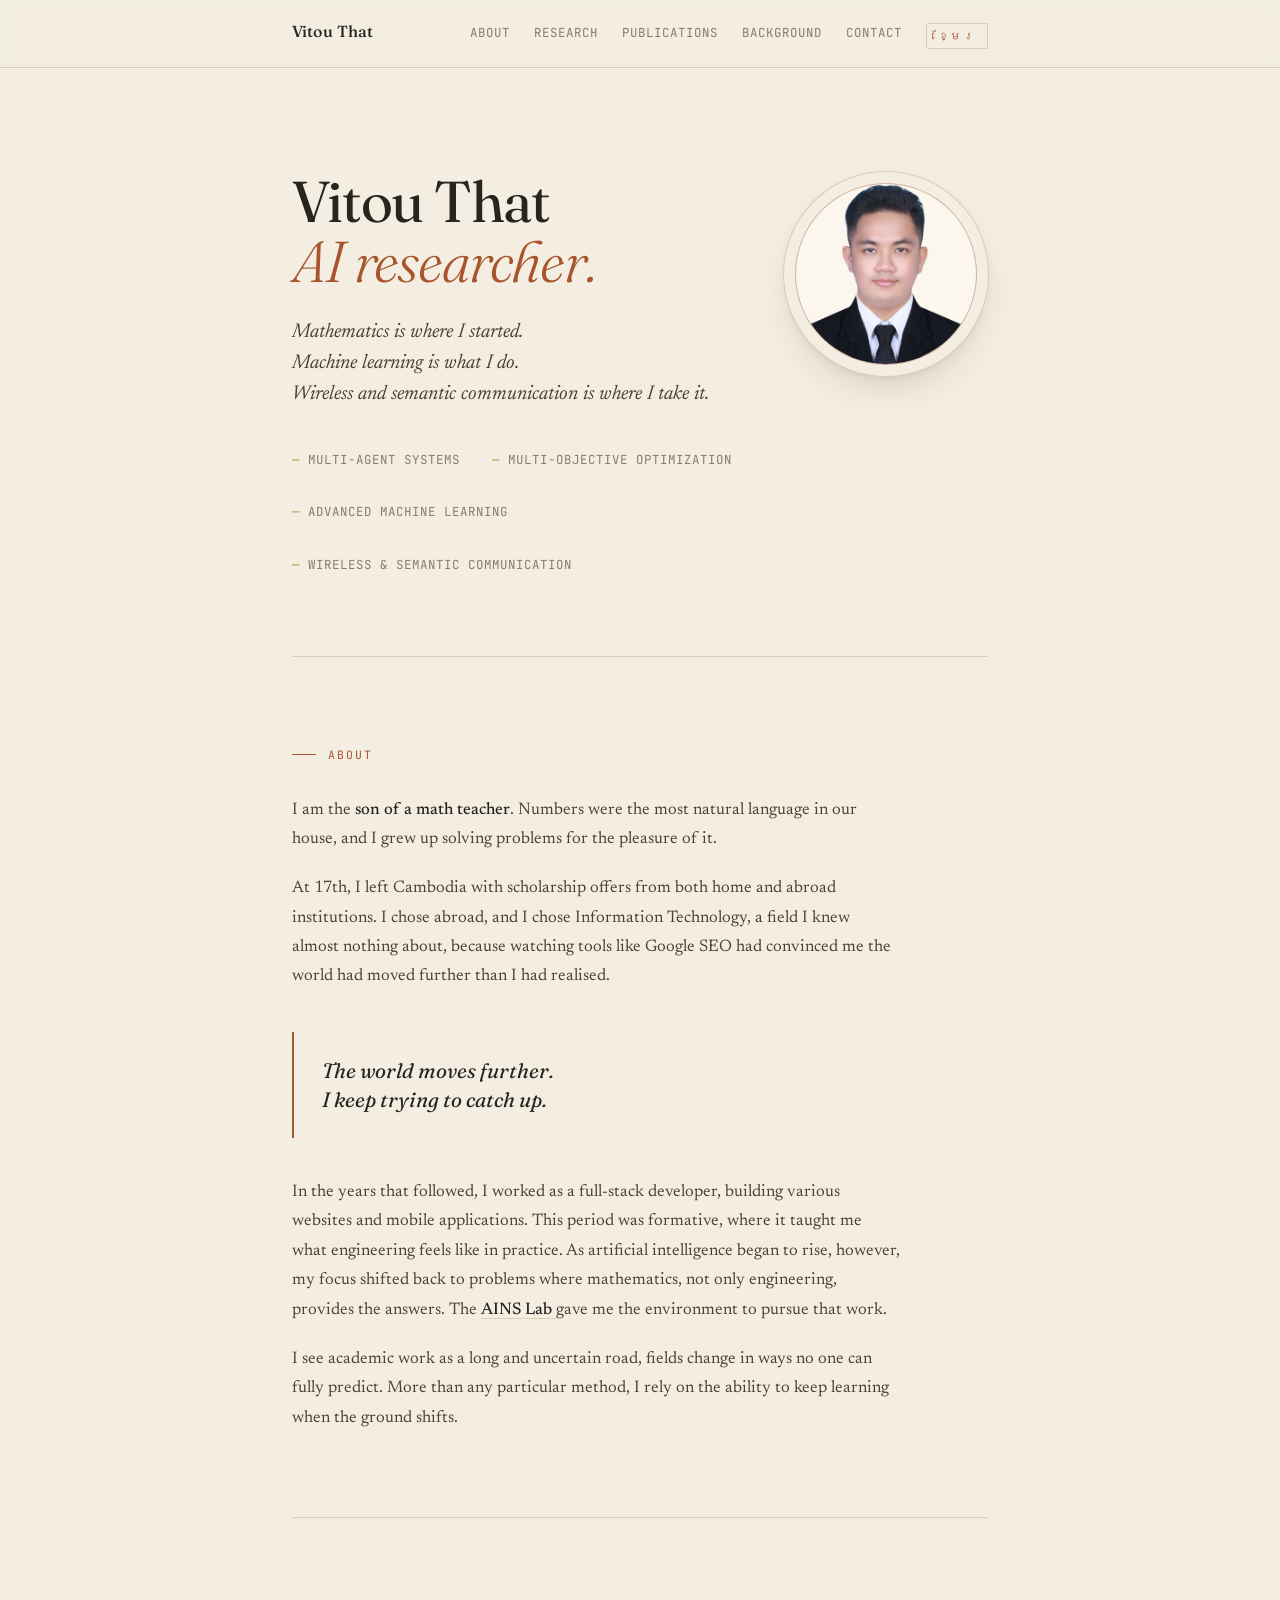
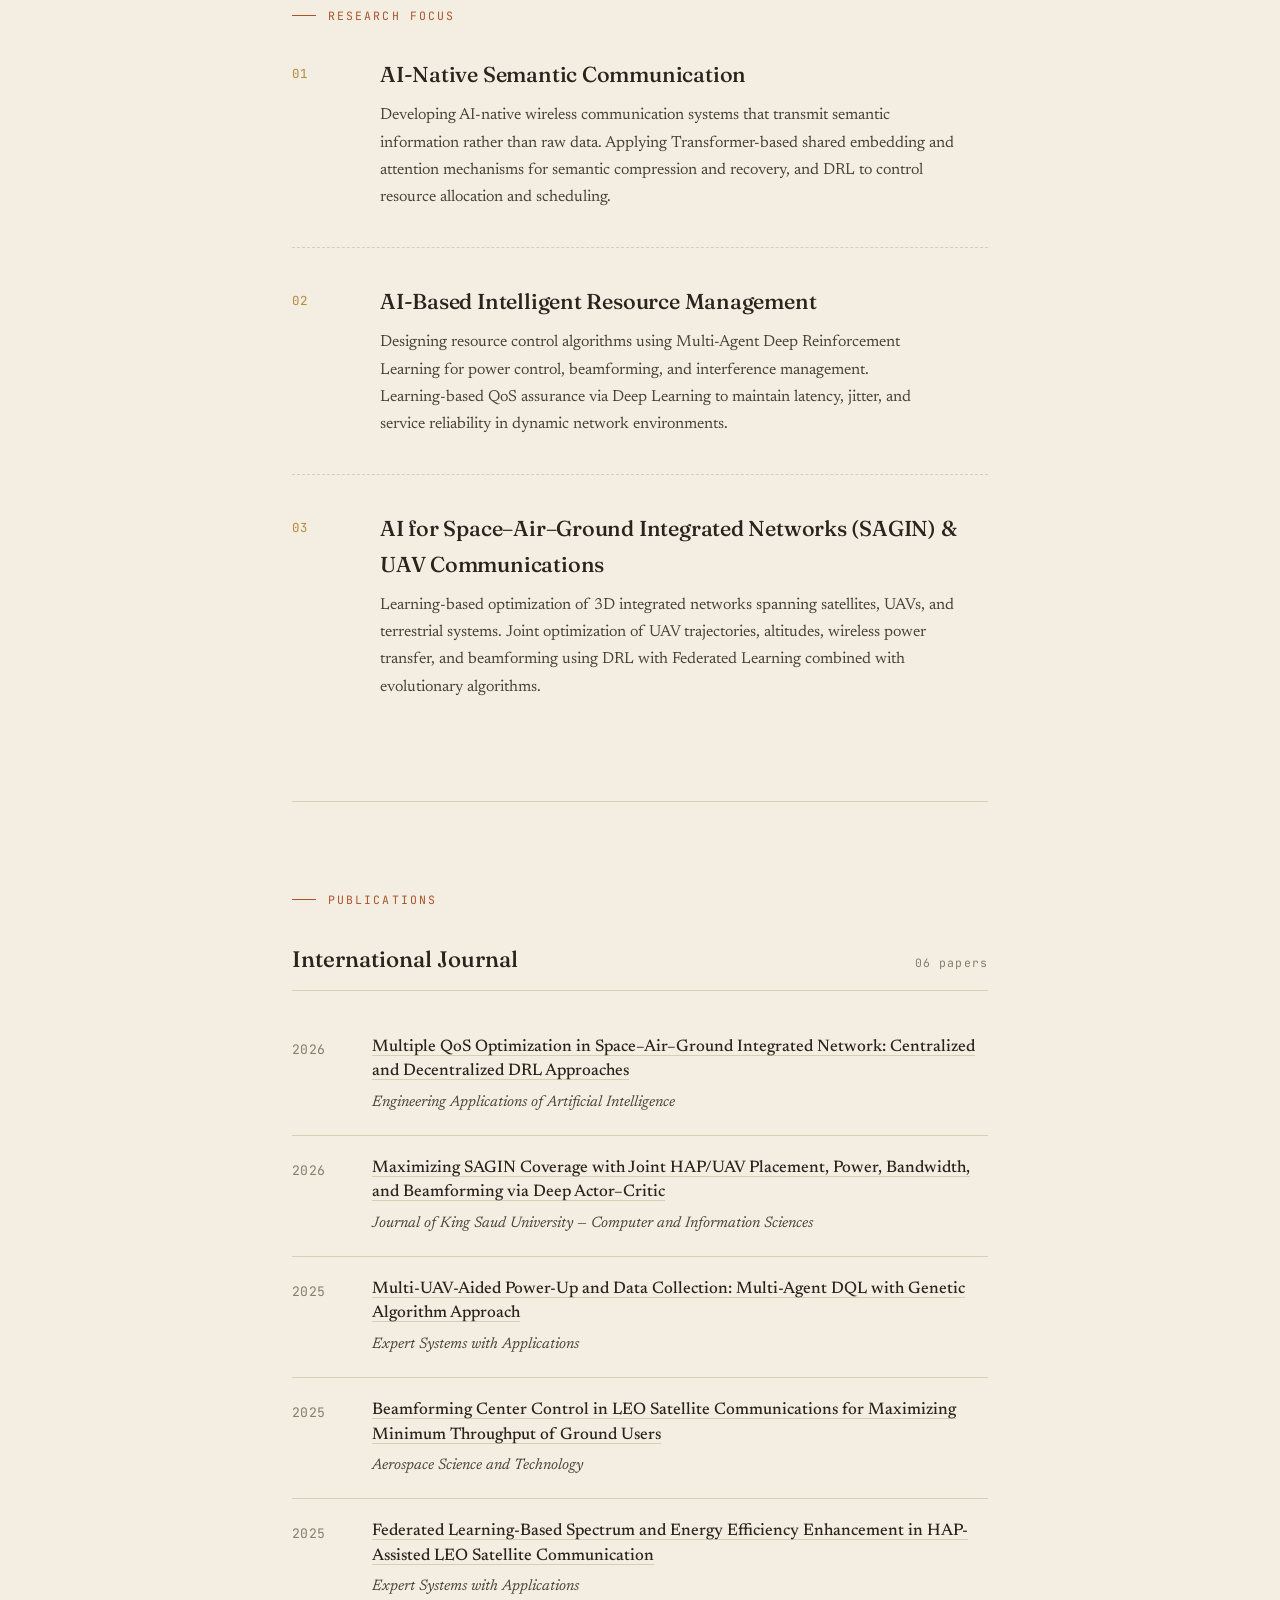
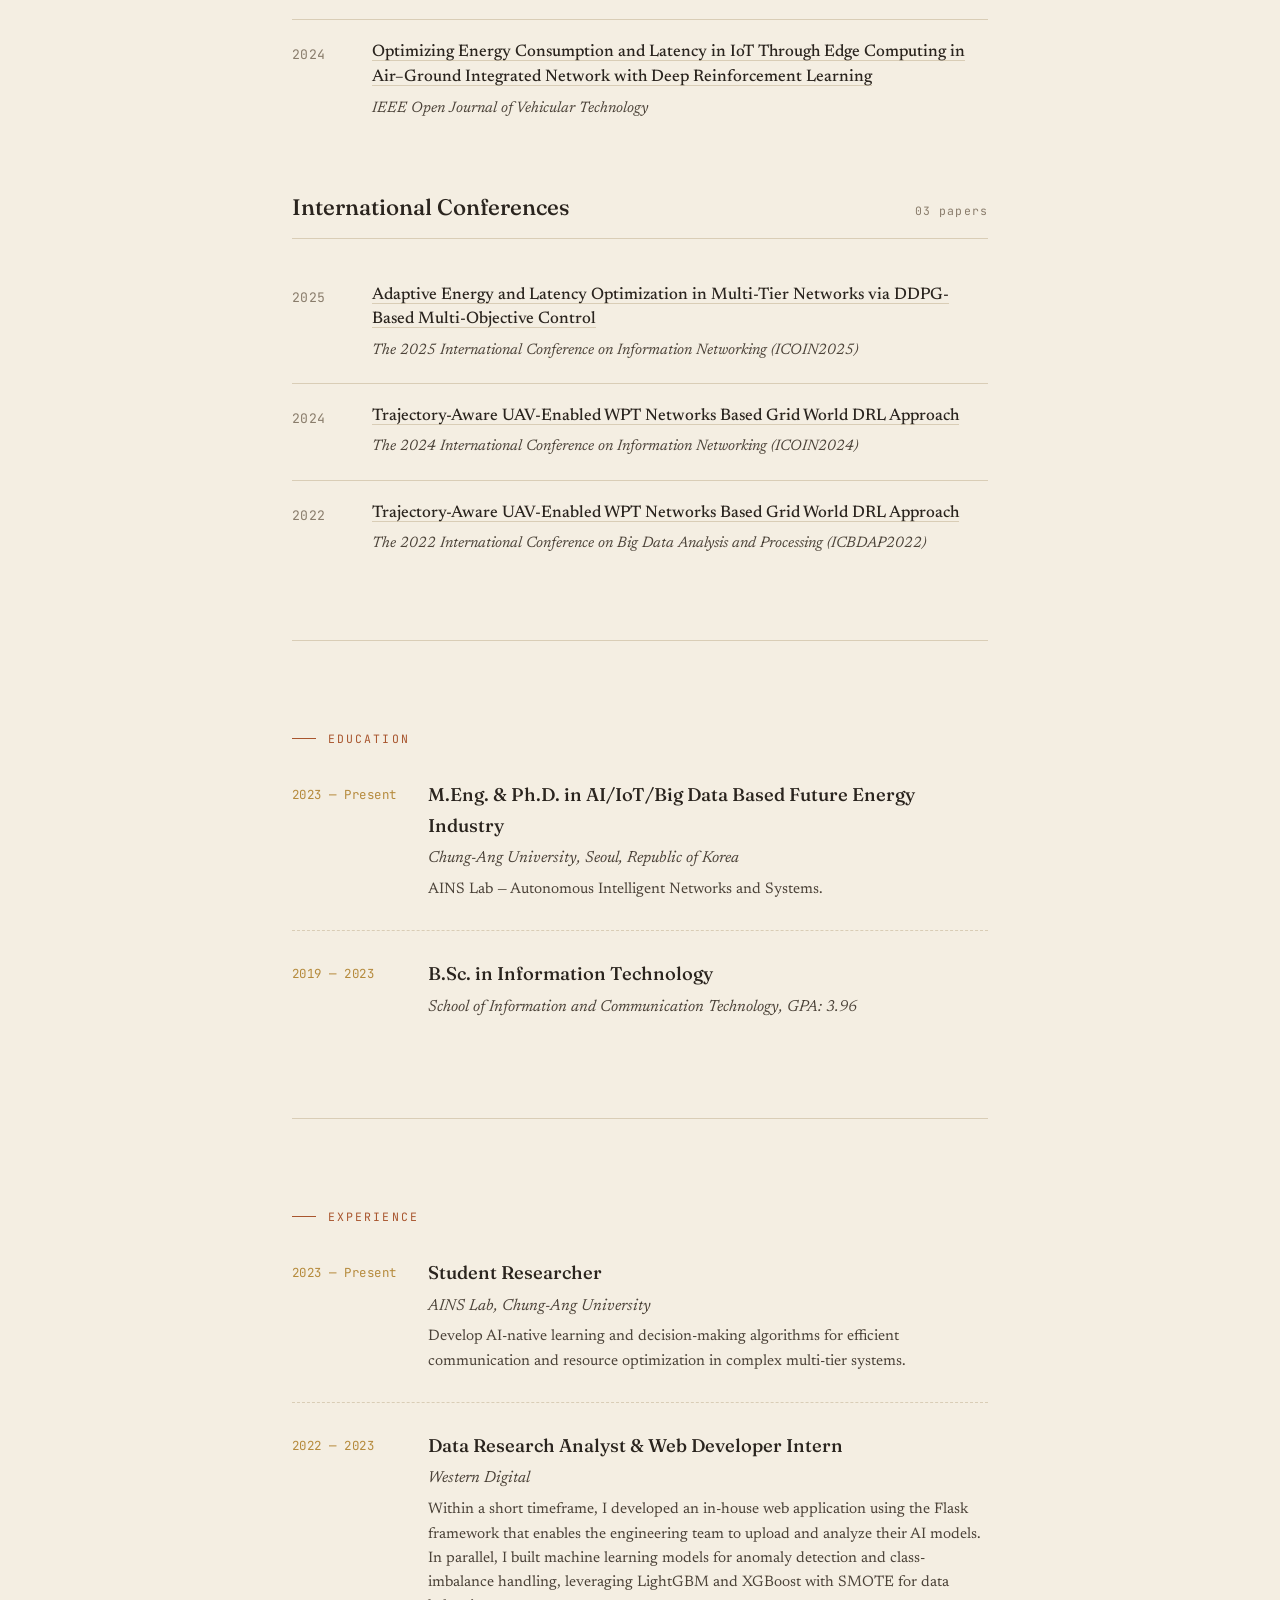
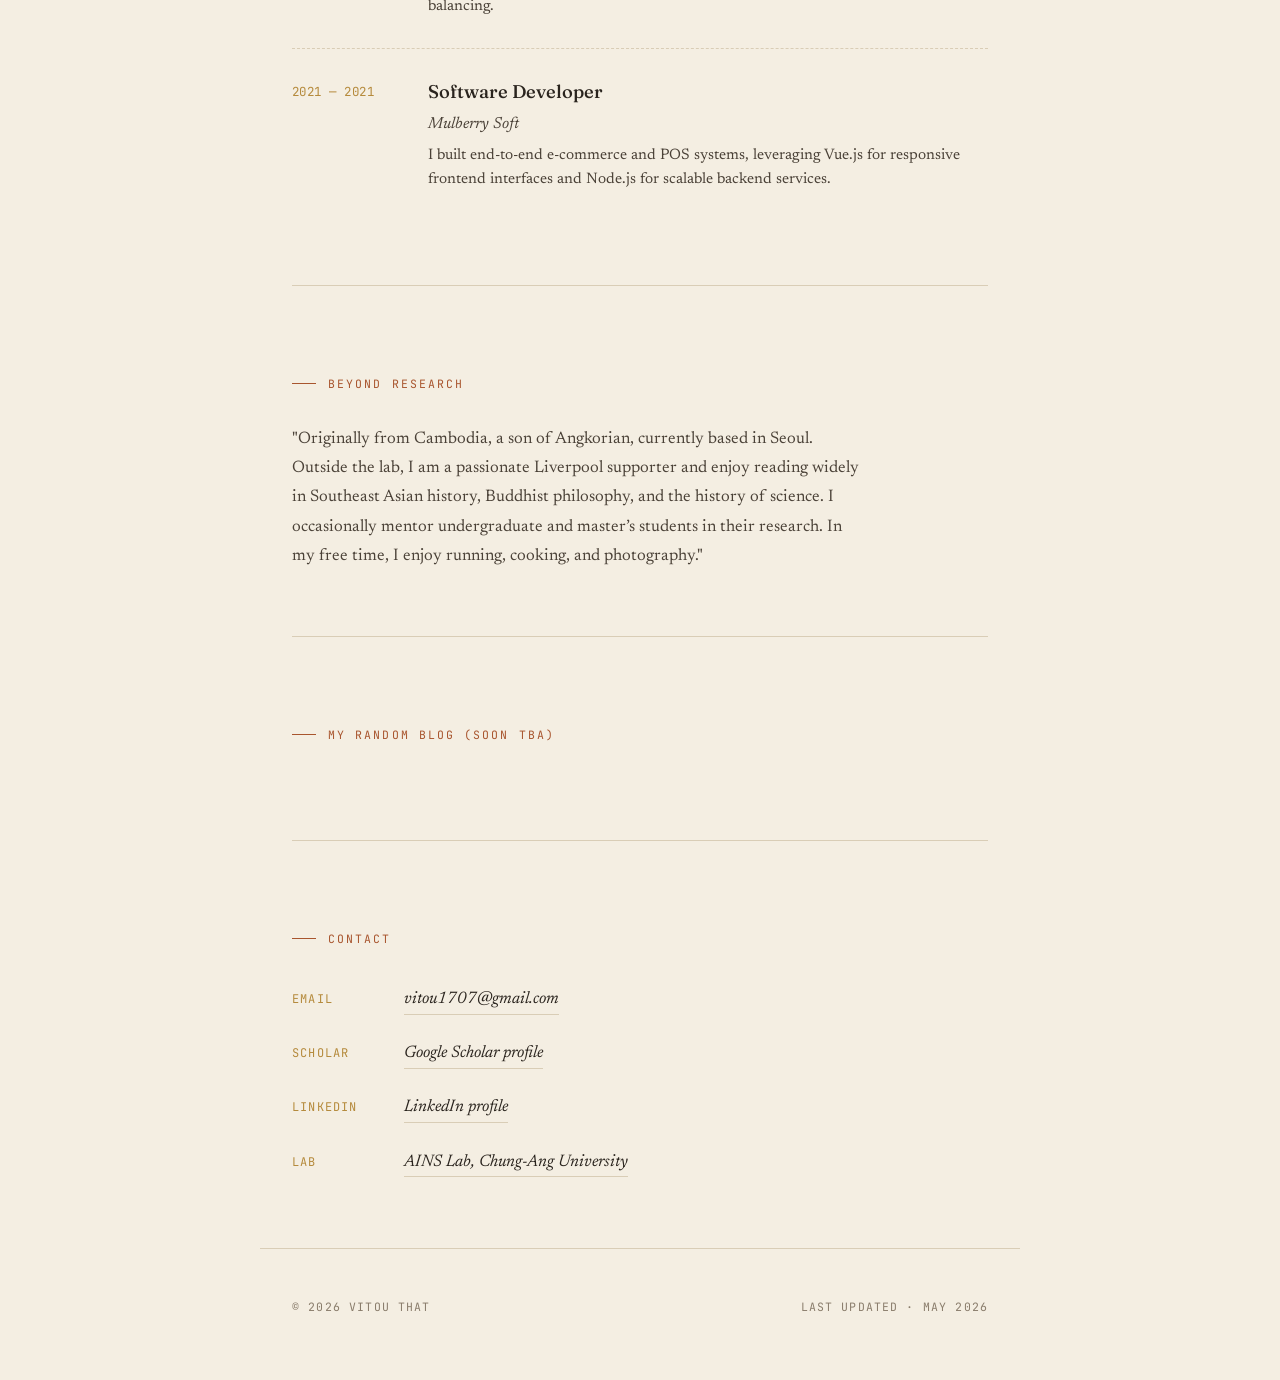
==== index.html @ 57ab39a2 "Update index.html" ====
<!DOCTYPE html>
<html lang="en">
<head>
  <meta charset="UTF-8">
  <meta name="description" content="Vitou That is an AI-focused applied machine learning researcher working on deep reinforcement learning, optimization, and intelligent systems. Researcher at AINS Lab.">
  <meta name="viewport" content="width=device-width, initial-scale=1.0">
  <title>Vitou That — AI Researcher</title>

  <!-- Fonts -->
  <link rel="preconnect" href="https://fonts.googleapis.com">
  <link rel="preconnect" href="https://fonts.gstatic.com" crossorigin>
  <link href="https://fonts.googleapis.com/css2?family=Fraunces:opsz,wght@9..144,300;9..144,400;9..144,500;9..144,600&family=Newsreader:ital,wght@0,300;0,400;0,500;1,400&family=JetBrains+Mono:wght@400;500&display=swap" rel="stylesheet">
  <link href="https://fonts.googleapis.com/css2?family=Fraunces:opsz,wght@9..144,300;9..144,400;9..144,500;9..144,600&family=Newsreader:ital,wght@0,300;0,400;0,500;1,400&family=Noto+Serif+Khmer:wght@400;500;600&family=JetBrains+Mono:wght@400;500&display=swap" rel="stylesheet">

  <!-- Stylesheet -->
  <link rel="stylesheet" href="styles.css">
</head>

<body data-lang="en">

  <!-- ============================================================
       NAV
       ============================================================ -->
  <nav>
  <div class="nav-inner">
    
    <div class="nav-name">
      <span lang="en">Vitou That</span>
      <span lang="kh">ថាត វិទូ</span>
    </div>

    <div class="nav-links">
      <a href="#about"><span lang="en">About</span><span lang="kh">អំពីខ្ញុំ</span></a>
      <a href="#research"><span lang="en">Research</span><span lang="kh">កិច្ចការស្រាវជ្រាវ</span></a>
      <a href="#publications"><span lang="en">Publications</span><span lang="kh">ស្នាដៃបោះពុម្ពផ្សាយ</span></a>
      <a href="#background"><span lang="en">Background</span><span lang="kh">ប្រវត្តិ</span></a>
      <a href="#contact"><span lang="en">Contact</span><span lang="kh">ទំនាក់ទំនង</span></a>
      <button id="lang-toggle" class="lang-toggle" type="button">EN</button>
    </div>
  </div>
</nav>

  <main>

    <!-- ============================================================
         HERO
         ============================================================ -->
    <section class="hero">
  <div class="hero-grid">
    <div class="hero-text">
      <h1><span lang="en">Vitou That<br><em>AI researcher.</em></span>
        <span lang="kh">ថាត វិទូ<br><em>អ្នកស្រាវជ្រាវ ផ្នែកបញ្ញាសិប្បនិម្មិត</em></span></h1>
      <p class="tagline">
        <span lang="en">Mathematics is where I started. <br>Machine learning is what I do.<br> Wireless and semantic communication is where I take it.</span>
        <span lang="kh">ចាប់ផ្តើមពីគណិតវិទ្យា
                      <br>រស់ជាមួយ បញ្ញាសិប្បនិម្មិត
<br> បន្តដំណើរជាមួយបច្ចេកវិទ្យាទំនាក់ទំនងឥតខ្សែ និងទំនាក់ទំនងតាមអត្ថន័យ</span>
      
      </p>
      <div class="hero-meta">
        <span>Multi-Agent Systems</span>
        <span>Multi-Objective Optimization</span>
        <span>Advanced Machine Learning</span>
        <span>Wireless & Semantic Communication</span>
      </div>
      <!-- <div class="hero-actions">
        <a href="cv.pdf" class="btn" target="_blank" rel="noopener">Download CV</a>
        <a href="#publications" class="btn btn-ghost">View Publications</a>
      </div> -->
    </div>
    <div class="hero-photo">
      <img src="photo.png" alt="Vitou That">
    </div>
  </div>
</section>

    <!-- ============================================================
         ABOUT
         ============================================================ -->
    <section id="about" class="about">
      <div class="section-label"><span lang="en">About</span><span lang="kh">អំពីខ្ញុំ</span></div>

      <p>
        <span lang="en">I am the <strong>son of a math teacher</strong>. 
        Numbers were the most natural language in our house, and I grew up solving problems for the pleasure of it.</span>
        <span lang="kh">ខ្ញុំគឺជា<strong>កូនរបស់គ្រូគណិតវិទ្យាមួយរូប</strong> នៅក្នុងផ្ទះរបស់ខ្ញុំ គណិតវិទ្យាគឺជាផ្នែកមួយនៃភាសាដែលខ្ញុំធំធាត់មកជាមួយ។</span>
      </p>

      <p>

        <span lang="en">At 17th, I left Cambodia with scholarship offers from both home and abroad institutions. 
        I chose abroad, and I chose Information Technology, a field I knew almost nothing about, 
        because watching tools like Google SEO had convinced me the world had moved further than I had realised.</span>
        <span lang="kh">នៅអាយុ ១៧ ឆ្នាំ ខ្ញុំចាកចេញពីប្រទេសកំណើតជាមួយនឹងអាហារូបករណ៍មួយចំនួនពីក្នុង និងក្រៅស្រុក។ គ្រានោះ ខ្ញុំសម្រេចទៅរៀននៅឯក្រៅស្រុក ហើយខ្ញុំរើសយកជំនាញ ព័ត៌មានវិទ្យា ត្បិតជាជំនាញមួយដែលខ្ញុំមិនយល់ទាល់តែសោះ ត្រឹមដឹងថាពិភពលោកហាក់មានការវិវឌ្ឍន៍ទៅលឿននៅពេលមានវត្តមាន បច្ចេកវិទ្យាស្វែងរក របស់ Google ហើយវាលឿនជាងអ្វីដែលខ្ញុំគិតដល់ទៅទៀត។
</span>
      </p>

      <div class="about-pullquote">
        <span lang="en">The world moves further.<br> I keep trying to catch up.</span>
        <span lang="kh">ត្បិតពិភពលោកដើរលឿន <br> 
តែយើងត្រូវប្រឹងសម្រប</span>
      </div>

      <p>
        <span lang="en">In the years that followed, I worked as a full‑stack developer, 
        building various websites and mobile applications. 
        This period was formative, where it taught me what engineering feels like in practice. 
        As artificial intelligence began to rise, however, my focus shifted back to problems where mathematics, 
        not only engineering, provides the answers.
      The <a href="https://ains.cau.ac.kr/" target="_blank" rel="noopener">
          <strong class="value">AINS Lab</strong>
        </a> gave me the environment to pursue that work.</span>
        <span lang="kh">ពីរឆ្នាំបន្ទាប់ ខ្ញុំបានក្លាយខ្លួនជាអ្នកអភិវឌ្ឍគេហទំព័រ និងកម្មវិធីទូរស័ព្ទដៃមួយរូប។ វាជាពេលមួយនៃការផ្លាស់ប្តូរក្នុងការមើលឃើញរបស់ខ្ញុំ ពីទ្រឹស្តីក្នុងវិស្វកម្ម មកជាការអនុវត្តជាក់ស្តែងក្នុងជីវិត។ មិនយូរប៉ុន្មាន មានការចុះផ្សាយជាច្រើនអំពីបញ្ញាសិប្បនិម្មិត ខ្ញុំបានចាប់អារម្មណ៍យ៉ាងខ្លាំង ព្រោះដូចជាការបន្សំចូលគ្នារវាង គណិតវិទ្យា និងវិស្វកម្ម ដែលជាអ្វីដែលខ្ញុំចូលចិត្ត។  <a href="https://ains.cau.ac.kr/" target="_blank" rel="noopener">
          <strong class="value">បន្ទប់ពិសោធន៍ AINS</strong>
        </a>  បានបំពេញក្តីស្រមៃខ្ញុំ ដែលបានផ្តល់ឱកាសអាហារូបករណ៍ដល់ខ្ញុំសម្រាប់កិច្ចការស្រាវជ្រាវ។
</span>
      </p>

      <p>
        <span lang="en">I see academic work as a long and uncertain road, fields change in ways no one can fully predict. More than any particular method, I rely on the ability to keep learning when the ground shifts. </span>
        <span lang="kh">ខ្ញុំយល់ថាការសិក្សាស្រាវជ្រាវ ជាដំណើរផ្លូវដ៏វែងឆ្ងាយ និងមិនប្រាកដមួយ ជួនពេលខ្លះមានរបត់ជាច្រើនដែលត្រូវផ្លាស់ប្តូរ ចំពោះខ្ញុំជាអ្នកសិក្សាស្រាវជ្រាវ ខ្ញុំពេញចិត្តរៀននូវថ្មីៗជានិច្ច។</span>
      </p>
    </section>

    <!-- ============================================================
         RESEARCH FOCUS
         ============================================================ -->
    <section id="research">
      <div class="section-label"><span lang="en">Research Focus</span><span lang="kh">កិច្ចការស្រាវជ្រាវ</span></div>

      <div class="themes">

        <div class="theme">
          <div class="theme-num">01</div>
          <div>
            <h3>AI-Native Semantic Communication</h3>
            <p>
              Developing AI-native wireless communication systems that transmit semantic information rather than raw data. 
              Applying Transformer-based shared embedding and attention mechanisms for semantic compression and recovery, 
              and DRL to control resource allocation and scheduling.
            </p>
          </div>
        </div>

        <div class="theme">
          <div class="theme-num">02</div>
          <div>
            <h3>AI‑Based Intelligent Resource Management</h3>
            <p>
              Designing resource control algorithms using Multi-Agent Deep Reinforcement Learning for 
              power control, beamforming, and interference management. 
              Learning‑based QoS assurance via Deep Learning to maintain latency, jitter, and service reliability in dynamic network environments.
            </p>
          </div>
        </div>

        <div class="theme">
          <div class="theme-num">03</div>
          <div>
            <h3>AI for Space–Air–Ground Integrated Networks (SAGIN) & UAV Communications</h3>
            <p>
              Learning‑based optimization of 3D integrated networks spanning satellites, 
              UAVs, and terrestrial systems. 
              Joint optimization of UAV trajectories, altitudes, wireless power transfer, and beamforming 
              using DRL with Federated Learning combined with evolutionary algorithms.
            </p>
          </div>
        </div>

      </div>
    </section>

    <!-- ============================================================
         PUBLICATIONS
         ============================================================ -->
    <section id="publications">
      <div class="section-label"><span lang="en">Publications</span><span lang="kh">ស្នាដៃបោះពុម្ពផ្សាយ</span></div>

      <!-- INTERNATIONAL JOURNALS -->
      <div class="pub-section">
        <div class="pub-section-title">
          <span lang="en">International Journal</span>
          <span lang="kh">ទស្សនាវដ្ដីអន្តរជាតិ</span>
          <span class="pub-count" lang="en">06 papers</span>
          <span class="pub-count" lang="kh">០៦ ឯកសារ</span>
        </div>

        <div class="pub">
          <div class="pub-year">2026</div>
          <div>
            <div class="pub-title">
              <a href="https://www.sciencedirect.com/science/article/pii/S0952197625035791" target="_blank" rel="noopener">
                <span class="value">Multiple QoS Optimization in Space–Air–Ground Integrated
                Network: Centralized and Decentralized DRL Approaches</span>
              </a>
            </div>
            <div class="pub-venue">
              Engineering Applications of Artificial Intelligence
            </div>
          </div>
        </div>

        <div class="pub">
          <div class="pub-year">2026</div>
          <div>
            <div class="pub-title">
              <a href="https://link.springer.com/article/10.1007/s44443-026-00493-0" target="_blank" rel="noopener">
                <span class="value">Maximizing SAGIN Coverage with Joint HAP/UAV Placement,
              Power, Bandwidth, and Beamforming via Deep Actor–Critic</span>
              </a>
            </div>
            <div class="pub-venue">
              Journal of King Saud University — Computer and
              Information Sciences
            </div>
          </div>
        </div>

        <div class="pub">
          <div class="pub-year">2025</div>
          <div>
            <div class="pub-title">
              <a href="https://www.sciencedirect.com/science/article/pii/S0957417425030179" target="_blank" rel="noopener">
                <span class="value">Multi-UAV-Aided Power-Up and Data Collection:
              Multi-Agent DQL with Genetic Algorithm Approach</span>
              </a>
            </div>
            <div class="pub-venue">
              Expert Systems with Applications
            </div>
          </div>
        </div>

        <div class="pub">
          <div class="pub-year">2025</div>
          <div>
            <div class="pub-title">
              <a href="https://www.sciencedirect.com/science/article/pii/S1270963825015664" target="_blank" rel="noopener">
                <span class="value"> Beamforming Center Control in LEO Satellite
              Communications for Maximizing Minimum Throughput of
              Ground Users</span>
              </a>
            </div>
            <div class="pub-venue">
              Aerospace Science and Technology
            </div>
          </div>
        </div>

        <div class="pub">
          <div class="pub-year">2025</div>
          <div>
            <div class="pub-title">
              <a href="https://www.sciencedirect.com/science/article/pii/S0957417425025333" target="_blank" rel="noopener">
                <span class="value"> Federated Learning-Based Spectrum and Energy Efficiency
              Enhancement in HAP-Assisted LEO Satellite Communication</span>
              </a>
            </div>
            <div class="pub-venue">
              Expert Systems with Applications
            </div>
          </div>
        </div>

        <div class="pub">
          <div class="pub-year">2024</div>
          <div>
            <div class="pub-title">
              <a href="https://ieeexplore.ieee.org/abstract/document/10768987" target="_blank" rel="noopener">
                <span class="value"> Optimizing Energy Consumption and Latency in IoT
              Through Edge Computing in Air–Ground Integrated Network
              with Deep Reinforcement Learning</span>
              </a>
            </div>
            <div class="pub-venue">
              IEEE Open Journal of Vehicular Technology
            </div>
          </div>
        </div>
      </div>

      <!-- INTERNATIONAL CONFERENCES -->
      <div class="pub-section">
        <div class="pub-section-title">
          <span lang="en">International Conferences</span>
          <span lang="kh">សន្និសីទស្រាវជ្រាវអន្តរជាតិ</span>
          <span class="pub-count" lang="en">03 papers</span>
          <span class="pub-count" lang="kh">០៣ ឯកសារ</span>
        </div>

        <div class="pub">
          <div class="pub-year">2025</div>
          <div>
            <div class="pub-title">
              <a href="https://ieeexplore.ieee.org/abstract/document/10993144" target="_blank" rel="noopener">
                <span class="value"> Adaptive Energy and Latency Optimization in Multi-Tier
              Networks via DDPG-Based Multi-Objective Control</span>
              </a>
            </div>
            <div class="pub-venue">
              The 2025 International Conference on Information Networking 
              (ICOIN2025)
            </div>
          </div>
        </div>

        <div class="pub">
          <div class="pub-year">2024</div>
          <div>
            <div class="pub-title">
              <a href="https://ieeexplore.ieee.org/abstract/document/10572114" target="_blank" rel="noopener">
                <span class="value"> 
              Trajectory-Aware UAV-Enabled WPT Networks Based Grid
              World DRL Approach</span>
              </a>
            </div>
            <div class="pub-venue">
              The 2024 International Conference on Information Networking
              (ICOIN2024)
            </div>
          </div>
        </div>

        <div class="pub">
          <div class="pub-year">2022</div>
          <div>
            <div class="pub-title">
              <a href="https://ieeexplore.ieee.org/abstract/document/9907272" target="_blank" rel="noopener">
                <span class="value"> 
              Trajectory-Aware UAV-Enabled WPT Networks Based Grid
              World DRL Approach</span>
              </a>
            </div>
            <div class="pub-venue">
              The 2022 International Conference on Big Data Analysis and
              Processing (ICBDAP2022)
            </div>
          </div>
        </div>
      </div>
    </section>

    <!-- ============================================================
         EDUCATION
         ============================================================ -->
    <section id="background">
      <div class="section-label"><span lang="en">Education</span><span lang="kh">ការសិក្សា</span></div>

      <div class="timeline">

        <div class="entry">
          <div class="entry-period"><span lang="en">2023 — Present</span><span  lang="kh" >២០២៣ — បច្ចុប្បន្ន</span></div>
          <div>
            <div class="entry-title"><span lang="kh">អនុបណ្ឌិត និងបណ្ឌិតវិទ្យាសាស្ត្រ​ ផ្នែក AI/IoT/Big Data សម្រាប់ឧស្សាហកម្មថាមពល​អនាគត </span><span  lang="en" >M.Eng. & Ph.D. in AI/IoT/Big Data Based Future Energy Industry</span></div>
            <div class="entry-org"><span lang="en">Chung-Ang University, Seoul, Republic of Korea</span><span  lang="kh" >សាកលវិទ្យាល័យ Chung-Ang, សេអ៊ូល, សាធារណរដ្ឋកូរ៉េ</span></div>
            <div class="entry-note">
              AINS Lab — Autonomous Intelligent Networks and Systems.
            </div>
          </div>
        </div>

        <div class="entry">
          <div class="entry-period"><span lang="en">2019 — 2023</span><span  lang="kh" >២០១៩ — ២០២៣</span></div>
          <div>
            <div class="entry-title"><span  lang="kh" >បរិញ្ញាបត្រវិទ្យាសាស្ត្រ ផ្នែក ព័ត៌មានវិទ្យា</span> <span lang="en">B.Sc. in Information Technology</span></span></div>
            <div class="entry-org">School of Information and Communication Technology, GPA: 3.96</div>
          </div>
        </div>

      </div>
    </section>

    <!-- ============================================================
         EXPERIENCE
         ============================================================ -->
    <section id="experience">
      <div class="section-label"><span lang="en">Experience</span><span lang="kh">បទពិសោធន៍ការងារ</span></div>

      <div class="timeline">

        <div class="entry">
          <div class="entry-period"><span lang="en">2023 — Present</span><span lang="kh">២០២៣-បច្ចុប្បន្ន</span></div>
          <div>
            <div class="entry-title"><span lang="en">Student Researcher</span><span lang="kh">និស្សិតស្រាវជ្រាវ</span></div>
            <div class="entry-org">AINS Lab, Chung-Ang University</div>
            <div class="entry-note">
              Develop AI‑native learning and decision‑making algorithms 
              for efficient communication and resource optimization 
              in complex multi‑tier systems.
            </div>
          </div>
        </div>

        <div class="entry">
          <div class="entry-period"><span lang="en">2022 — 2023</span><span lang="kh">២០២២-២០២៣</span></div>
          <div>
            <div class="entry-title"><span lang="en">Data Research Analyst & Web Developer Intern</span><span lang="kh"> ហាត់ការផ្នែកវិភាគស្រាវជ្រាវទិន្នន័យ និងអភិវឌ្ឍន៍គេហទំព័រ</span></div>
            <div class="entry-org">Western Digital</div>
            <div class="entry-note">
              Within a short timeframe, I developed an in-house web application using the 
              Flask framework that enables the engineering team to upload and analyze their AI models. 
              In parallel, I built machine learning models for anomaly detection and class-imbalance handling, 
              leveraging LightGBM and XGBoost with SMOTE for data balancing.
            </div>
          </div>
        </div>

        <div class="entry">
          <div class="entry-period"><span lang="en">2021 — 2021</span><span lang="kh">២០២០-២០២១</span></div>
          <div>
            <div class="entry-title"><span lang="en">Software Developer</span><span lang="kh">អ្នកអភិវឌ្ឍន៍កម្មវិធី</span></div>
            <div class="entry-org">Mulberry Soft</div>
            <div class="entry-note">
              I built end-to-end e-commerce and POS systems, 
              leveraging Vue.js for responsive frontend interfaces and 
              Node.js for scalable backend services.
            </div>
          </div>
        </div>

      </div>
    </section>

    <!-- ============================================================
         AWARDS  (delete entire section if none)
         ============================================================ -->
    <!-- <section id="awards">
      <div class="section-label">Awards &amp; Honors</div>

      <div class="awards">

        <div class="award">
          <div class="award-year">20XX</div>
          <div>
            <div class="award-title">[Award Name]</div>
            <div class="award-org">[Granting Body]</div>
          </div>
        </div>

        <div class="award">
          <div class="award-year">20XX</div>
          <div>
            <div class="award-title">[Scholarship / Fellowship Name]</div>
            <div class="award-org">[Granting Body]</div>
          </div>
        </div>

      </div>
    </section> -->

    <!-- ============================================================
         BEYOND RESEARCH  (optional — delete if not needed)
         ============================================================ -->
    <section id="beyond">
      <div class="section-label"><span lang="en">Beyond Research</span><span lang="kh">ក្រៅពីការស្រាវជ្រាវ</span></div>
      <p class="beyond-text">
        <span lang="en"> "Originally from Cambodia, a son of Angkorian, currently based in Seoul. 
        Outside the lab, I am a passionate Liverpool supporter and enjoy reading widely in Southeast Asian history, Buddhist philosophy, and the history of science.
        I occasionally mentor undergraduate and master’s students in their research. In my free time, I enjoy running, cooking, and photography."</span>
        <span lang="kh">"មានដើមកំណើតមកពីប្រទេសកម្ពុជា ជាកូនខ្មែរពូជអ្នកថែអង្គរ ហើយបច្ចុប្បន្នកំពុងរស់នៅទីក្រុងសេអ៊ូល។ ក្រៅពីការងារស្រាវជ្រាវក្នុងបន្ទប់ពិសោធន៍ ខ្ញុំជាអ្នកគាំទ្រក្រុមបាល់ទាត់ Liverpool មួយរូប និងចូលចិត្តអានសៀវភៅទាក់ទងអំពីប្រវត្តិសាស្ត្រអាស៊ីអាគ្នេយ៍ ទស្សនវិជ្ជាព្រះពុទ្ធសាសនា និងប្រវត្តិនៃវិទ្យាសាស្ត្រ។ ពេលខ្លះ ខ្ញុំក៏ជួយណែនាំនិស្សិតថ្នាក់បរិញ្ញាបត្រ និងថ្នាក់អនុបណ្ឌិតក្នុងការស្រាវជ្រាវរបស់ពួកគេផងដែរ។ នៅពេលទំនេរ ខ្ញុំចូលចិត្តរត់ ចំអិនម្ហូប និងថតរូប។"</span>
      </p>
    </section>

    <section id="blog">
      <div class="section-label">My Random Blog (Soon TBA)</div>

      <div class="awards">

      </div>
    </section>

    <!-- ============================================================
         CONTACT
         ============================================================ -->
    <section id="contact">
      <div class="section-label"><span lang="en">Contact</span><span lang="kh">ទំនាក់ទំនង</span></div>

      <div class="contact-list">
        <a href="mailto:vitou1707@gmail.com">
          <span class="label">Email</span>
          <span class="value">vitou1707@gmail.com</span>
        </a>
        <a href="https://scholar.google.com/citations?user=IS3ER8QAAAAJ&hl=en" target="_blank" rel="noopener">
          <span class="label">Scholar</span>
          <span class="value">Google Scholar profile</span>
        </a>
        <a href="https://www.linkedin.com/in/vitou-that-556323202/" target="_blank" rel="noopener">
          <span class="label">LinkedIn</span>
          <span class="value">LinkedIn profile</span>
        </a>
        <a href="https://ains.cau.ac.kr/" target="_blank" rel="noopener">
          <span class="label">Lab</span>
          <span class="value">AINS Lab, Chung-Ang University</span>
        </a>
        <!-- <a href="cv.pdf" target="_blank" rel="noopener">
          <span class="label">CV</span>
          <span class="value">Download (PDF)</span>
        </a> -->
      </div>
    </section>

  </main>

  <footer>
    <div>© 2026 Vitou That</div>
    <div>Last updated · May 2026</div>
  </footer>
<script>
  (function () {
    const body = document.body;
    const toggle = document.getElementById('lang-toggle');

    // Load saved choice, default to English
    const saved = localStorage.getItem('lang') || 'en';
    body.setAttribute('data-lang', saved);
    toggle.textContent = saved === 'en' ? 'ខ្មែរ' : 'EN';

    toggle.addEventListener('click', function () {
      const current = body.getAttribute('data-lang');
      const next = current === 'en' ? 'kh' : 'en';
      body.setAttribute('data-lang', next);
      localStorage.setItem('lang', next);
      toggle.textContent = next === 'en' ? 'ខ្មែរ' : 'EN';
    });
  })();
</script>
</body>
</html>
---- styles.css ----
/* ============================================================
   STYLES.CSS — portfolio for Vitou That
   ============================================================ */


/* ============================================================
   1. THEME VARIABLES  (edit colors here)
   ============================================================ */
:root {
  --cream:        #F4EEE2;   /* page background */
  --cream-soft:   #EFE7D7;   /* soft card */
  --paper:        #FBF7EE;   /* lightest panel */
  --bark:         #2A241E;   /* primary text */
  --bark-soft:    #4A4137;   /* secondary text */
  --stone:        #897C6B;   /* muted / meta text */
  --sand:         #D9CDB6;   /* hairlines / borders */
  --clay:         #A8552E;   /* primary accent — terracotta */
  --moss:         #6F7A56;   /* secondary accent — sage */
  --ochre:        #B58A3C;   /* tertiary accent */

  --max-width:    760px;
  --gutter:       2rem;
}


/* ============================================================
   2. RESET & BASE
   ============================================================ */
* { box-sizing: border-box; margin: 0; padding: 0; }

html { scroll-behavior: smooth; }

body {
  background: var(--cream);
  color: var(--bark);
  font-family: 'Newsreader', 'Georgia', serif;
  font-weight: 400;
  font-size: 18px;
  line-height: 1.65;
  -webkit-font-smoothing: antialiased;
  text-rendering: optimizeLegibility;
}

a {
  color: var(--bark);
  text-decoration: none;
  border-bottom: 1px solid var(--sand);
  transition: border-color 0.2s, color 0.2s;
}
a:hover {
  border-bottom-color: var(--clay);
  color: var(--clay);
}

::selection {
  background: var(--clay);
  color: var(--paper);
}


/* ============================================================
   3. NAVIGATION
   ============================================================ */
nav {
  position: sticky;
  top: 0;
  z-index: 10;
  background: rgba(244, 238, 226, 0.92);
  backdrop-filter: blur(8px);
  -webkit-backdrop-filter: blur(8px);
  border-bottom: 1px solid var(--sand);
}
.nav-inner {
  max-width: var(--max-width);
  margin: 0 auto;
  padding: 1.1rem var(--gutter);
  display: flex;
  justify-content: space-between;
  align-items: baseline;
  gap: 1rem;
  flex-wrap: wrap;
}
.nav-name {
  font-family: 'Fraunces', serif;
  font-weight: 500;
  font-size: 1rem;
  letter-spacing: 0.01em;
}
.nav-links {
  display: flex;
  gap: 1.5rem;
  font-family: 'JetBrains Mono', monospace;
  font-size: 0.78rem;
  text-transform: uppercase;
  letter-spacing: 0.08em;
}
.nav-links a {
  border-bottom: none;
  color: var(--stone);
}
.nav-links a:hover { color: var(--clay); }


/* ============================================================
   4. LAYOUT
   ============================================================ */
main {
  max-width: var(--max-width);
  margin: 0 auto;
  padding: 0 var(--gutter);
}

section {
  padding: 5.5rem 0 4rem;
  border-bottom: 1px solid var(--sand);
}
section:last-of-type { border-bottom: none; }

.section-label {
  font-family: 'JetBrains Mono', monospace;
  font-size: 0.72rem;
  text-transform: uppercase;
  letter-spacing: 0.18em;
  color: var(--clay);
  margin-bottom: 2rem;
  display: flex;
  align-items: center;
  gap: 0.75rem;
}
.section-label::before {
  content: "";
  display: inline-block;
  width: 1.5rem;
  height: 1px;
  background: var(--clay);
}


/* ============================================================
   5. HERO
   ============================================================ */
.hero {
  padding-top: 6.5rem;
  padding-bottom: 5rem;
}
.hero h1 {
  font-family: 'Fraunces', serif;
  font-weight: 400;
  font-size: clamp(2.4rem, 6vw, 3.6rem);
  line-height: 1.05;
  letter-spacing: -0.02em;
  margin-bottom: 1.5rem;
}
.hero-grid {
  display: grid;
  grid-template-columns: 1fr auto;
  gap: 3rem;
  align-items: start;
}
.hero-photo {
  display: inline-block;
  padding: 12px;                                /* matte width */
  background: var(--cream);                     /* matte color */
  border-radius: 50%;
  position: relative;
  box-shadow:
    0 0 0 1px var(--sand),                      /* outer hairline ring */
    0 18px 36px -12px rgba(42, 36, 30, 0.18),   /* main soft shadow */
    0 2px 6px rgba(42, 36, 30, 0.06);           /* contact shadow */
}

.hero-photo img {
  width: 180px;
  height: 180px;
  border-radius: 50%;
  object-fit: cover;
  background: var(--paper);                     /* fills behind transparent PNG */
  display: block;
  filter: saturate(0.9);
  box-shadow: 0 0 0 1px rgba(168, 85, 46, 0.4); /* inner clay hairline */
}
.hero h1 em {
  font-style: italic;
  color: var(--clay);
  font-weight: 300;
}
.hero .tagline {
  font-family: 'Newsreader', serif;
  font-size: 1.25rem;
  font-style: italic;
  color: var(--bark-soft);
  max-width: 32rem;
  line-height: 1.55;
}
.hero-meta {
  margin-top: 2.5rem;
  display: flex;
  gap: 2rem;
  flex-wrap: wrap;
  font-family: 'JetBrains Mono', monospace;
  font-size: 0.78rem;
  text-transform: uppercase;
  letter-spacing: 0.08em;
  color: var(--stone);
}
.hero-meta span::before {
  content: "—";
  margin-right: 0.5rem;
  color: var(--ochre);
}
.hero-actions {
  margin-top: 2.5rem;
  display: flex;
  gap: 1.25rem;
  flex-wrap: wrap;
}


/* ============================================================
   6. BUTTONS
   ============================================================ */
.btn {
  display: inline-block;
  padding: 0.7rem 1.4rem;
  font-family: 'JetBrains Mono', monospace;
  font-size: 0.78rem;
  text-transform: uppercase;
  letter-spacing: 0.1em;
  border: 1px solid var(--clay);
  background: transparent;
  color: var(--clay);
  border-radius: 2px;
  transition: background 0.2s, color 0.2s, border-color 0.2s;
}
.btn:hover {
  background: var(--clay);
  color: var(--paper);
  border-bottom-color: var(--clay);
}
.btn-ghost {
  border-color: var(--sand);
  color: var(--bark-soft);
}
.btn-ghost:hover {
  background: var(--bark);
  color: var(--paper);
  border-color: var(--bark);
}


/* ============================================================
   7. ABOUT
   ============================================================ */
.about p {
  font-size: 1.05rem;
  line-height: 1.75;
  color: var(--bark-soft);
  margin-bottom: 1.25rem;
  max-width: 38rem;
}
.about p strong {
  color: var(--bark);
  font-weight: 500;
}
.about-pullquote {
  margin: 2.5rem 0;
  padding: 1.5rem 0 1.5rem 1.75rem;
  border-left: 2px solid var(--clay);
  font-family: 'Fraunces', serif;
  font-style: italic;
  font-size: 1.3rem;
  line-height: 1.4;
  color: var(--bark);
  max-width: 32rem;
}


/* ============================================================
   8. RESEARCH THEMES
   ============================================================ */
.themes {
  display: flex;
  flex-direction: column;
  gap: 2.25rem;
}
.theme {
  display: grid;
  grid-template-columns: 4rem 1fr;
  gap: 1.5rem;
  padding-bottom: 2.25rem;
  border-bottom: 1px dashed var(--sand);
}
.theme:last-child { border-bottom: none; }

.theme-num {
  font-family: 'JetBrains Mono', monospace;
  font-size: 0.78rem;
  color: var(--ochre);
  letter-spacing: 0.05em;
  padding-top: 0.4rem;
}
.theme h3 {
  font-family: 'Fraunces', serif;
  font-weight: 500;
  font-size: 1.35rem;
  letter-spacing: -0.01em;
  margin-bottom: 0.6rem;
  color: var(--bark);
}
.theme p {
  color: var(--bark-soft);
  font-size: 1rem;
  line-height: 1.7;
  max-width: 36rem;
}


/* ============================================================
   9. PUBLICATIONS
   ============================================================ */
.pub-section {
  margin-bottom: 3rem;
}
.pub-section:last-child { margin-bottom: 0; }

.pub-section-title {
  font-family: 'Fraunces', serif;
  font-weight: 500;
  font-size: 1.4rem;
  color: var(--bark);
  margin: 0 0 1.5rem;
  padding-bottom: 0.75rem;
  border-bottom: 1px solid var(--sand);
  display: flex;
  align-items: baseline;
  justify-content: space-between;
  gap: 1rem;
}
.pub-count {
  font-family: 'JetBrains Mono', monospace;
  font-size: 0.72rem;
  color: var(--stone);
  letter-spacing: 0.1em;
  font-weight: 400;
}

.pub {
  display: grid;
  grid-template-columns: 3.5rem 1fr;
  gap: 1.5rem;
  padding: 1.25rem 0;
  border-bottom: 1px solid var(--sand);
}
.pub:last-child { border-bottom: none; }

.pub-year {
  font-family: 'JetBrains Mono', monospace;
  font-size: 0.82rem;
  color: var(--stone);
  padding-top: 0.25rem;
  letter-spacing: 0.02em;
}
.pub-title {
  font-family: 'Newsreader', serif;
  font-size: 1.05rem;
  font-weight: 500;
  line-height: 1.45;
  color: var(--bark);
  margin-bottom: 0.4rem;
}
.pub-venue {
  font-style: italic;
  font-size: 0.95rem;
  color: var(--bark-soft);
}


/* ============================================================
   10. TIMELINE  (Education & Experience)
   ============================================================ */
.timeline {
  display: flex;
  flex-direction: column;
  gap: 1.75rem;
}
.entry {
  display: grid;
  grid-template-columns: 7rem 1fr;
  gap: 1.5rem;
  padding-bottom: 1.75rem;
  border-bottom: 1px dashed var(--sand);
}
.entry:last-child { border-bottom: none; }

.entry-period {
  font-family: 'JetBrains Mono', monospace;
  font-size: 0.78rem;
  color: var(--ochre);
  letter-spacing: 0.04em;
  padding-top: 0.3rem;
}
.entry-title {
  font-family: 'Fraunces', serif;
  font-weight: 500;
  font-size: 1.15rem;
  color: var(--bark);
  margin-bottom: 0.25rem;
}
.entry-org {
  font-style: italic;
  font-size: 1rem;
  color: var(--bark-soft);
  margin-bottom: 0.4rem;
}
.entry-note {
  font-size: 0.95rem;
  color: var(--bark-soft);
  line-height: 1.6;
}


/* ============================================================
   11. AWARDS
   ============================================================ */
.awards {
  display: flex;
  flex-direction: column;
  gap: 1rem;
}
.award {
  display: grid;
  grid-template-columns: 7rem 1fr;
  gap: 1.5rem;
  padding: 0.6rem 0;
}
.award-year {
  font-family: 'JetBrains Mono', monospace;
  font-size: 0.78rem;
  color: var(--ochre);
  letter-spacing: 0.04em;
  padding-top: 0.25rem;
}
.award-title {
  font-family: 'Newsreader', serif;
  font-size: 1.02rem;
  color: var(--bark);
  font-weight: 500;
}
.award-org {
  font-style: italic;
  color: var(--bark-soft);
  font-size: 0.95rem;
}


/* ============================================================
   12. BEYOND RESEARCH
   ============================================================ */
.beyond-text {
  font-size: 1.05rem;
  line-height: 1.75;
  color: var(--bark-soft);
  max-width: 36rem;
}


/* ============================================================
   13. CONTACT
   ============================================================ */
.contact-list {
  display: flex;
  flex-direction: column;
  gap: 0.8rem;
  font-size: 1.05rem;
}
.contact-list a {
  display: inline-flex;
  align-items: baseline;
  gap: 1rem;
  border-bottom: none;
  padding: 0.4rem 0;
}
.contact-list .label {
  font-family: 'JetBrains Mono', monospace;
  font-size: 0.75rem;
  text-transform: uppercase;
  letter-spacing: 0.1em;
  color: var(--ochre);
  min-width: 6rem;
}
.contact-list .value {
  font-family: 'Newsreader', serif;
  font-style: italic;
  color: var(--bark);
  border-bottom: 1px solid var(--sand);
  transition: border-color 0.2s, color 0.2s;
}
.contact-list a:hover .value {
  border-bottom-color: var(--clay);
  color: var(--clay);
}


/* ============================================================
   14. FOOTER
   ============================================================ */
footer {
  max-width: var(--max-width);
  margin: 0 auto;
  padding: 3rem var(--gutter) 4rem;
  border-top: 1px solid var(--sand);
  font-family: 'JetBrains Mono', monospace;
  font-size: 0.72rem;
  text-transform: uppercase;
  letter-spacing: 0.1em;
  color: var(--stone);
  display: flex;
  justify-content: space-between;
  flex-wrap: wrap;
  gap: 1rem;
}


/* ============================================================
   15. RESPONSIVE  (mobile)
   ============================================================ */
@media (max-width: 600px) {
  body { font-size: 17px; }

  .pub,
  .theme { grid-template-columns: 3rem 1fr; gap: 1rem; }

  .entry,
  .award { grid-template-columns: 5.5rem 1fr; gap: 1rem; }

  .nav-links { gap: 1rem; font-size: 0.7rem; }

  section { padding: 4rem 0 3rem; }

  .hero {
    padding-top: 4.5rem;
    padding-bottom: 3.5rem;
  }
  .hero-grid {
    grid-template-columns: 1fr;
    gap: 2rem;
  }
  .hero-photo {
      padding: 10px;
      margin: 0 auto;
    }
    .hero-photo img {
      width: 140px;
      height: 140px;
    }
}

/* ============================================================
   16. LANGUAGE SWITCHER
   ============================================================ */

/* Default: English */
body[data-lang="en"] [lang="kh"] {
  display: none;
}

/* Khmer mode */
body[data-lang="kh"] [lang="en"] {
  display: none;
}

/* Khmer typography — applied when body is in Khmer mode */
body[data-lang="kh"],
body[data-lang="kh"] h1,
body[data-lang="kh"] h3,
body[data-lang="kh"] p,
body[data-lang="kh"] .tagline,
body[data-lang="kh"] .nav-name,
body[data-lang="kh"] .entry-title,
body[data-lang="kh"] .entry-org,
body[data-lang="kh"] .entry-note,
body[data-lang="kh"] .beyond-text,
body[data-lang="kh"] .about-pullquote,
body[data-lang="kh"] .theme h3,
body[data-lang="kh"] .pub-section-title {
  font-family: 'Noto Serif Khmer', 'Newsreader', serif;
}

/* Khmer reads slightly larger comfortably */
body[data-lang="kh"] p,
body[data-lang="kh"] .tagline { line-height: 1.85; }

/* Toggle button */
.lang-toggle {
  font-family: 'JetBrains Mono', monospace;
  font-size: 0.72rem;
  text-transform: uppercase;
  letter-spacing: 0.08em;
  color: var(--clay);
  background: transparent;
  border: 1px solid var(--sand);
  padding: 0.3rem 0.7rem;
  border-radius: 2px;
  cursor: pointer;
  transition: background 0.2s, color 0.2s, border-color 0.2s;
}
.lang-toggle:hover {
  background: var(--clay);
  color: var(--paper);
  border-color: var(--clay);
}
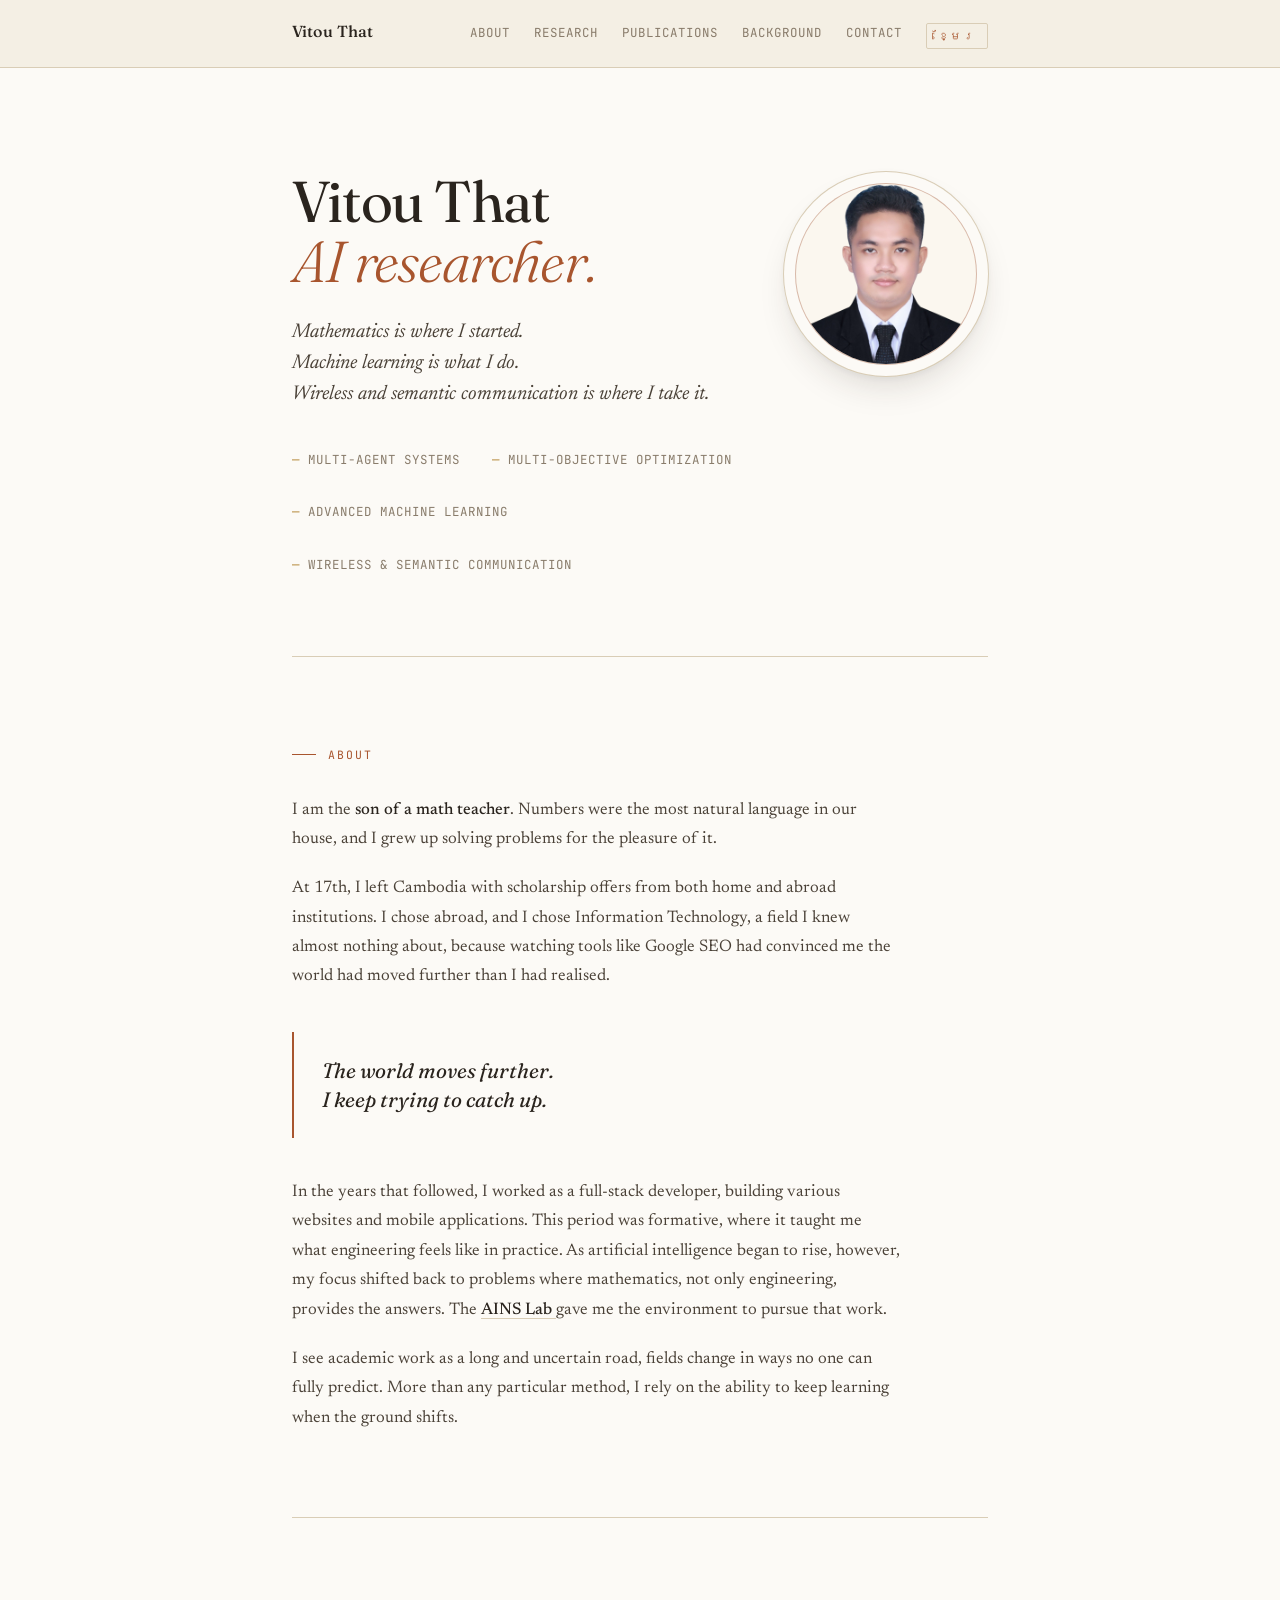
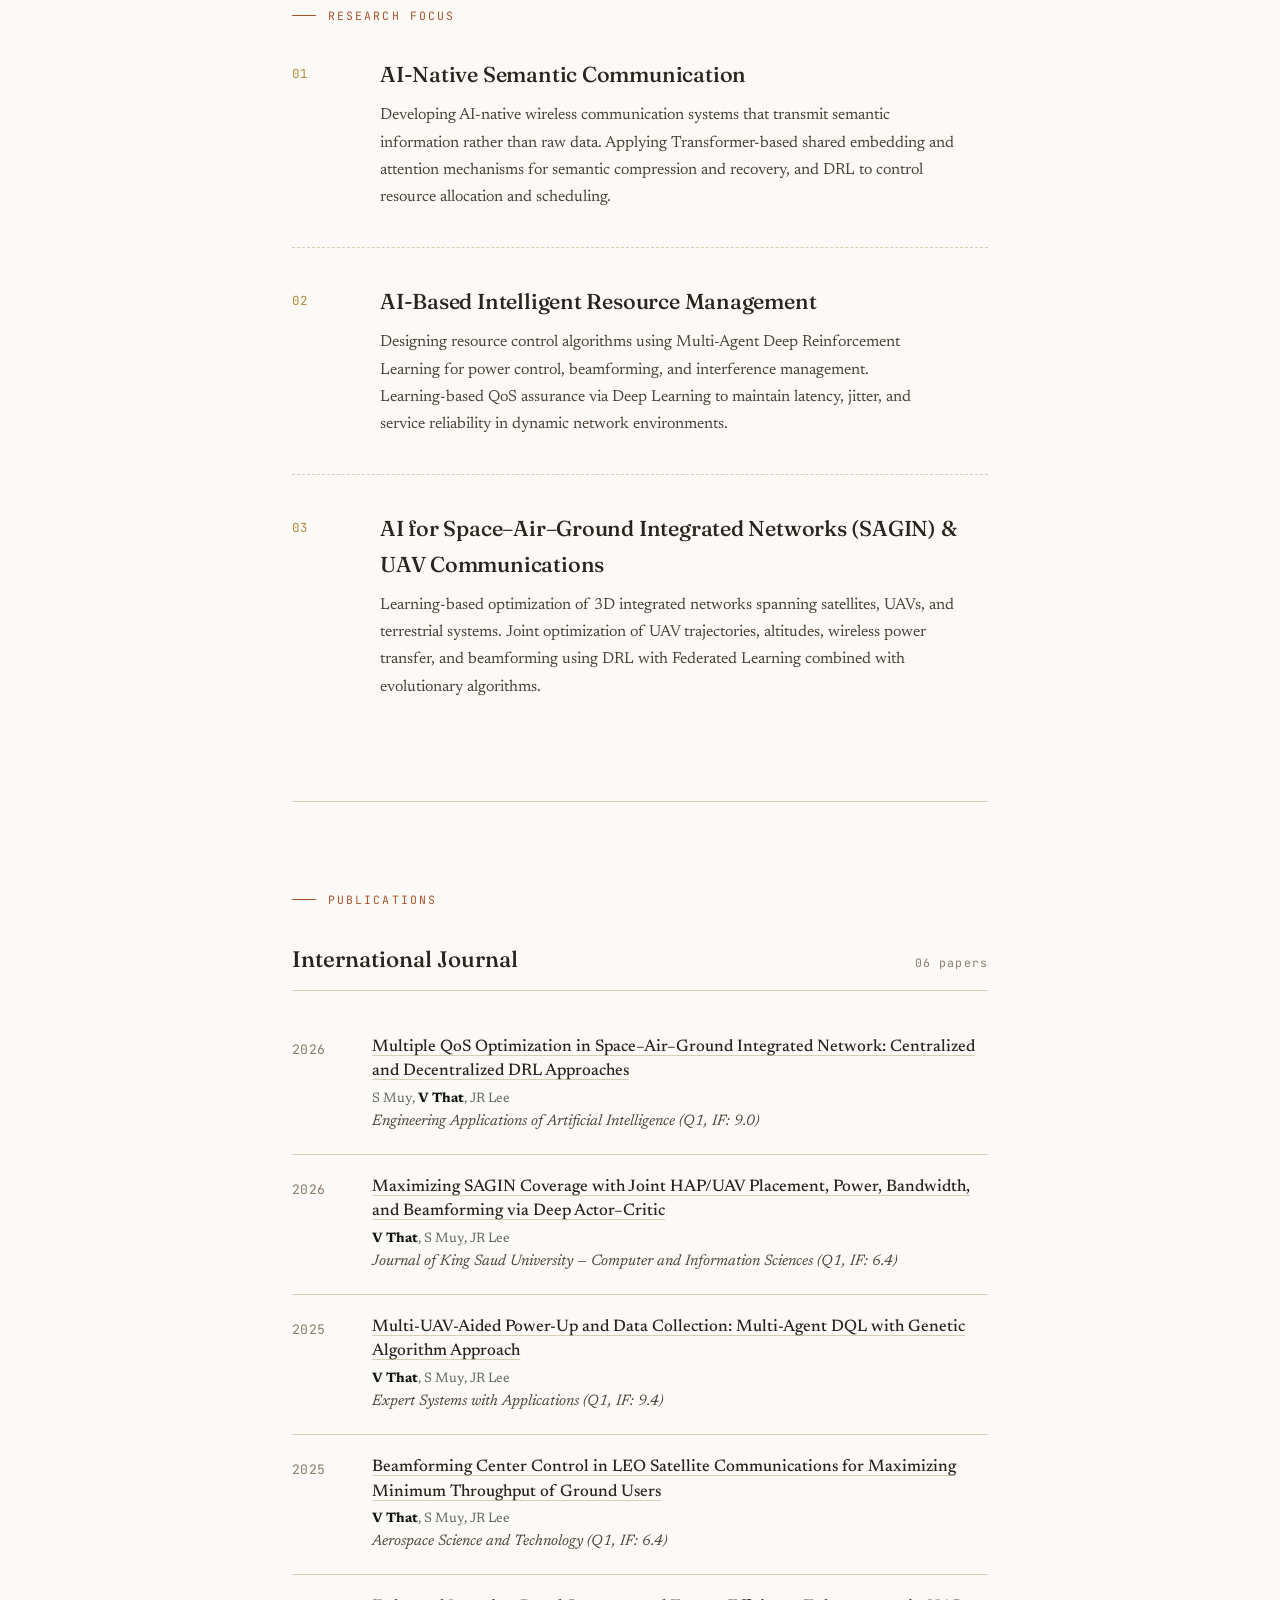
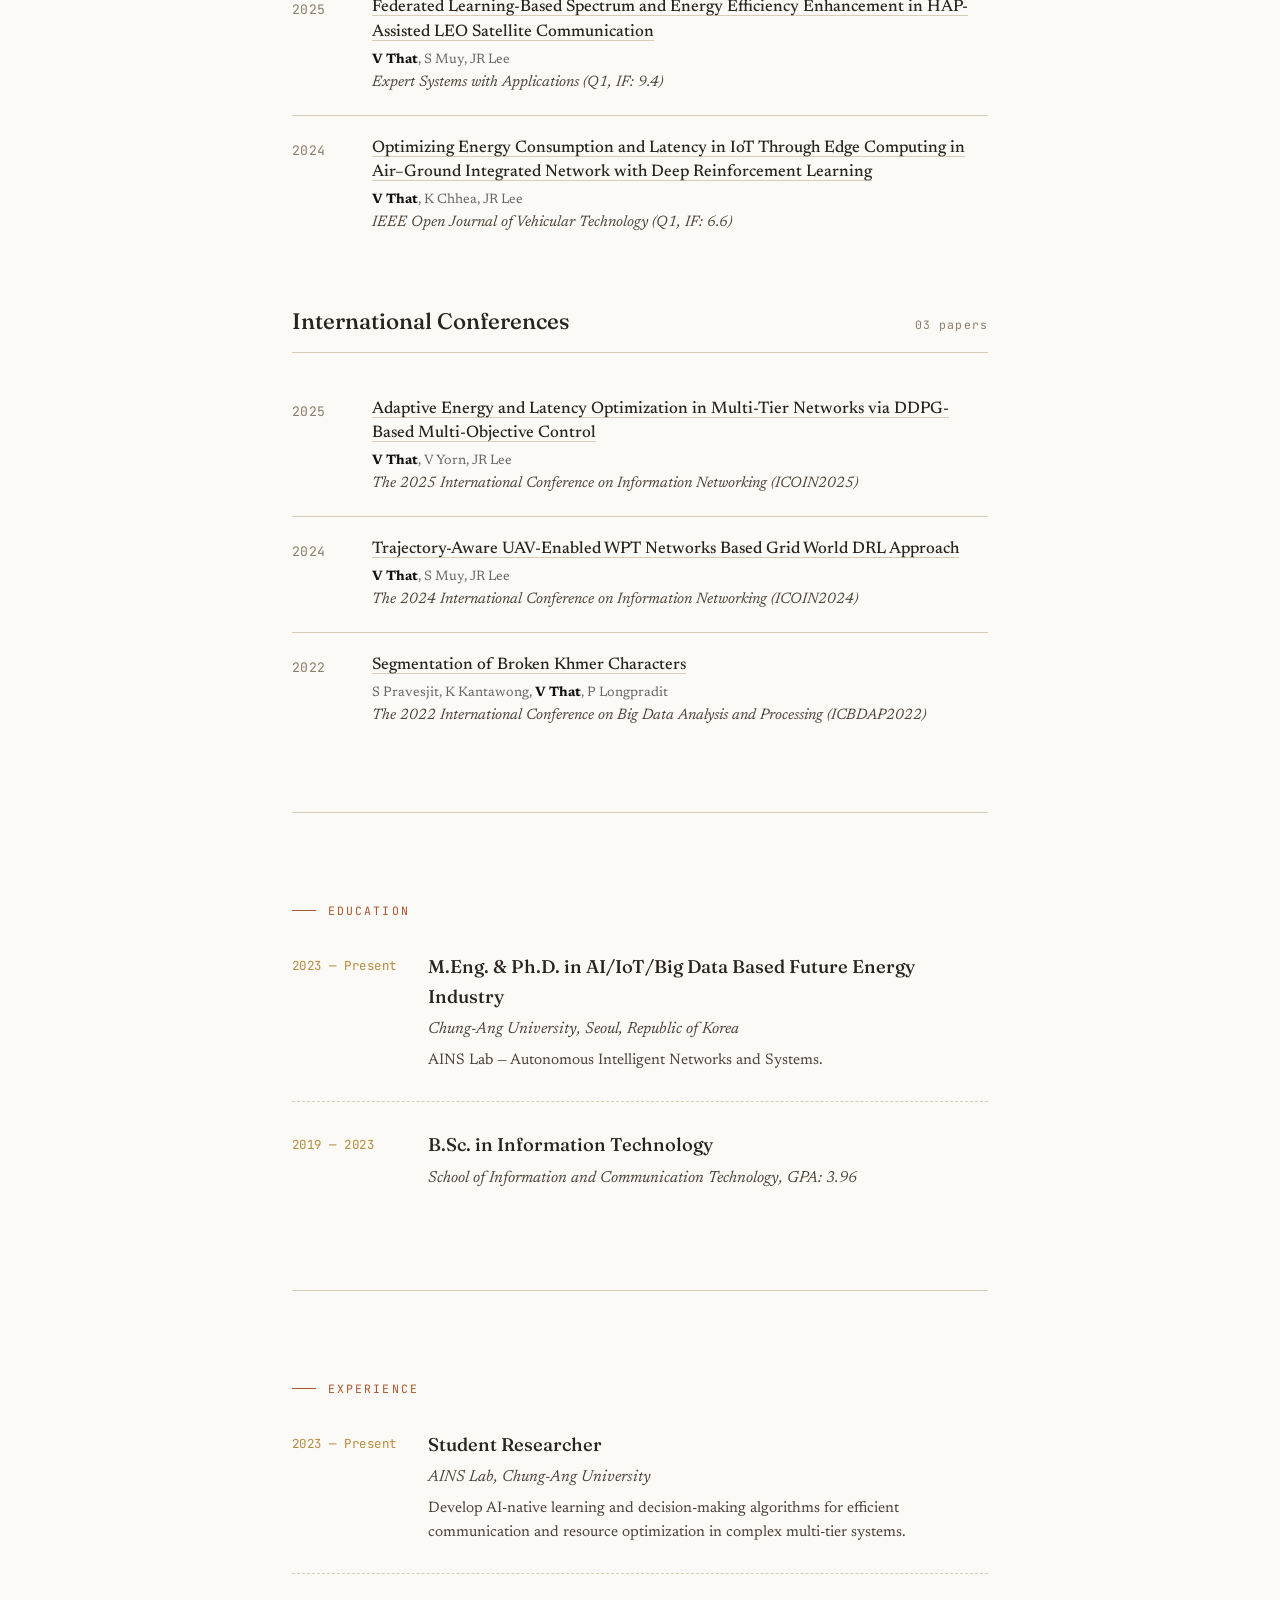
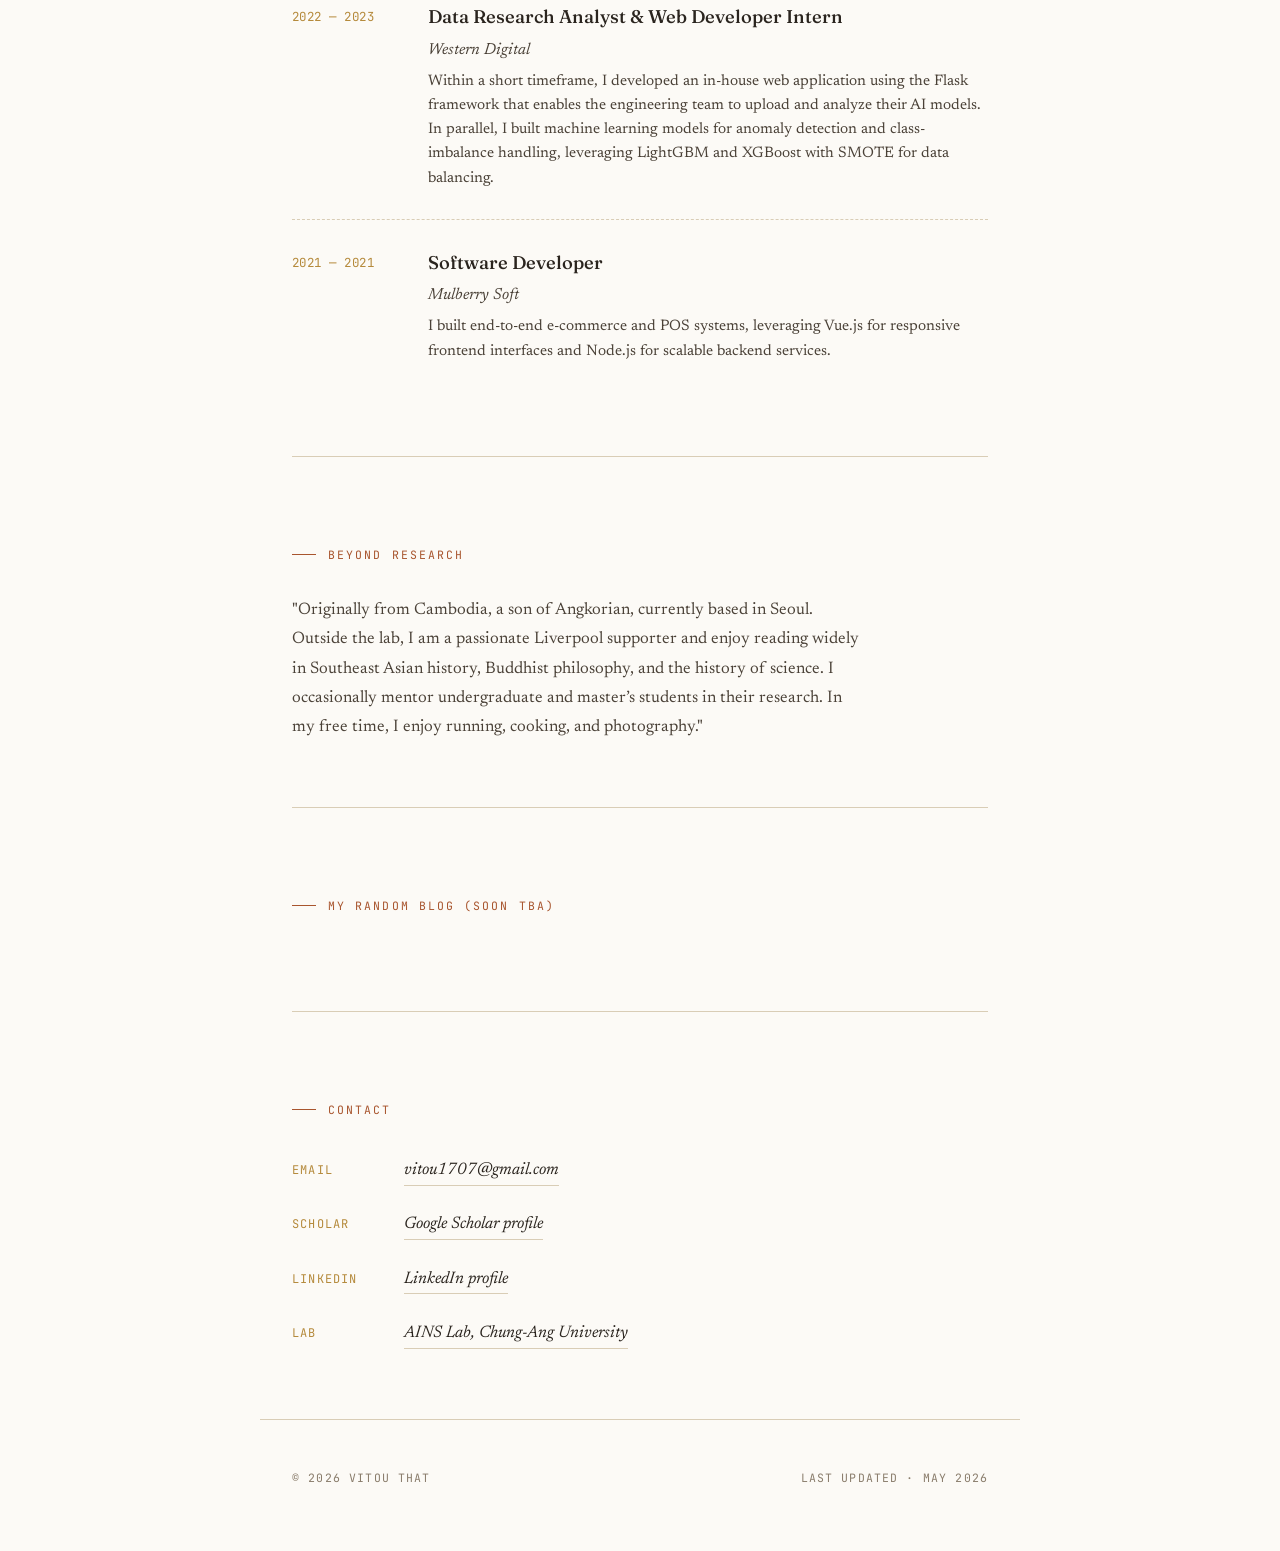
==== commit 4074b814: "Update index.html" ====
--- a/index.html
+++ b/index.html
@@ -194,8 +194,11 @@
                 Network: Centralized and Decentralized DRL Approaches</span>
               </a>
             </div>
-            <div class="pub-venue">
-              Engineering Applications of Artificial Intelligence
+            <div class="pub-authors">
+                    S Muy, <strong>V That</strong>, JR Lee
+            </div>
+            <div class="pub-venue">
+              Engineering Applications of Artificial Intelligence (Q1, IF: 9.0)
             </div>
           </div>
         </div>
@@ -209,9 +212,12 @@
               Power, Bandwidth, and Beamforming via Deep Actor–Critic</span>
               </a>
             </div>
+            <div class="pub-authors">
+                    <strong>V That</strong>, S Muy, JR Lee
+            </div>
             <div class="pub-venue">
               Journal of King Saud University — Computer and
-              Information Sciences
+              Information Sciences (Q1, IF: 6.4)
             </div>
           </div>
         </div>
@@ -225,8 +231,11 @@
               Multi-Agent DQL with Genetic Algorithm Approach</span>
               </a>
             </div>
-            <div class="pub-venue">
-              Expert Systems with Applications
+            <div class="pub-authors">
+                    <strong>V That</strong>, S Muy, JR Lee
+            </div>
+            <div class="pub-venue">
+              Expert Systems with Applications (Q1, IF: 9.4)
             </div>
           </div>
         </div>
@@ -241,8 +250,11 @@
               Ground Users</span>
               </a>
             </div>
-            <div class="pub-venue">
-              Aerospace Science and Technology
+                        <div class="pub-authors">
+                    <strong>V That</strong>, S Muy, JR Lee
+            </div>
+            <div class="pub-venue">
+              Aerospace Science and Technology (Q1, IF: 6.4)
             </div>
           </div>
         </div>
@@ -256,8 +268,11 @@
               Enhancement in HAP-Assisted LEO Satellite Communication</span>
               </a>
             </div>
-            <div class="pub-venue">
-              Expert Systems with Applications
+                        <div class="pub-authors">
+                    <strong>V That</strong>, S Muy, JR Lee
+            </div>
+            <div class="pub-venue">
+              Expert Systems with Applications (Q1, IF: 9.4)
             </div>
           </div>
         </div>
@@ -272,8 +287,11 @@
               with Deep Reinforcement Learning</span>
               </a>
             </div>
-            <div class="pub-venue">
-              IEEE Open Journal of Vehicular Technology
+                <div class="pub-authors">
+                    <strong>V That</strong>, K Chhea, JR Lee
+            </div>
+            <div class="pub-venue">
+              IEEE Open Journal of Vehicular Technology (Q1, IF: 6.6)
             </div>
           </div>
         </div>
@@ -297,6 +315,9 @@
               Networks via DDPG-Based Multi-Objective Control</span>
               </a>
             </div>
+            <div class="pub-authors">
+                    <strong>V That</strong>, V Yorn, JR Lee
+            </div>
             <div class="pub-venue">
               The 2025 International Conference on Information Networking 
               (ICOIN2025)
@@ -314,6 +335,9 @@
               World DRL Approach</span>
               </a>
             </div>
+            <div class="pub-authors">
+                    <strong>V That</strong>, S Muy, JR Lee
+            </div>
             <div class="pub-venue">
               The 2024 International Conference on Information Networking
               (ICOIN2024)
@@ -327,9 +351,11 @@
             <div class="pub-title">
               <a href="https://ieeexplore.ieee.org/abstract/document/9907272" target="_blank" rel="noopener">
                 <span class="value"> 
-              Trajectory-Aware UAV-Enabled WPT Networks Based Grid
-              World DRL Approach</span>
-              </a>
+              Segmentation of Broken Khmer Characters</span>
+              </a>
+            </div>
+            <div class="pub-authors">
+                S Pravesjit, K Kantawong, <strong>V That</strong>, P Longpradit
             </div>
             <div class="pub-venue">
               The 2022 International Conference on Big Data Analysis and
--- a/styles.css
+++ b/styles.css
@@ -7,7 +7,7 @@
    1. THEME VARIABLES  (edit colors here)
    ============================================================ */
 :root {
-  --cream:        #F4EEE2;   /* page background */
+  --cream:        #fcfaf6;   /* page background */
   --cream-soft:   #EFE7D7;   /* soft card */
   --paper:        #FBF7EE;   /* lightest panel */
   --bark:         #2A241E;   /* primary text */
@@ -609,3 +609,15 @@
   color: var(--paper);
   border-color: var(--clay);
 }
+
+.pub-authors {
+  margin-top: 4px;
+  font-size: 0.85rem;
+  color: var(--muted, #666);
+  line-height: 1.4;
+}
+
+.pub-authors strong {
+  color: var(--text, #111);
+  font-weight: 700;
+}
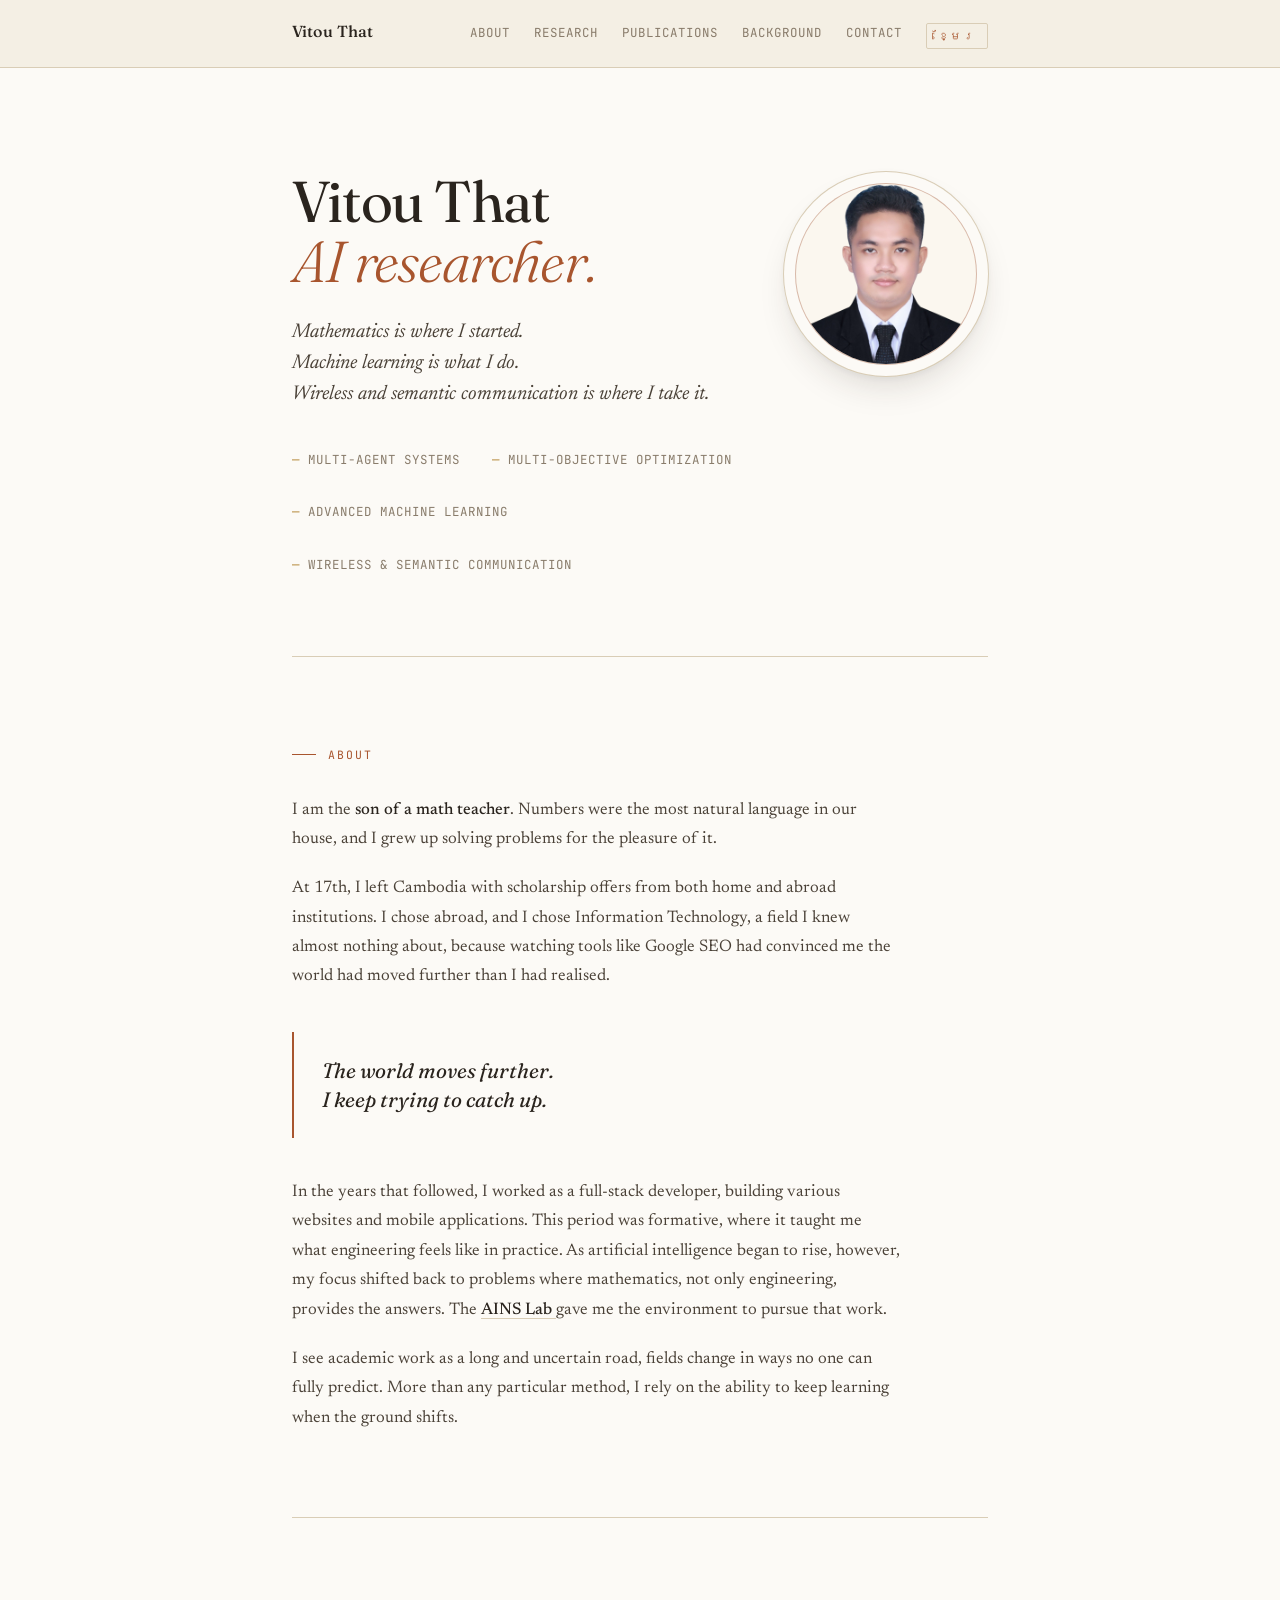
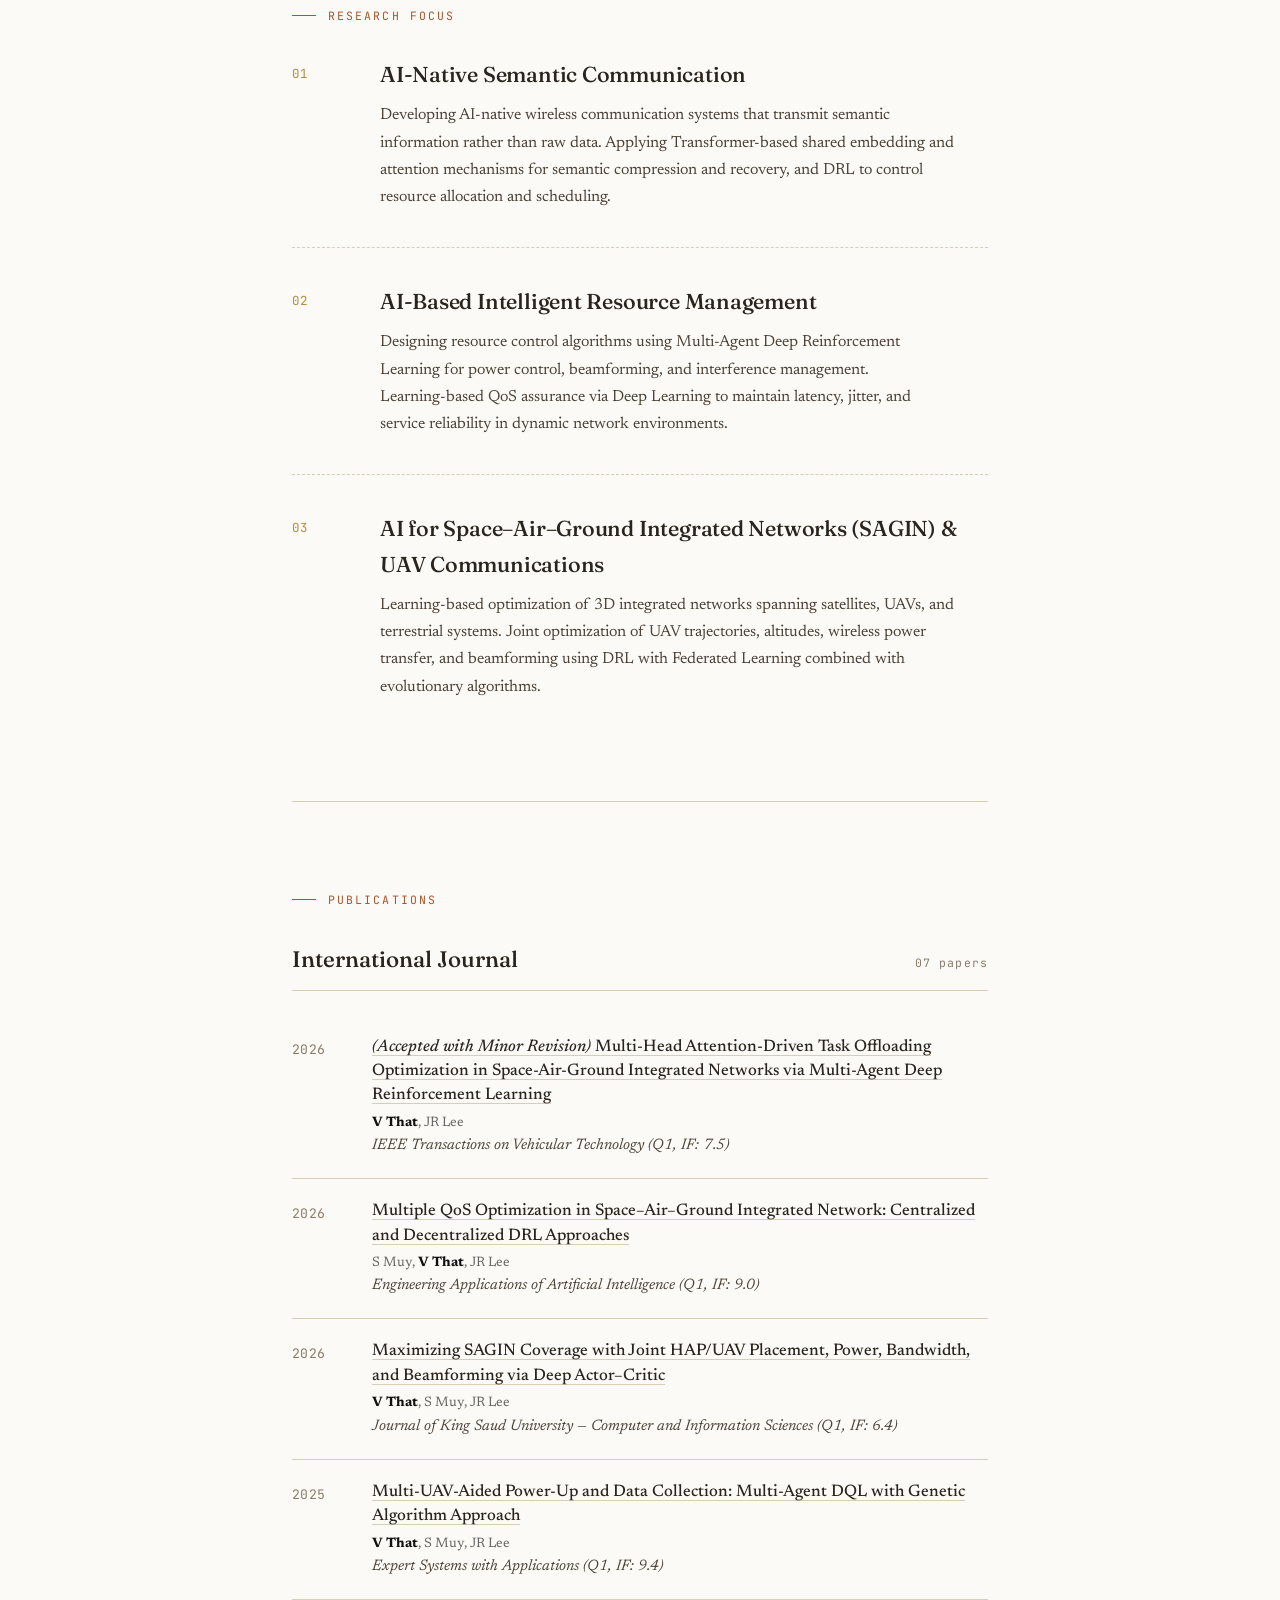
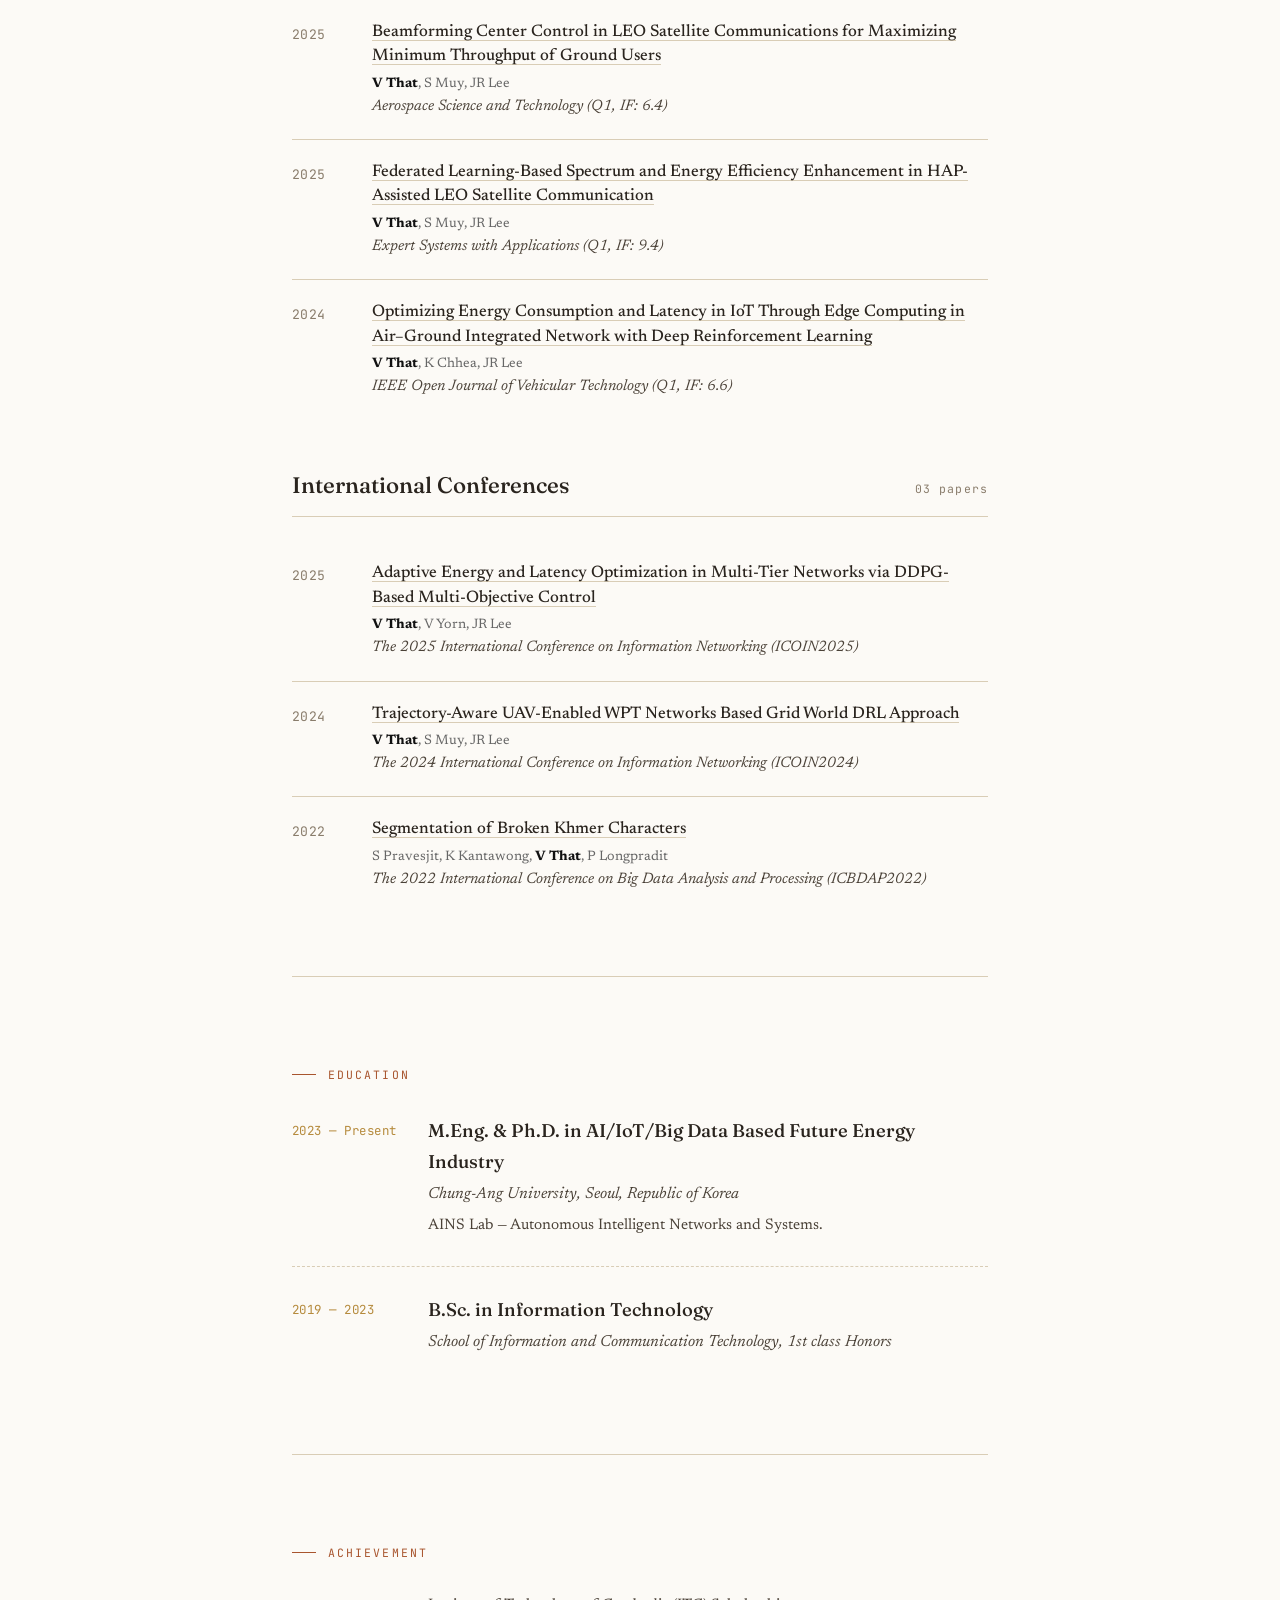
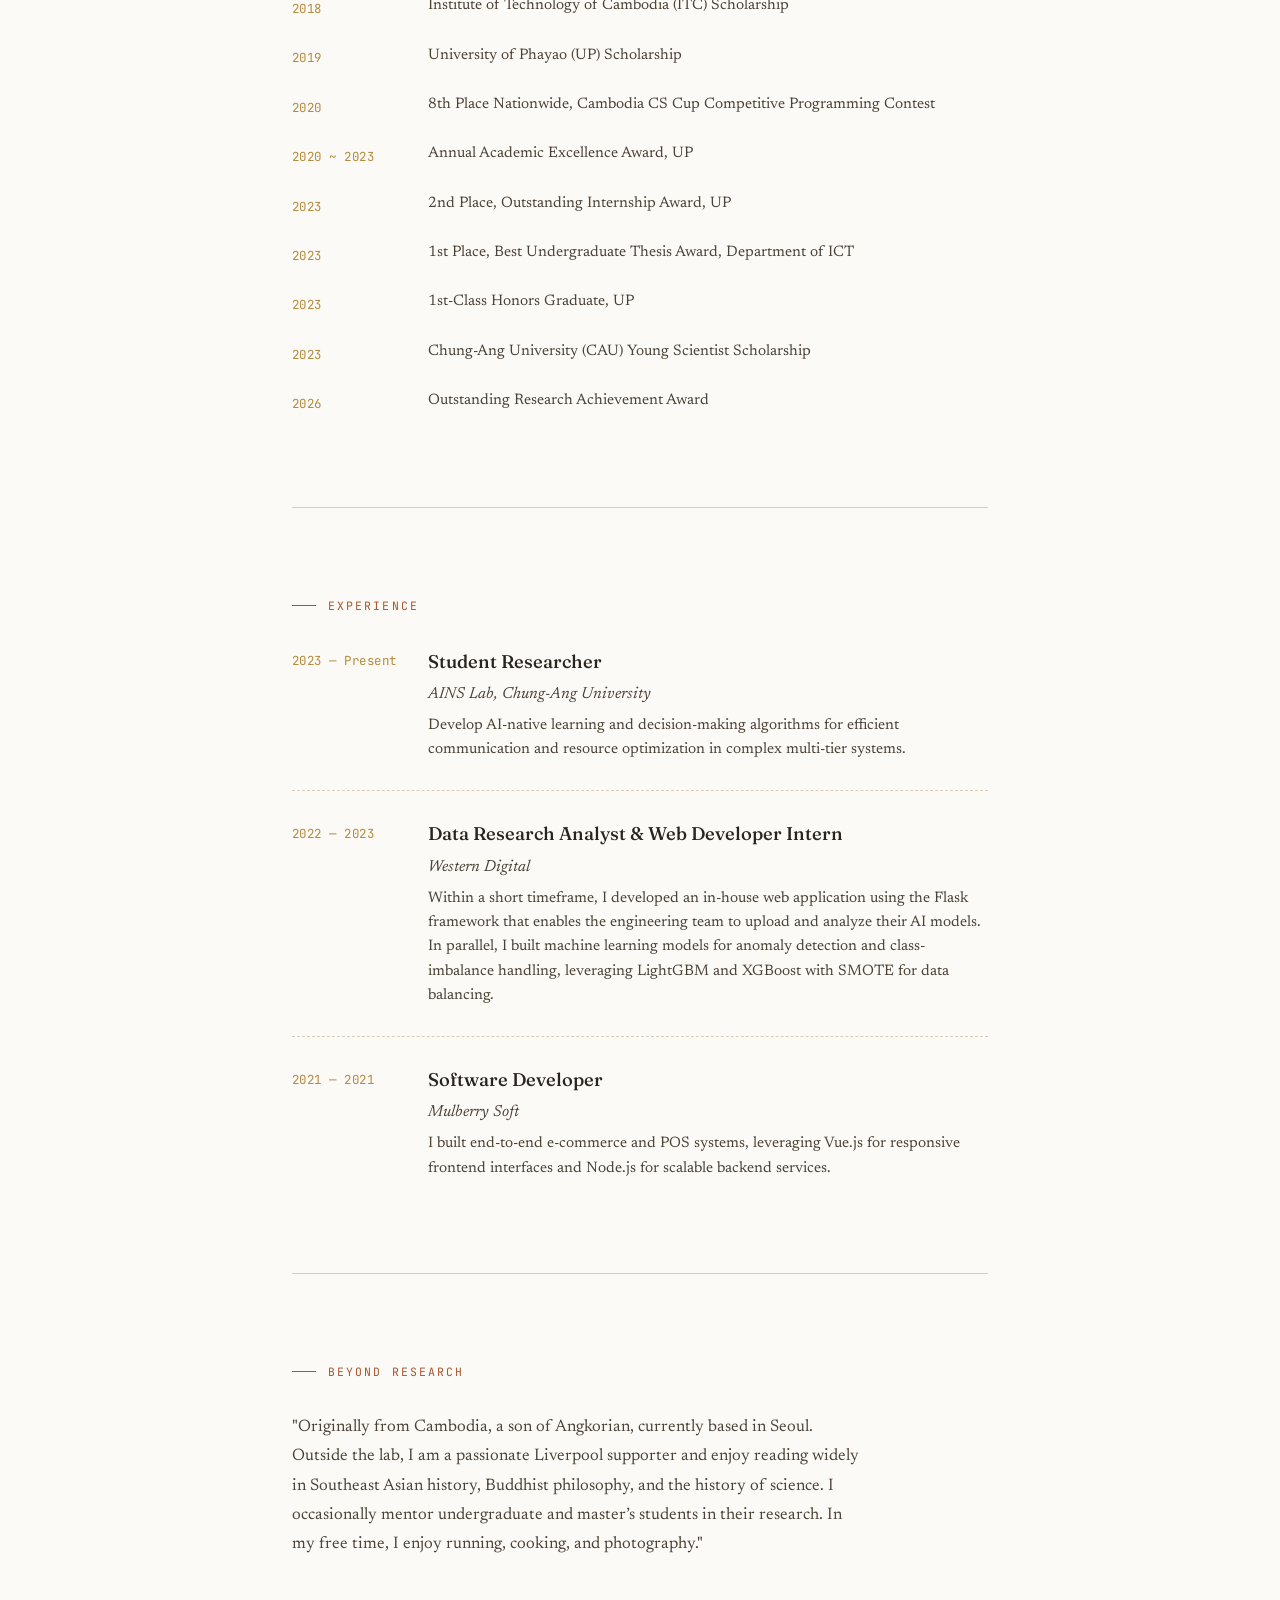
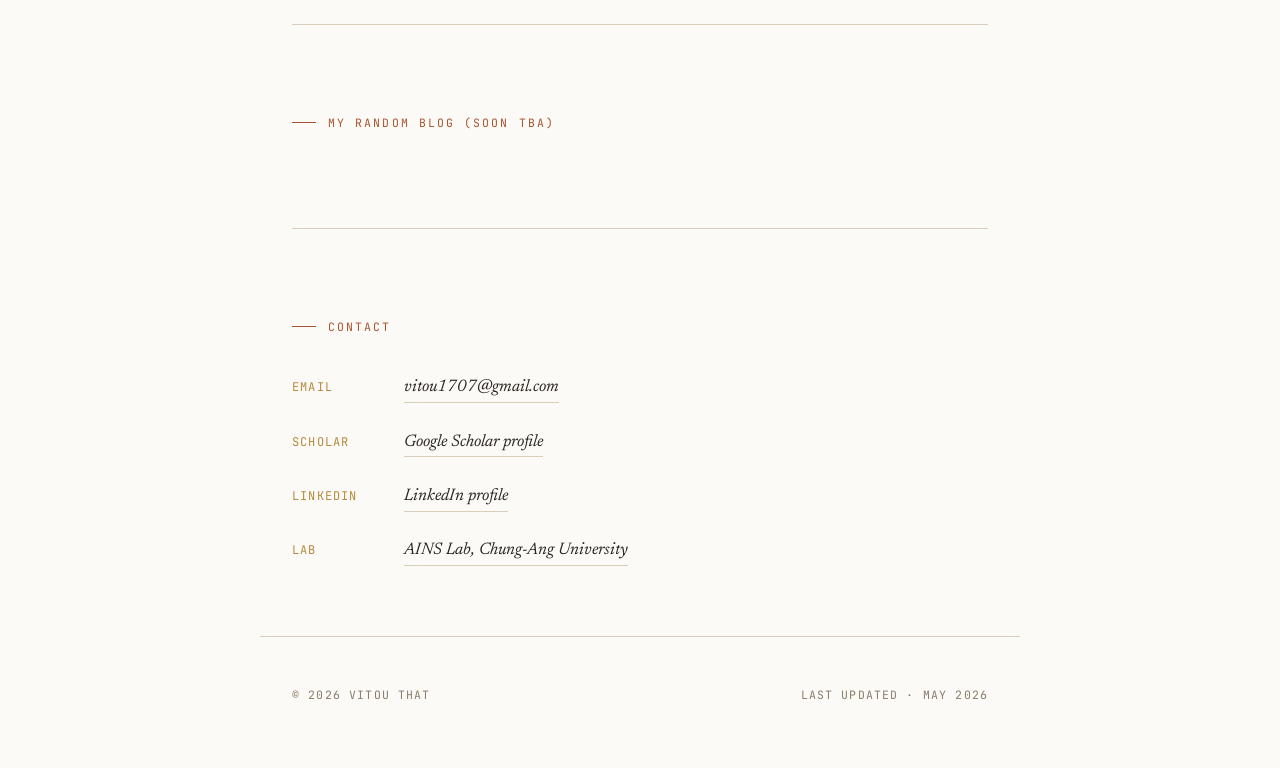
==== commit 8911aad2: "Update index.html" ====
--- a/index.html
+++ b/index.html
@@ -181,13 +181,45 @@
         <div class="pub-section-title">
           <span lang="en">International Journal</span>
           <span lang="kh">ទស្សនាវដ្ដីអន្តរជាតិ</span>
-          <span class="pub-count" lang="en">06 papers</span>
-          <span class="pub-count" lang="kh">០៦ ឯកសារ</span>
-        </div>
-
-        <div class="pub">
-          <div class="pub-year">2026</div>
-          <div>
+          <span class="pub-count" lang="en">07 papers</span>
+          <span class="pub-count" lang="kh">០៧ ឯកសារ</span>
+        </div>
+
+
+        <!-- <div class="pub-title">
+              <a href="https://scholar.google.com/citations?user=IS3ER8QAAAAJ&hl=en" target="_blank" rel="noopener">
+                <span class="value">(Accepted with Minor Revision) Multi-Head Attention-Driven Task Offloading Optimization in Space-Air-Ground Integrated Networks via Multi-Agent Deep Reinforcement Learning</span>
+              </a>
+            </div>
+            <div class="pub-authors">
+                    <strong>V That</strong>, JR Lee
+            </div>
+            <div class="pub-venue">
+              IEEE Transactions on Vehicular Technology (Q1, IF: 7.5)
+            </div>
+          </div>
+          <div>
+           </div>
+          <div> -->
+        <div class="pub">
+           <div class="pub-year">2026</div>
+           <div>
+            <div class="pub-title">
+              <a href="https://www.sciencedirect.com/science/article/pii/S0952197625035791" target="_blank" rel="noopener">
+                <span class="value"><i>(Accepted with Minor Revision)</i> Multi-Head Attention-Driven Task Offloading Optimization in Space-Air-Ground Integrated Networks via Multi-Agent Deep Reinforcement Learning</span>
+              </a>
+            </div>
+            <div class="pub-authors">
+                     <strong>V That</strong>, JR Lee
+            </div>
+            <div class="pub-venue">
+              IEEE Transactions on Vehicular Technology (Q1, IF: 7.5)
+            </div>
+          </div>
+        </div>
+        <div class="pub">
+           <div class="pub-year">2026</div>
+           <div>
             <div class="pub-title">
               <a href="https://www.sciencedirect.com/science/article/pii/S0952197625035791" target="_blank" rel="noopener">
                 <span class="value">Multiple QoS Optimization in Space–Air–Ground Integrated
@@ -369,7 +401,8 @@
     <!-- ============================================================
          EDUCATION
          ============================================================ -->
-    <section id="background">
+
+        <section id="background">
       <div class="section-label"><span lang="en">Education</span><span lang="kh">ការសិក្សា</span></div>
 
       <div class="timeline">
@@ -389,9 +422,154 @@
           <div class="entry-period"><span lang="en">2019 — 2023</span><span  lang="kh" >២០១៩ — ២០២៣</span></div>
           <div>
             <div class="entry-title"><span  lang="kh" >បរិញ្ញាបត្រវិទ្យាសាស្ត្រ ផ្នែក ព័ត៌មានវិទ្យា</span> <span lang="en">B.Sc. in Information Technology</span></span></div>
-            <div class="entry-org">School of Information and Communication Technology, GPA: 3.96</div>
-          </div>
-        </div>
+            <!-- <div class="entry-org">School of Information and Communication Technology, GPA: 3.96</div> -->
+             <div class="entry-org">School of Information and Communication Technology, 1st class Honors</div>
+          </div>
+        </div>
+
+      </div>
+    </section>
+
+       <section id="Achievement">
+      <div class="section-label"><span lang="en">Achievement</span><span lang="kh">សមិទ្ធផល</span></div>
+
+      <div class="timeline">
+        <div class="entry">
+          <div class="entry-period"><span lang="en">2018</span><span  lang="kh" >២០១៨</span></div>
+          <div>
+            <div class="entry-note">
+                <span lang="en">Institute of Technology of Cambodia (ITC) Scholarship</span><span  lang="kh" >អាហារូបករណ៍វិទ្យាស្ថានបច្ចេកវិទ្យាកម្ពុជា (តិចណូ, ITC)</span>
+            </div>
+          </div>
+          <div class="entry-period"><span lang="en">2019</span><span  lang="kh" >២០១៩</span></div>
+          <div>
+            <div class="entry-note">
+                <span lang="en">University of Phayao (UP) Scholarship</span><span  lang="kh" >អាហារូបករណ៍ សាកលវិទ្យាល័យ Phayao (UP)</span>
+            </div>
+          </div>
+
+            <div class="entry-period"><span lang="en">2020</span><span  lang="kh" >២០២០</span></div>
+          <div>
+            <div class="entry-note">
+                <span lang="en">8th Place Nationwide, Cambodia CS Cup Competitive Programming Contest</span><span  lang="kh" >ចំណាត់ថ្នាក់លេខ ៨ ទូទាំងប្រទេស ក្នុងការប្រកួតសរសេរកម្មវិធីកុំព្យូទ័រ Cambodia CS Cup</span>
+            </div>
+          </div>
+          
+          <div class="entry-period"><span lang="en">2020 ~ 2023</span><span  lang="kh" >២០២០ ~ ២០២៣</span></div>
+          <div>
+            <div class="entry-note">
+                <span lang="en">Annual Academic Excellence Award, UP</span><span  lang="kh" >និស្សិតឆ្នើមប្រចាំឆ្នាំ, UP</span>
+            </div>
+          </div>
+
+          <div class="entry-period"><span lang="en">2023</span><span  lang="kh" >២០២៣</span></div>
+          <div>
+            <div class="entry-note">
+                <span lang="en">2nd Place, Outstanding Internship Award, UP</span><span  lang="kh" >ចំណាត់ថ្នាក់លេខ ២ រង្វាន់និស្សិតហាត់ការឆ្នើម, UP</span>
+            </div>
+          </div>
+
+          <div class="entry-period"><span lang="en">2023</span><span  lang="kh" >២០២៣</span></div>
+          <div>
+            <div class="entry-note">
+                <span lang="en">1st Place, Best Undergraduate Thesis Award, Department of ICT</span><span  lang="kh" >ចំណាត់ថ្នាក់លេខ ១ រង្វាន់និក្ខេបបទបរិញ្ញាបត្រល្អបំផុត, ដេប៉ាតេម៉ង់ ICT</span>
+            </div>
+          </div>
+
+          <div class="entry-period"><span lang="en">2023</span><span  lang="kh" >២០២៣</span></div>
+          <div>
+            <div class="entry-note">
+                <span lang="en">1st-Class Honors Graduate, UP</span><span  lang="kh" >បញ្ចប់ការសិក្សាថ្នាក់បរិញ្ញាបត្រ រង្វាន់កិត្តិយសថ្នាក់ទី១, UP</span>
+            </div>
+          </div>
+
+           <div class="entry-period"><span lang="en">2023</span><span  lang="kh" >២០២៣</span></div>
+          <div>
+            <div class="entry-note">
+                <span lang="en">Chung-Ang University (CAU) Young Scientist Scholarship</span><span  lang="kh" >អាហារូបករណ៍អ្នកវិទ្យាសាស្ត្រវ័យក្មេង នៃសាកលវិទ្យាល័យ Chung-Ang, CAU</span>
+            </div>
+          </div>
+
+          <div class="entry-period"><span lang="en">2026</span><span  lang="kh" >២០២៦</span></div>
+          <div>
+            <div class="entry-note">
+                <span lang="en">Outstanding Research Achievement Award</span><span  lang="kh" >រង្វាន់ស្នាដៃស្រាវជ្រាវឆ្នើមប្រចាំឆ្នាំ, CAU</span>
+            </div>
+          </div>
+
+        </div>
+
+        <!-- <div class="entry">
+          <div class="entry-period"><span lang="en">2019</span><span  lang="kh" >២០១៩</span></div>
+          <div>
+            <div class="entry-note">
+                <span lang="en">University of Phayao (UP) Scholarship</span><span  lang="kh" >អាហារូបករណ៍ សាកលវិទ្យាល័យ Phayao (UP)</span>
+            </div>
+          </div>
+        </div> -->
+
+        <!-- <div class="entry">
+          <div class="entry-period"><span lang="en">2020</span><span  lang="kh" >២០២០</span></div>
+          <div>
+            <div class="entry-note">
+                <span lang="en">8th Place Nationwide, Cambodia CS Cup Competitive Programming Contest</span><span  lang="kh" >ចំណាត់ថ្នាក់លេខ ៨ ទូទាំងប្រទេស ក្នុងការប្រកួតសរសេរកម្មវិធីកុំព្យូទ័រ Cambodia CS Cup</span>
+            </div>
+          </div>
+        </div> -->
+
+        <!-- <div class="entry">
+          <div class="entry-period"><span lang="en">2020, 2021, 2022, 2023</span><span  lang="kh" >២០២០, ២០២១, ២០២២, ២០២៣</span></div>
+          <div>
+            <div class="entry-note">
+                <span lang="en">Annual Academic Excellence Award, UP</span><span  lang="kh" >និស្សិតឆ្នើមប្រចាំឆ្នាំ, UP</span>
+            </div>
+          </div>
+        </div> -->
+<!-- 
+        <div class="entry">
+          <div class="entry-period"><span lang="en">2023</span><span  lang="kh" >២០២៣</span></div>
+          <div>
+            <div class="entry-note">
+                <span lang="en">2nd Place, Outstanding Internship Award, UP</span><span  lang="kh" >ចំណាត់ថ្នាក់លេខ ២ រង្វាន់និស្សិតហាត់ការឆ្នើម, UP</span>
+            </div>
+          </div>
+        </div> -->
+
+        <!-- <div class="entry">
+          <div class="entry-period"><span lang="en">2023</span><span  lang="kh" >២០២៣</span></div>
+          <div>
+            <div class="entry-note">
+                <span lang="en">1st Place, Best Undergraduate Thesis Award, Department of ICT</span><span  lang="kh" >ចំណាត់ថ្នាក់លេខ ១ រង្វាន់និក្ខេបបទបរិញ្ញាបត្រល្អបំផុត, ដេប៉ាតេម៉ង់ ICT</span>
+            </div>
+          </div>
+        </div> -->
+
+        <!-- <div class="entry">
+          <div class="entry-period"><span lang="en">2023</span><span  lang="kh" >២០២៣</span></div>
+          <div>
+            <div class="entry-note">
+                <span lang="en">1st-Class Honors Graduate, UP</span><span  lang="kh" >បញ្ចប់ការសិក្សាថ្នាក់បរិញ្ញាបត្រ រង្វាន់កិត្តិយសថ្នាក់ទី១, UP</span>
+            </div>
+          </div>
+        </div> -->
+
+         <!-- <div class="entry">
+          <div class="entry-period"><span lang="en">2023</span><span  lang="kh" >២០២៣</span></div>
+          <div>
+            <div class="entry-note">
+                <span lang="en">Chung-Ang University (CAU) Young Scientist Scholarship</span><span  lang="kh" >អាហារូបករណ៍អ្នកវិទ្យាសាស្ត្រវ័យក្មេង នៃសាកលវិទ្យាល័យ Chung-Ang, CAU</span>
+            </div>
+          </div>
+        </div> -->
+<!-- 
+        <div class="entry">
+          <div class="entry-period"><span lang="en">2026</span><span  lang="kh" >២០២៦</span></div>
+          <div>
+            <div class="entry-note">
+                <span lang="en">Outstanding Research Achievement Award</span><span  lang="kh" >រង្វាន់ស្នាដៃស្រាវជ្រាវឆ្នើមប្រចាំឆ្នាំ, CAU</span>
+            </div>
+          </div>
+        </div> -->
 
       </div>
     </section>
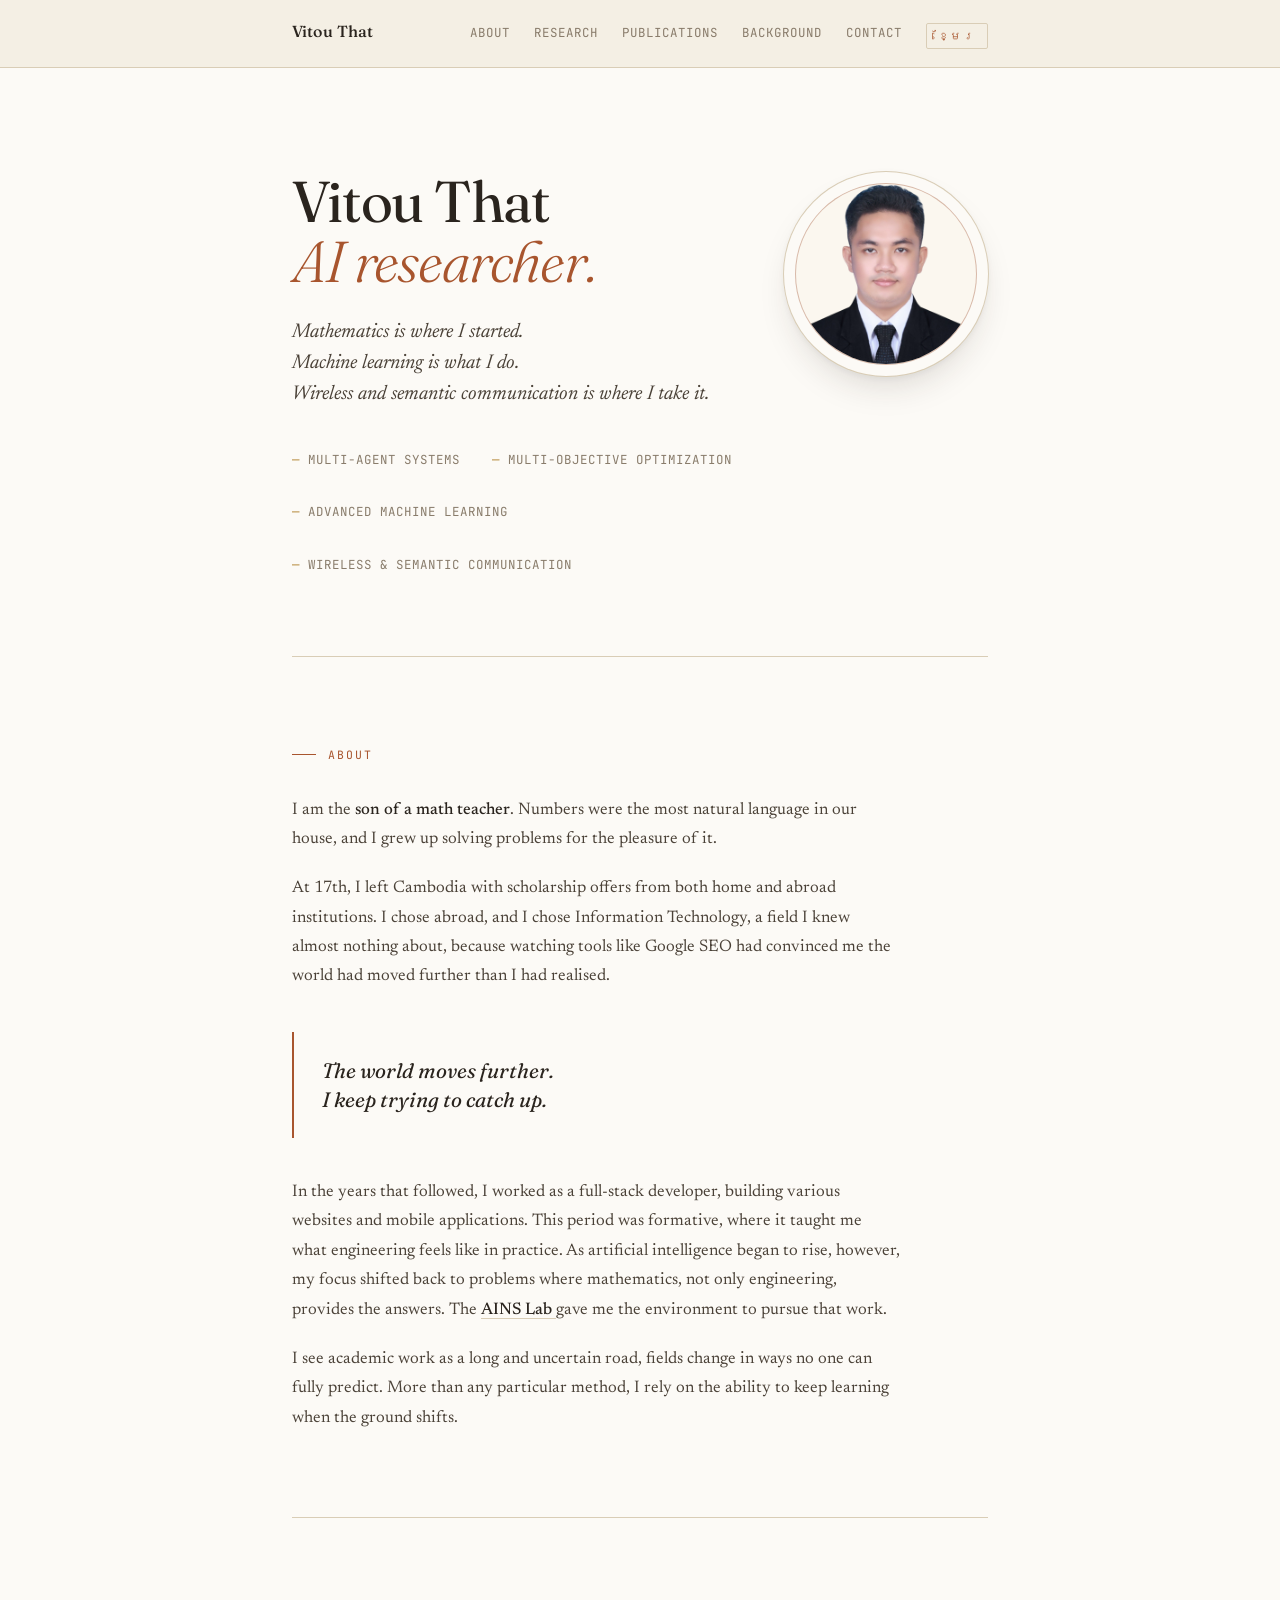
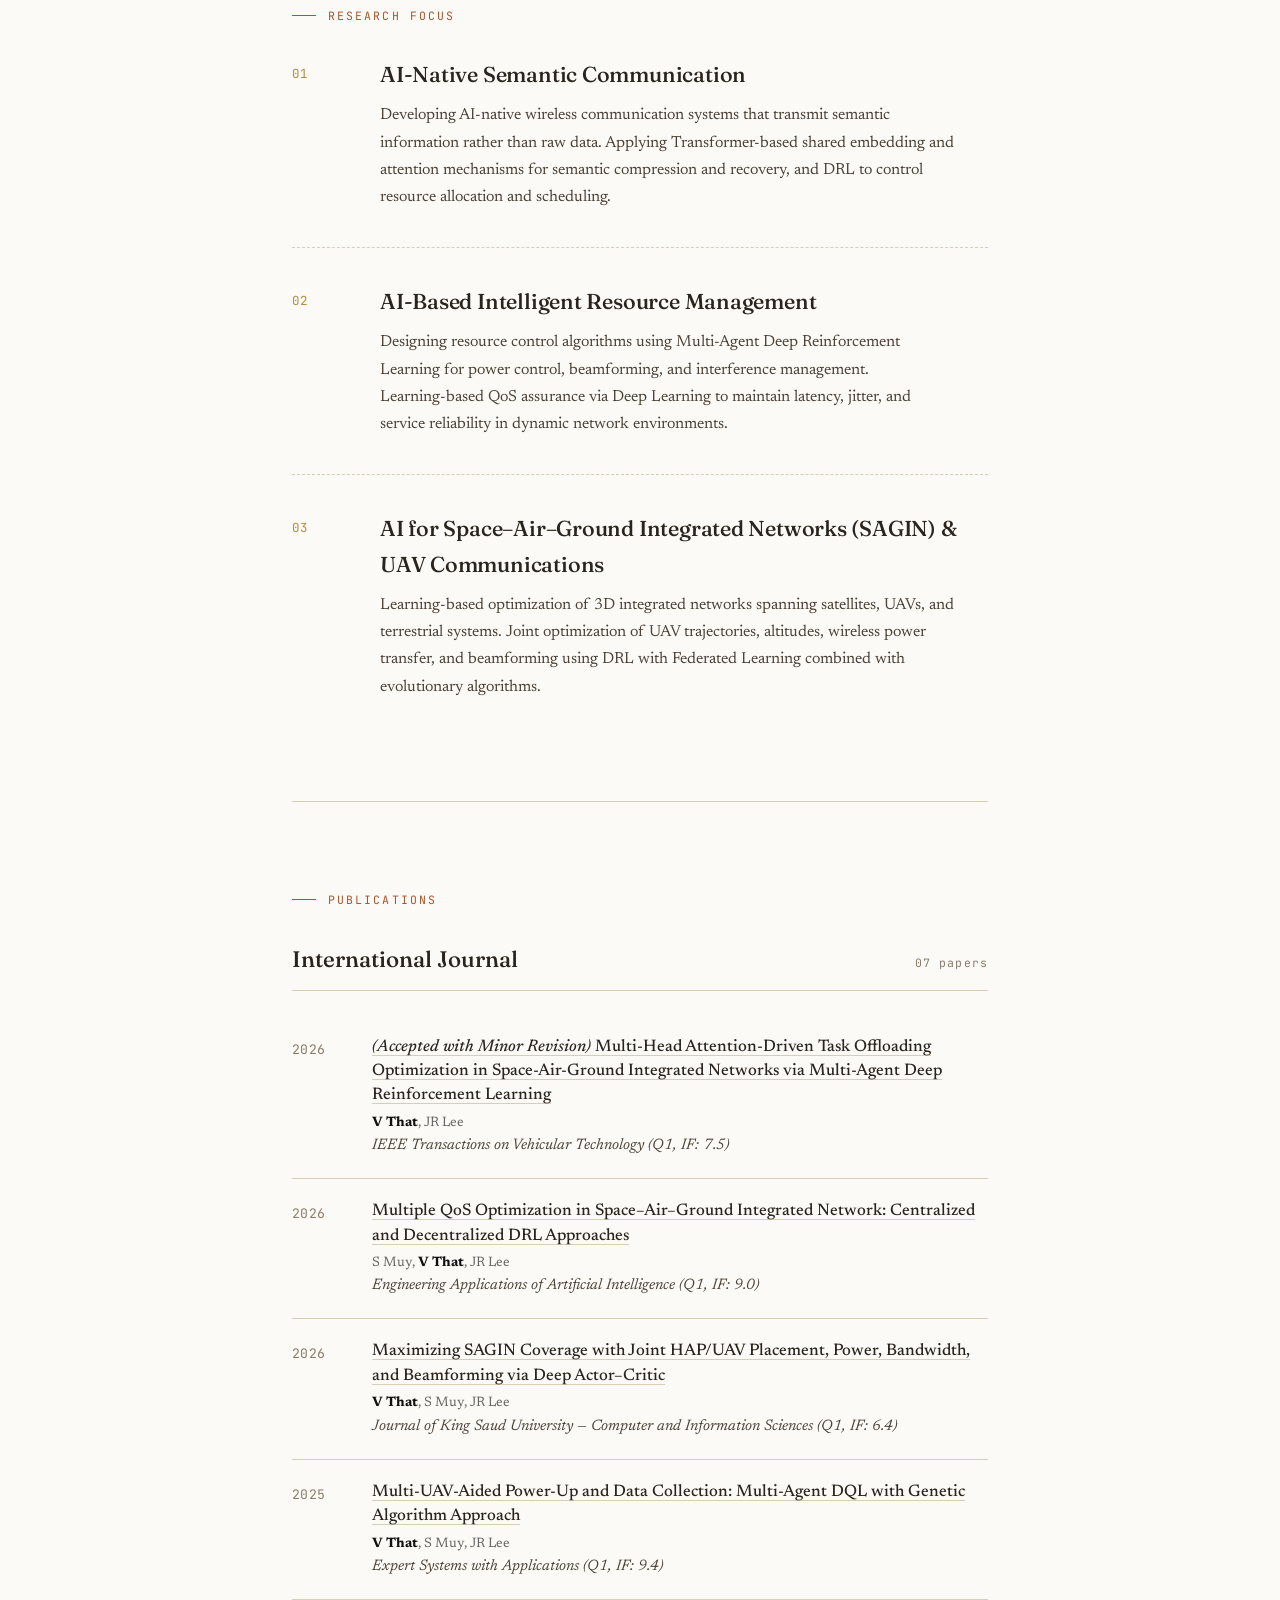
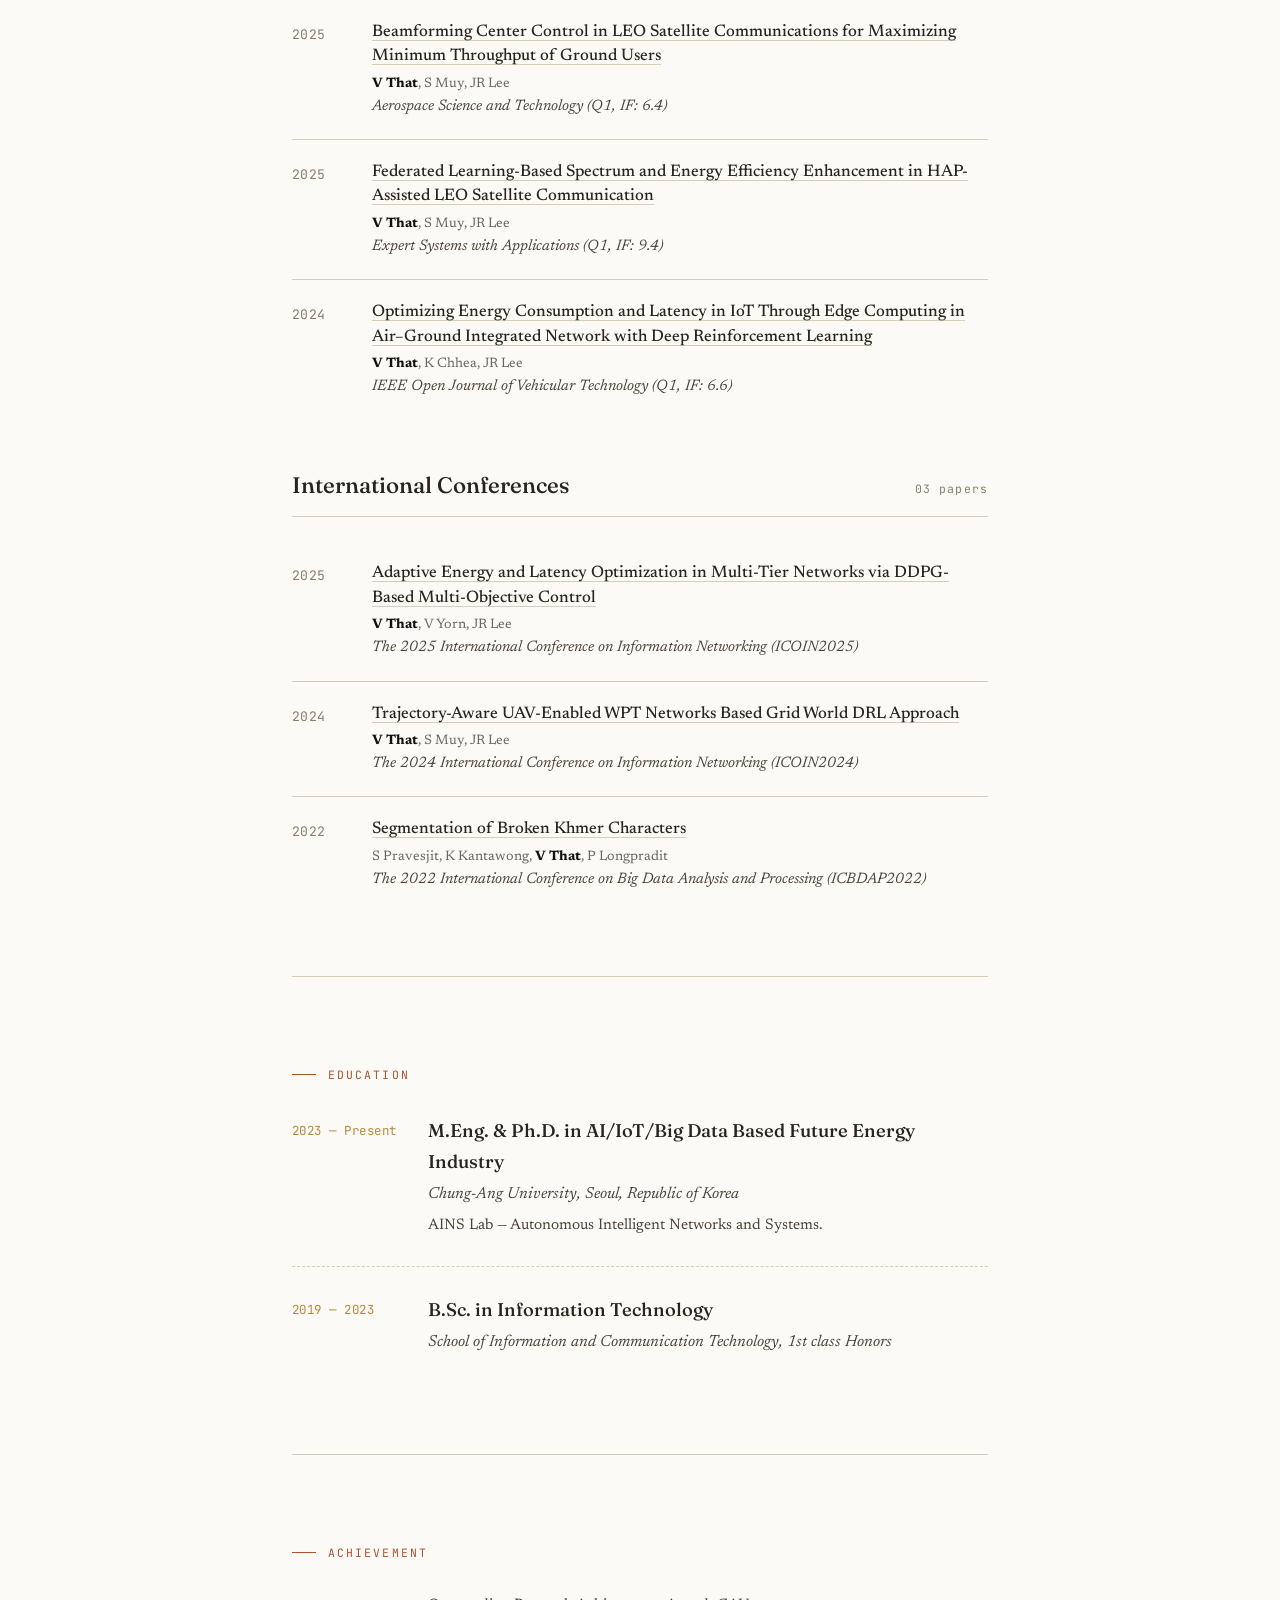
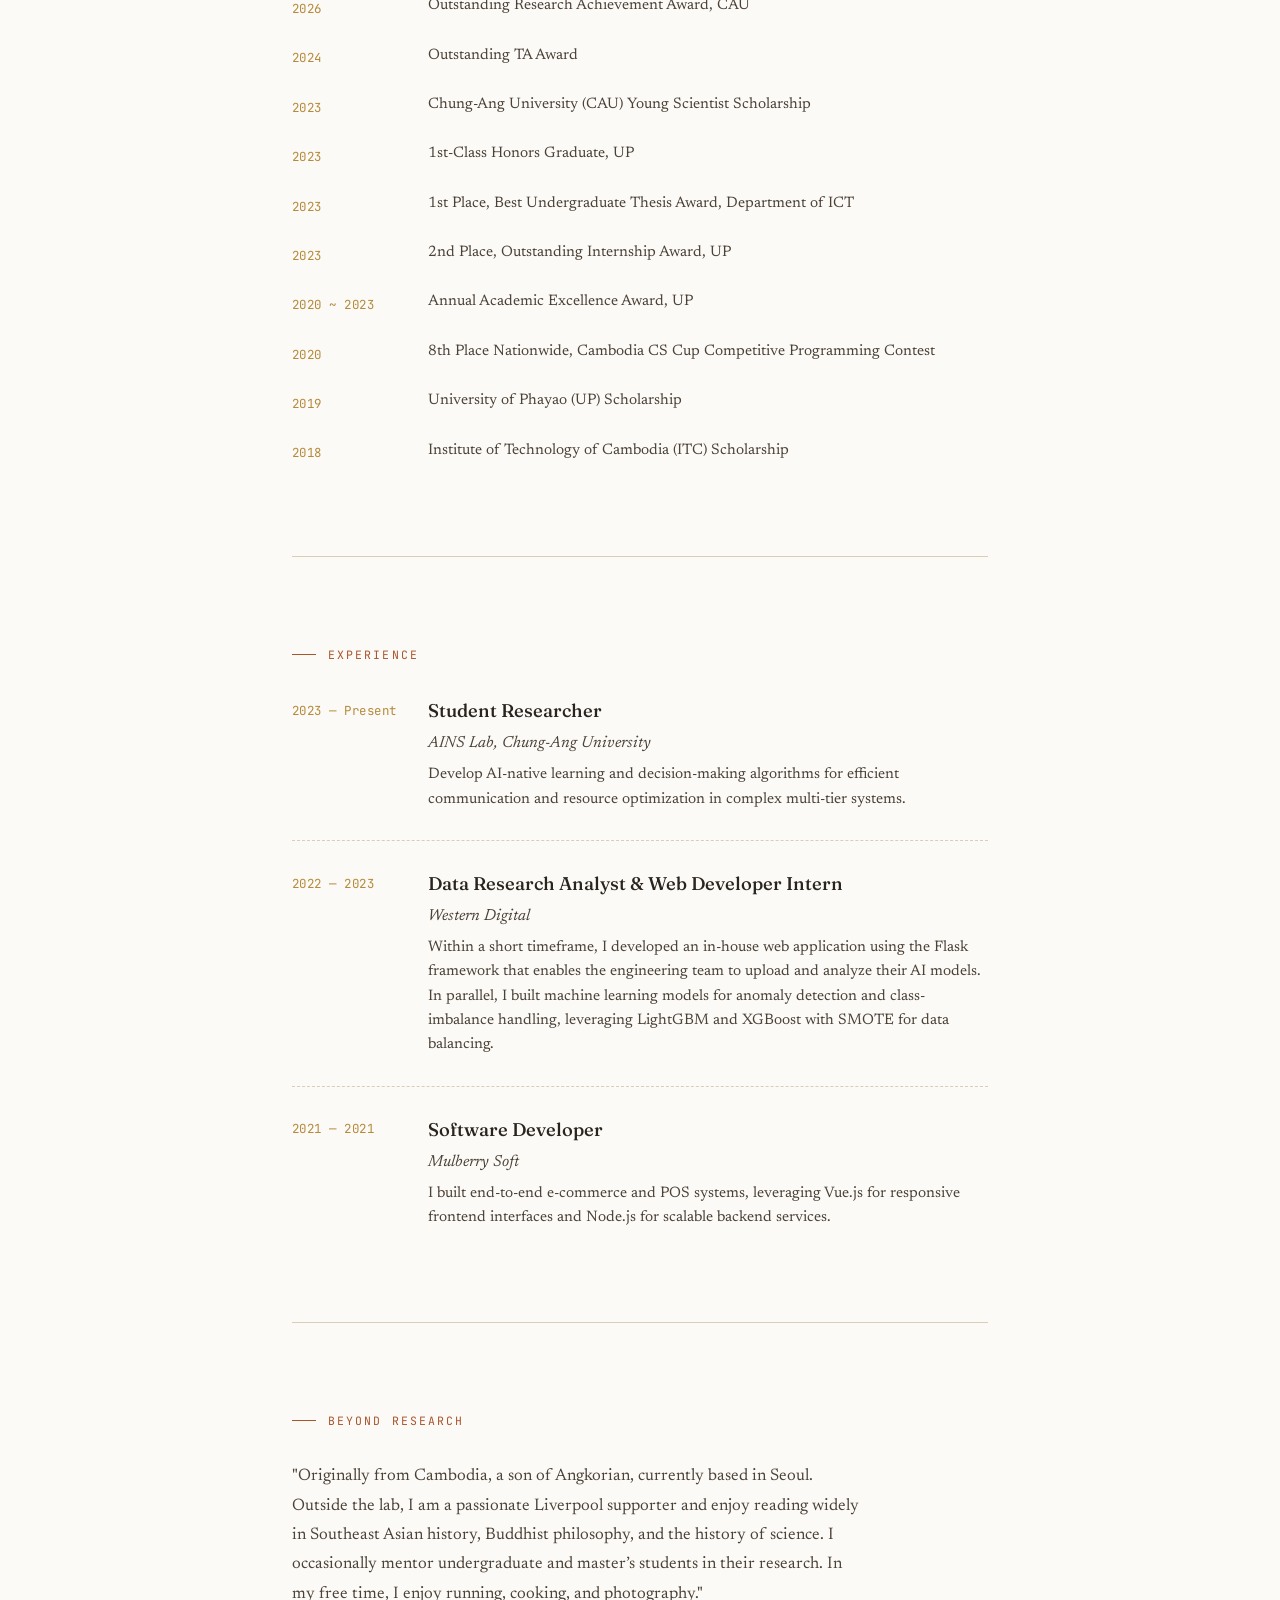
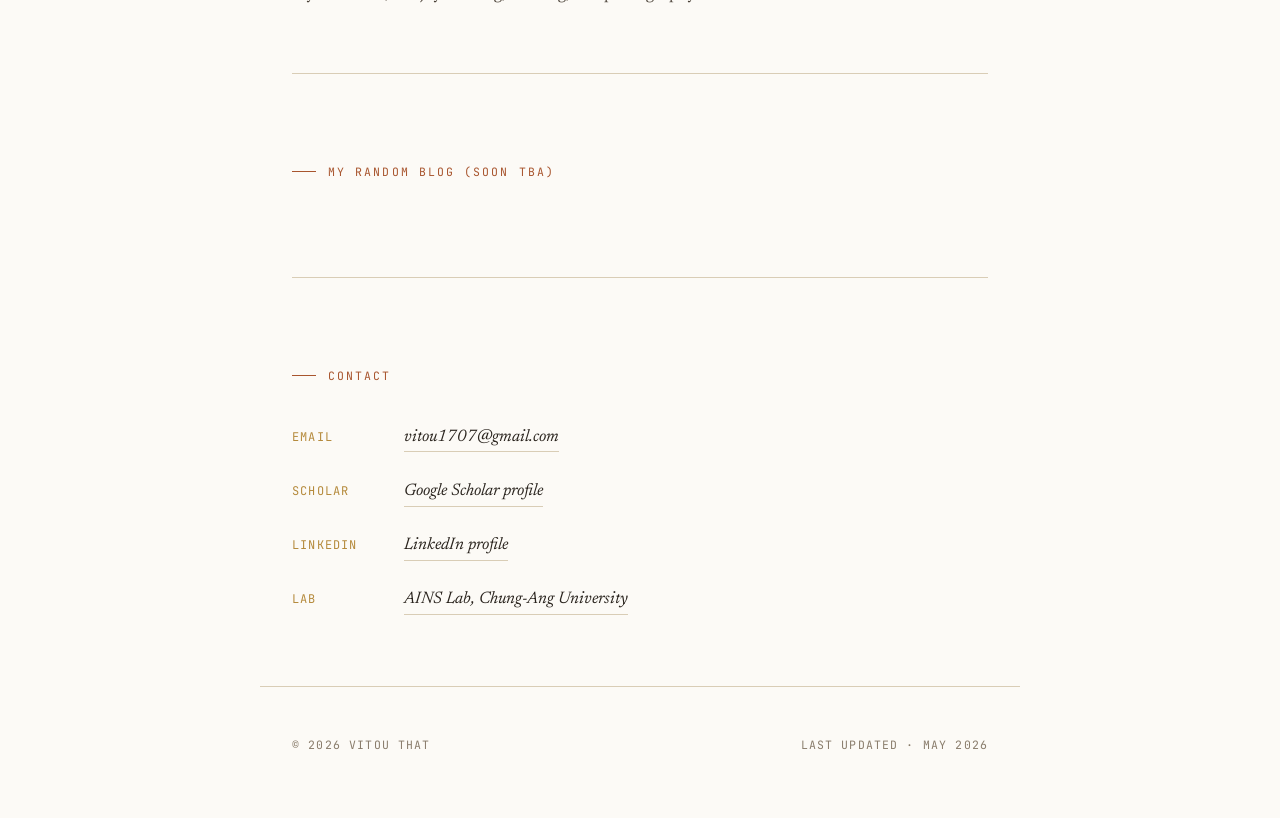
==== commit 6723f693: "Update index.html" ====
--- a/index.html
+++ b/index.html
@@ -435,67 +435,78 @@
 
       <div class="timeline">
         <div class="entry">
+
+            <div class="entry-period"><span lang="en">2026</span><span  lang="kh" >២០២៦</span></div>
+          <div>
+            <div class="entry-note">
+                <span lang="en">Outstanding Research Achievement Award, CAU</span><span  lang="kh" >រង្វាន់ស្នាដៃស្រាវជ្រាវឆ្នើមប្រចាំឆ្នាំ, CAU</span>
+            </div>
+          </div>
+
+                     <div class="entry-period"><span lang="en">2024</span><span  lang="kh" >២០២៤</span></div>
+          <div>
+            <div class="entry-note">
+                <span lang="en">Outstanding TA Award</span><span  lang="kh" >រង្វាន់ជំនួយការបង្រៀនឆ្នើម, CAU</span>
+            </div>
+          </div>
+
+                     <div class="entry-period"><span lang="en">2023</span><span  lang="kh" >២០២៣</span></div>
+          <div>
+            <div class="entry-note">
+                <span lang="en">Chung-Ang University (CAU) Young Scientist Scholarship</span><span  lang="kh" >អាហារូបករណ៍អ្នកវិទ្យាសាស្ត្រវ័យក្មេង នៃសាកលវិទ្យាល័យ Chung-Ang, CAU</span>
+            </div>
+          </div>
+
+          <div class="entry-period"><span lang="en">2023</span><span  lang="kh" >២០២៣</span></div>
+          <div>
+            <div class="entry-note">
+                <span lang="en">1st-Class Honors Graduate, UP</span><span  lang="kh" >បញ្ចប់ការសិក្សាថ្នាក់បរិញ្ញាបត្រ រង្វាន់កិត្តិយសថ្នាក់ទី១, UP</span>
+            </div>
+        </div>
+        
+        <div class="entry-period"><span lang="en">2023</span><span  lang="kh" >២០២៣</span></div>
+          <div>
+            <div class="entry-note">
+                <span lang="en">1st Place, Best Undergraduate Thesis Award, Department of ICT</span><span  lang="kh" >ចំណាត់ថ្នាក់លេខ ១ រង្វាន់និក្ខេបបទបរិញ្ញាបត្រល្អបំផុត, ដេប៉ាតេម៉ង់ ICT</span>
+            </div>
+          </div>
+        
+           <div class="entry-period"><span lang="en">2023</span><span  lang="kh" >២០២៣</span></div>
+          <div>
+            <div class="entry-note">
+                <span lang="en">2nd Place, Outstanding Internship Award, UP</span><span  lang="kh" >ចំណាត់ថ្នាក់លេខ ២ រង្វាន់និស្សិតហាត់ការឆ្នើម, UP</span>
+            </div>
+          </div>
+
+          <div class="entry-period"><span lang="en">2020 ~ 2023</span><span  lang="kh" >២០២០ ~ ២០២៣</span></div>
+          <div>
+            <div class="entry-note">
+                <span lang="en">Annual Academic Excellence Award, UP</span><span  lang="kh" >និស្សិតឆ្នើមប្រចាំឆ្នាំ, UP</span>
+            </div>
+          </div>
+
+           <div class="entry-period"><span lang="en">2020</span><span  lang="kh" >២០២០</span></div>
+          <div>
+            <div class="entry-note">
+                <span lang="en">8th Place Nationwide, Cambodia CS Cup Competitive Programming Contest</span><span  lang="kh" >ចំណាត់ថ្នាក់លេខ ៨ ទូទាំងប្រទេស ក្នុងការប្រកួតសរសេរកម្មវិធីកុំព្យូទ័រ Cambodia CS Cup</span>
+            </div>
+          </div>
+
+          <div class="entry-period"><span lang="en">2019</span><span  lang="kh" >២០១៩</span></div>
+          <div>
+            <div class="entry-note">
+                <span lang="en">University of Phayao (UP) Scholarship</span><span  lang="kh" >អាហារូបករណ៍ សាកលវិទ្យាល័យ Phayao (UP)</span>
+            </div>
+          </div>
+          
           <div class="entry-period"><span lang="en">2018</span><span  lang="kh" >២០១៨</span></div>
           <div>
             <div class="entry-note">
                 <span lang="en">Institute of Technology of Cambodia (ITC) Scholarship</span><span  lang="kh" >អាហារូបករណ៍វិទ្យាស្ថានបច្ចេកវិទ្យាកម្ពុជា (តិចណូ, ITC)</span>
             </div>
           </div>
-          <div class="entry-period"><span lang="en">2019</span><span  lang="kh" >២០១៩</span></div>
-          <div>
-            <div class="entry-note">
-                <span lang="en">University of Phayao (UP) Scholarship</span><span  lang="kh" >អាហារូបករណ៍ សាកលវិទ្យាល័យ Phayao (UP)</span>
-            </div>
-          </div>
-
-            <div class="entry-period"><span lang="en">2020</span><span  lang="kh" >២០២០</span></div>
-          <div>
-            <div class="entry-note">
-                <span lang="en">8th Place Nationwide, Cambodia CS Cup Competitive Programming Contest</span><span  lang="kh" >ចំណាត់ថ្នាក់លេខ ៨ ទូទាំងប្រទេស ក្នុងការប្រកួតសរសេរកម្មវិធីកុំព្យូទ័រ Cambodia CS Cup</span>
-            </div>
-          </div>
-          
-          <div class="entry-period"><span lang="en">2020 ~ 2023</span><span  lang="kh" >២០២០ ~ ២០២៣</span></div>
-          <div>
-            <div class="entry-note">
-                <span lang="en">Annual Academic Excellence Award, UP</span><span  lang="kh" >និស្សិតឆ្នើមប្រចាំឆ្នាំ, UP</span>
-            </div>
-          </div>
-
-          <div class="entry-period"><span lang="en">2023</span><span  lang="kh" >២០២៣</span></div>
-          <div>
-            <div class="entry-note">
-                <span lang="en">2nd Place, Outstanding Internship Award, UP</span><span  lang="kh" >ចំណាត់ថ្នាក់លេខ ២ រង្វាន់និស្សិតហាត់ការឆ្នើម, UP</span>
-            </div>
-          </div>
-
-          <div class="entry-period"><span lang="en">2023</span><span  lang="kh" >២០២៣</span></div>
-          <div>
-            <div class="entry-note">
-                <span lang="en">1st Place, Best Undergraduate Thesis Award, Department of ICT</span><span  lang="kh" >ចំណាត់ថ្នាក់លេខ ១ រង្វាន់និក្ខេបបទបរិញ្ញាបត្រល្អបំផុត, ដេប៉ាតេម៉ង់ ICT</span>
-            </div>
-          </div>
-
-          <div class="entry-period"><span lang="en">2023</span><span  lang="kh" >២០២៣</span></div>
-          <div>
-            <div class="entry-note">
-                <span lang="en">1st-Class Honors Graduate, UP</span><span  lang="kh" >បញ្ចប់ការសិក្សាថ្នាក់បរិញ្ញាបត្រ រង្វាន់កិត្តិយសថ្នាក់ទី១, UP</span>
-            </div>
-          </div>
-
-           <div class="entry-period"><span lang="en">2023</span><span  lang="kh" >២០២៣</span></div>
-          <div>
-            <div class="entry-note">
-                <span lang="en">Chung-Ang University (CAU) Young Scientist Scholarship</span><span  lang="kh" >អាហារូបករណ៍អ្នកវិទ្យាសាស្ត្រវ័យក្មេង នៃសាកលវិទ្យាល័យ Chung-Ang, CAU</span>
-            </div>
-          </div>
-
-          <div class="entry-period"><span lang="en">2026</span><span  lang="kh" >២០២៦</span></div>
-          <div>
-            <div class="entry-note">
-                <span lang="en">Outstanding Research Achievement Award</span><span  lang="kh" >រង្វាន់ស្នាដៃស្រាវជ្រាវឆ្នើមប្រចាំឆ្នាំ, CAU</span>
-            </div>
-          </div>
+        
+
 
         </div>
 
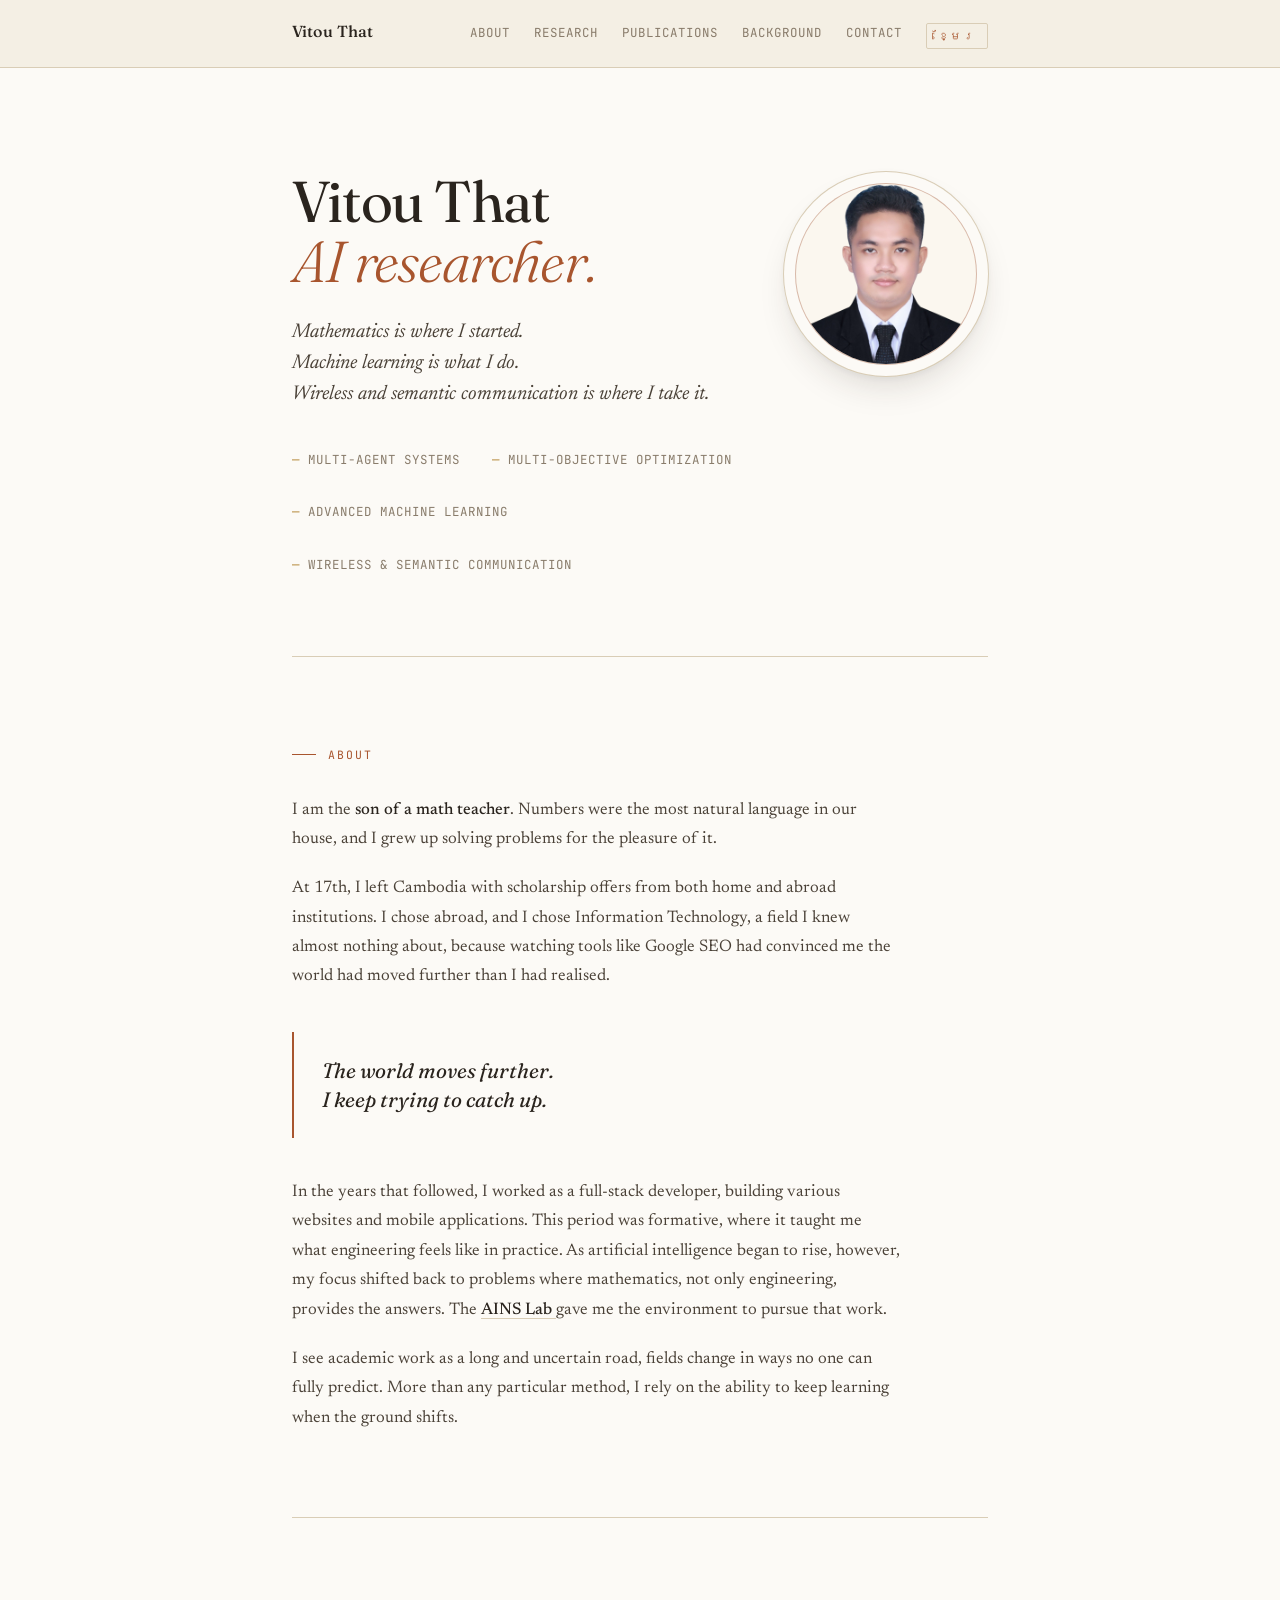
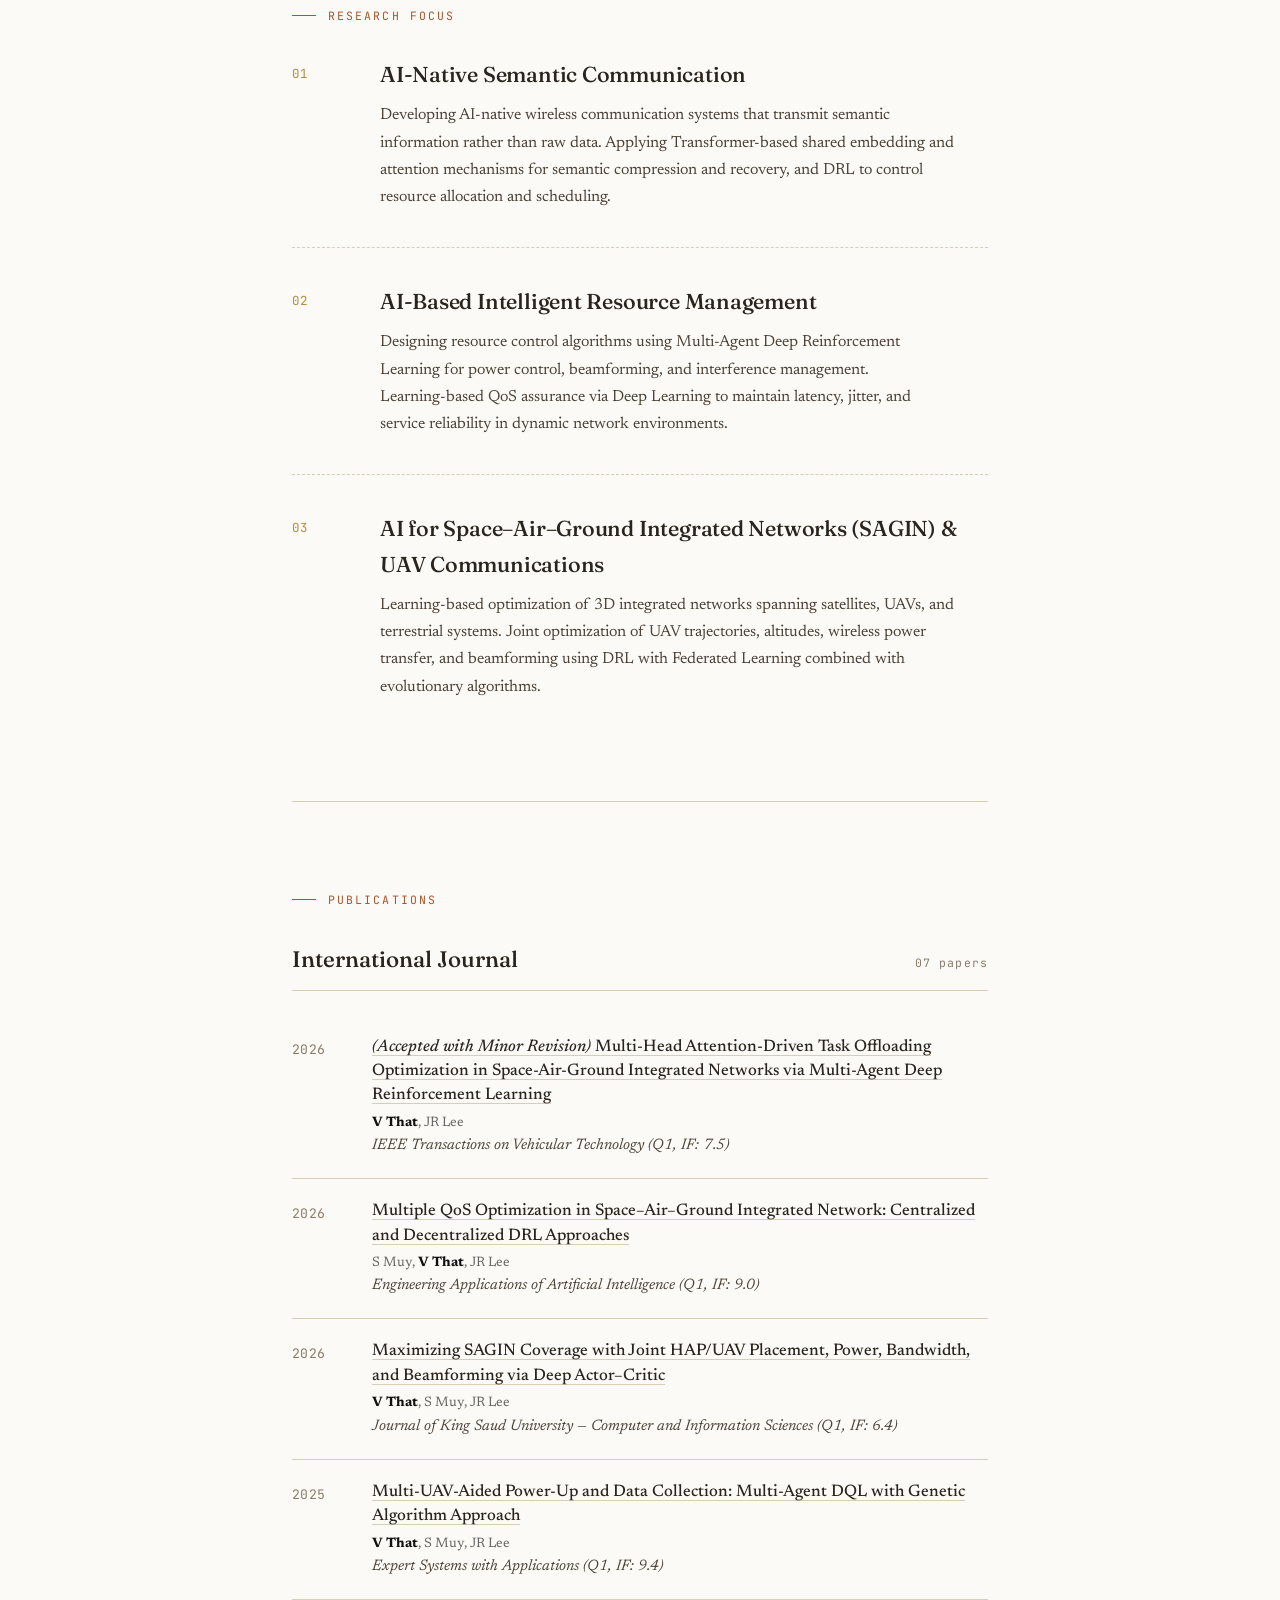
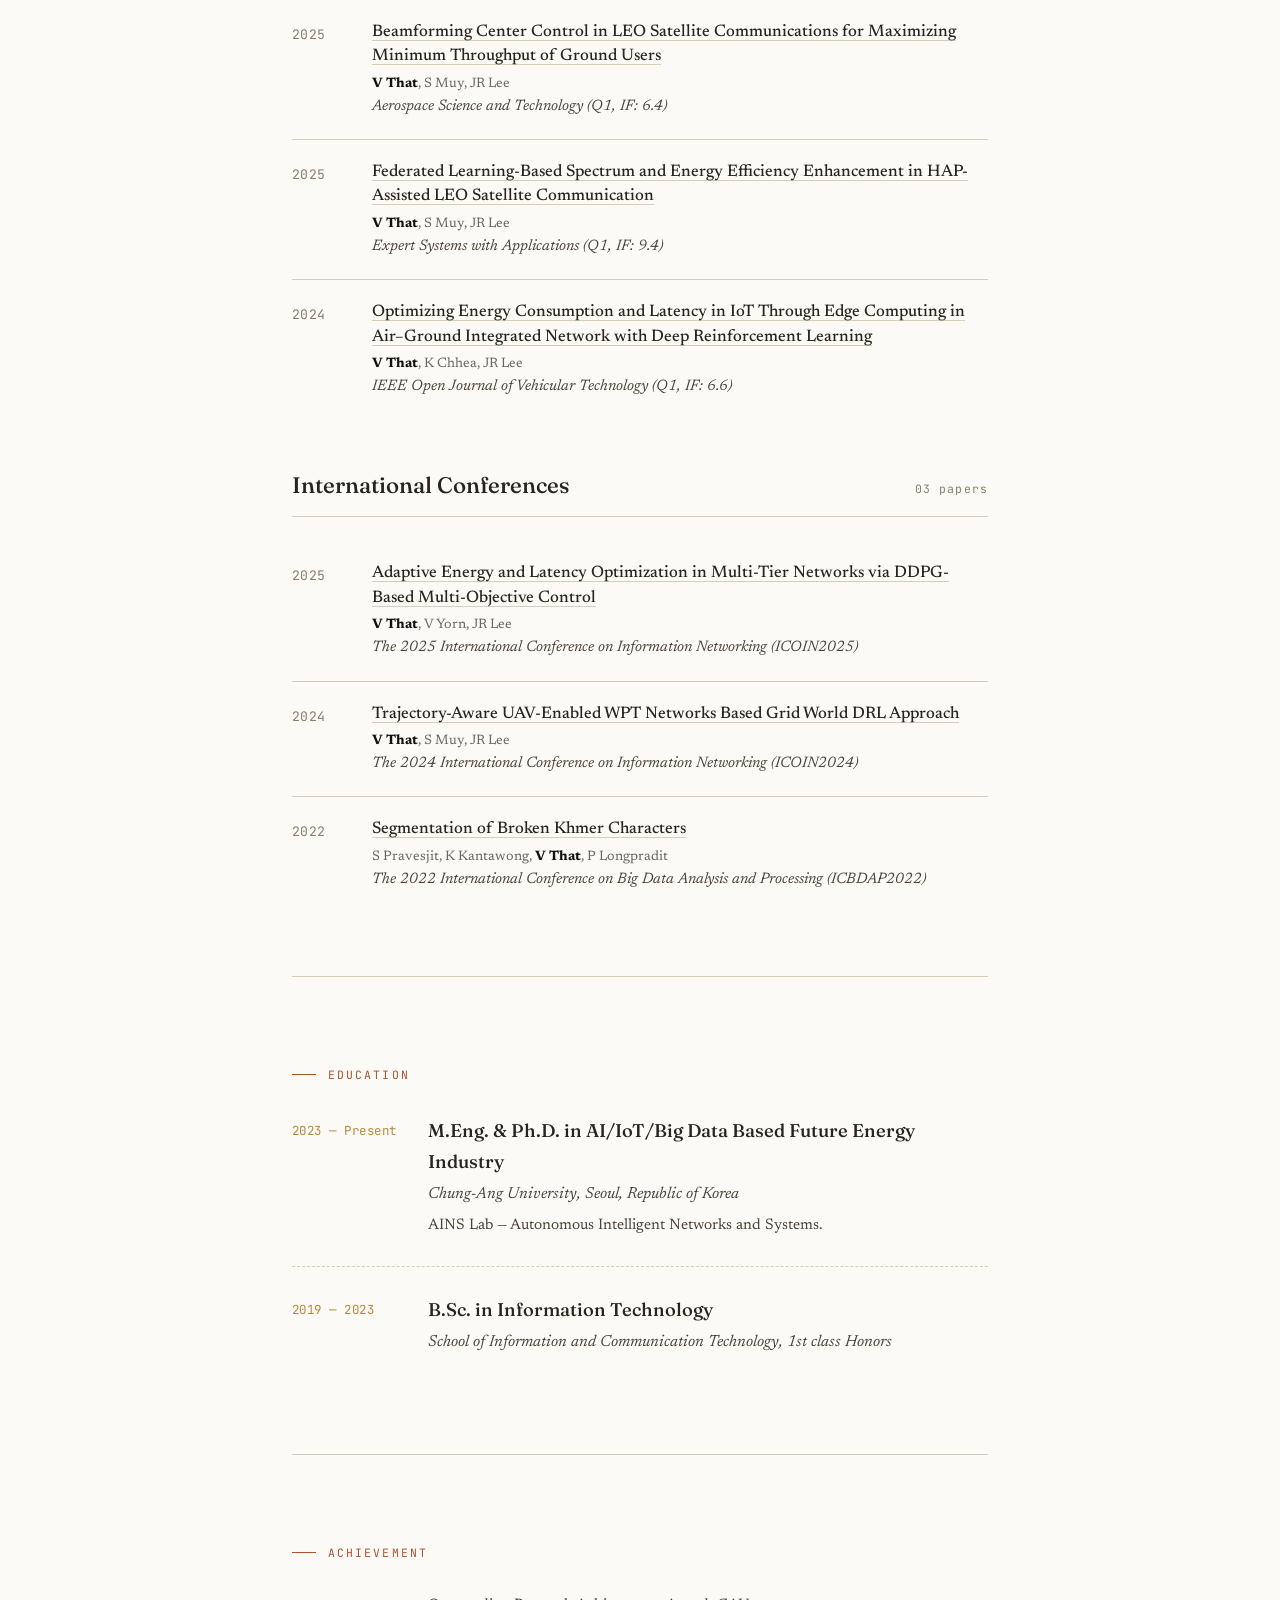
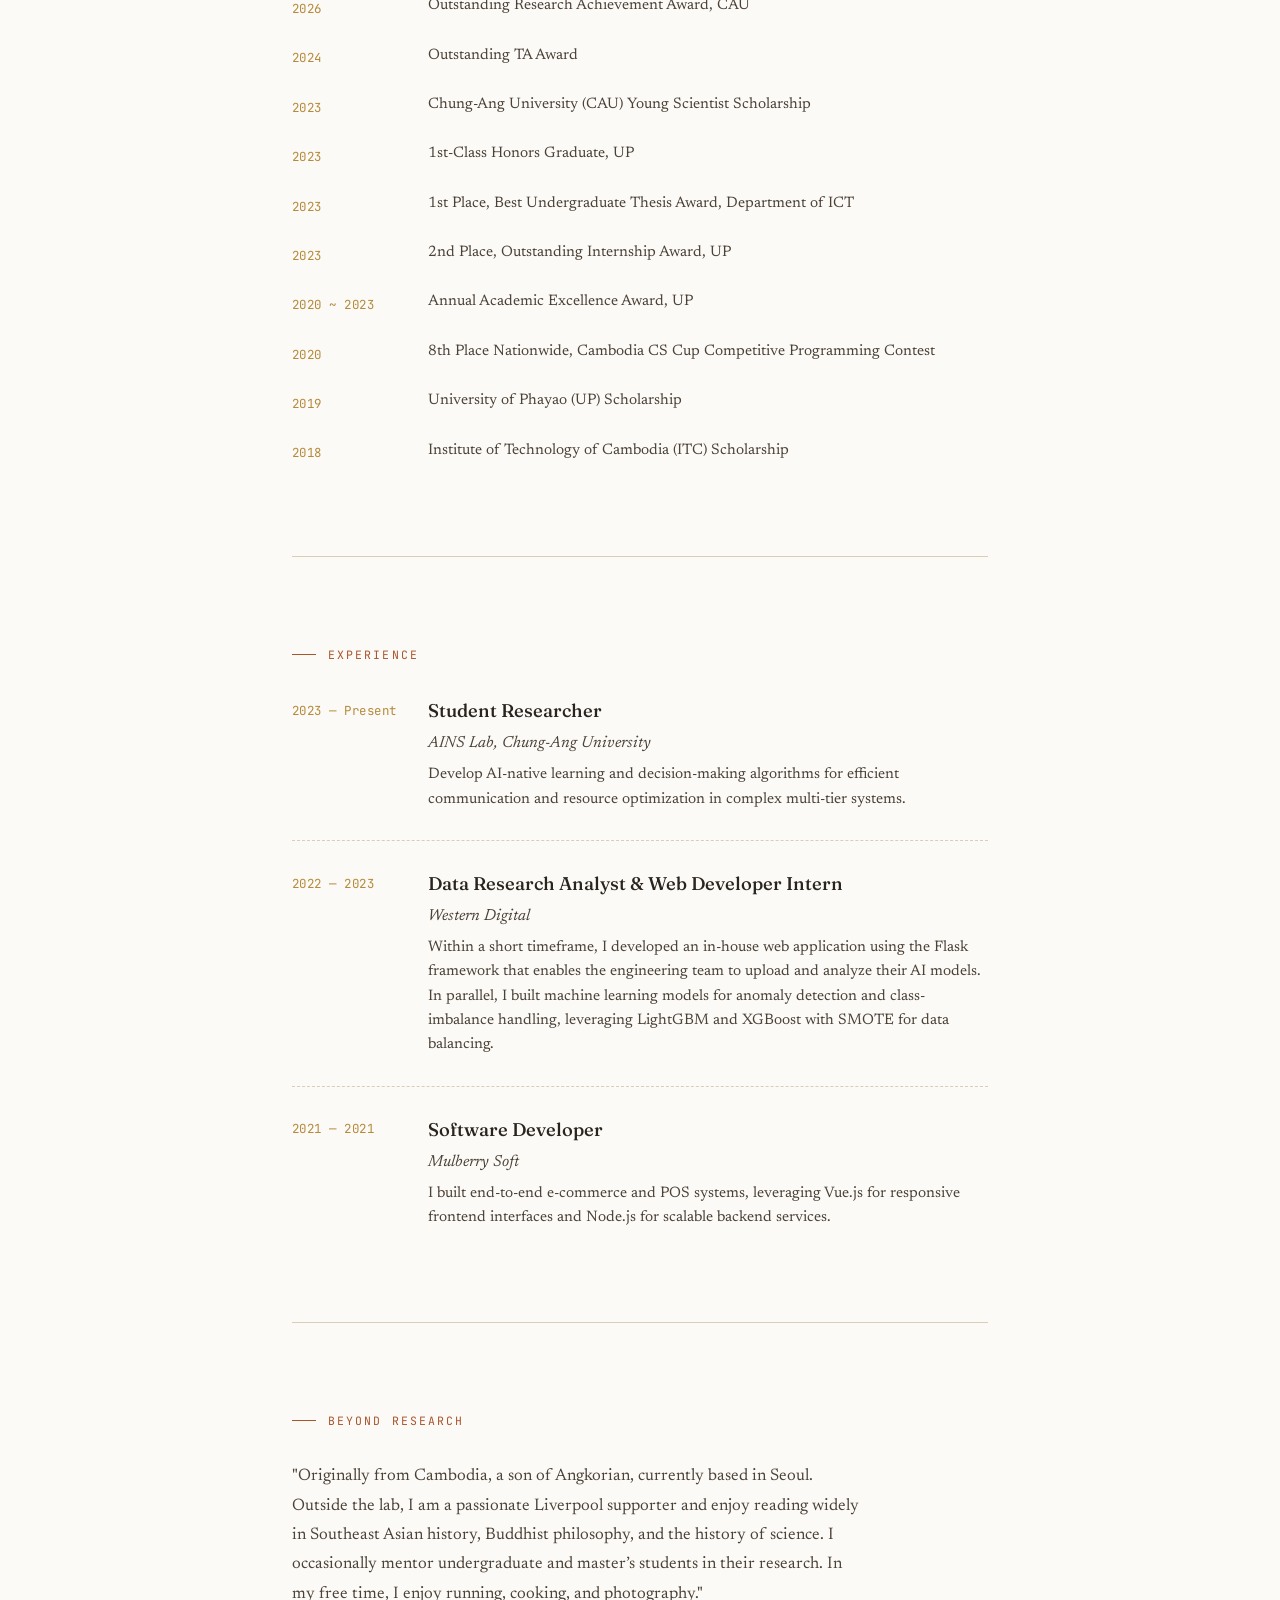
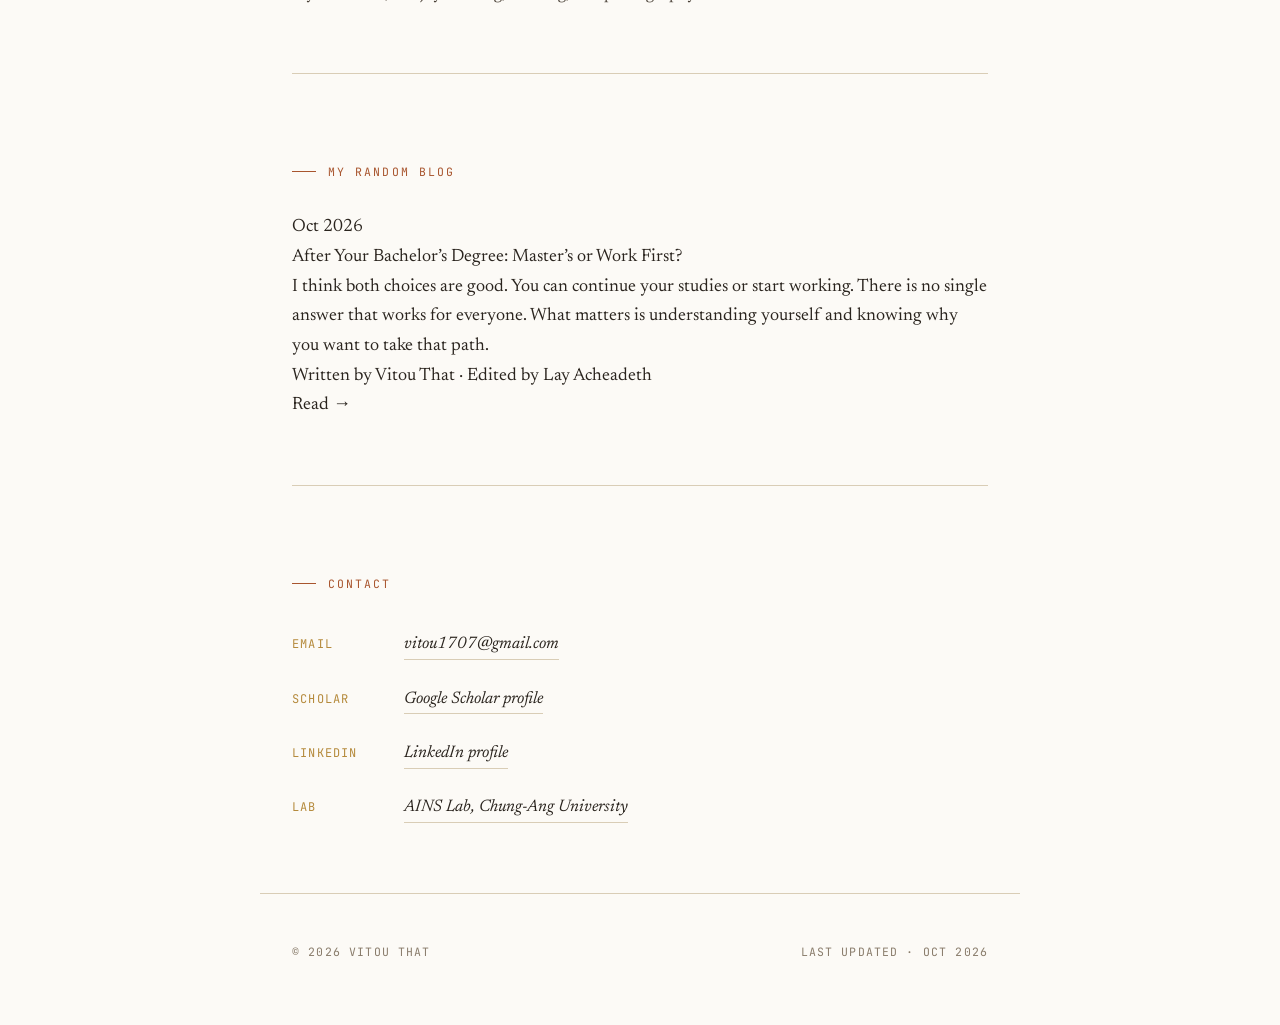
==== commit 4e76c16e: "Update index.html" ====
--- a/index.html
+++ b/index.html
@@ -18,9 +18,7 @@
 
 <body data-lang="en">
 
-  <!-- ============================================================
-       NAV
-       ============================================================ -->
+  <!--NAV -->
   <nav>
   <div class="nav-inner">
     
@@ -42,9 +40,7 @@
 
   <main>
 
-    <!-- ============================================================
-         HERO
-         ============================================================ -->
+    <!--  HERO-->
     <section class="hero">
   <div class="hero-grid">
     <div class="hero-text">
@@ -65,7 +61,6 @@
       </div>
       <!-- <div class="hero-actions">
         <a href="cv.pdf" class="btn" target="_blank" rel="noopener">Download CV</a>
-        <a href="#publications" class="btn btn-ghost">View Publications</a>
       </div> -->
     </div>
     <div class="hero-photo">
@@ -74,9 +69,7 @@
   </div>
 </section>
 
-    <!-- ============================================================
-         ABOUT
-         ============================================================ -->
+    <!-- ABOUT-->
     <section id="about" class="about">
       <div class="section-label"><span lang="en">About</span><span lang="kh">អំពីខ្ញុំ</span></div>
 
@@ -122,9 +115,7 @@
       </p>
     </section>
 
-    <!-- ============================================================
-         RESEARCH FOCUS
-         ============================================================ -->
+    <!--  RESEARCH FOCUS -->
     <section id="research">
       <div class="section-label"><span lang="en">Research Focus</span><span lang="kh">កិច្ចការស្រាវជ្រាវ</span></div>
 
@@ -170,9 +161,7 @@
       </div>
     </section>
 
-    <!-- ============================================================
-         PUBLICATIONS
-         ============================================================ -->
+    <!-- PUBLICATIONS -->
     <section id="publications">
       <div class="section-label"><span lang="en">Publications</span><span lang="kh">ស្នាដៃបោះពុម្ពផ្សាយ</span></div>
 
@@ -185,27 +174,11 @@
           <span class="pub-count" lang="kh">០៧ ឯកសារ</span>
         </div>
 
-
-        <!-- <div class="pub-title">
-              <a href="https://scholar.google.com/citations?user=IS3ER8QAAAAJ&hl=en" target="_blank" rel="noopener">
-                <span class="value">(Accepted with Minor Revision) Multi-Head Attention-Driven Task Offloading Optimization in Space-Air-Ground Integrated Networks via Multi-Agent Deep Reinforcement Learning</span>
-              </a>
-            </div>
-            <div class="pub-authors">
-                    <strong>V That</strong>, JR Lee
-            </div>
-            <div class="pub-venue">
-              IEEE Transactions on Vehicular Technology (Q1, IF: 7.5)
-            </div>
-          </div>
-          <div>
-           </div>
-          <div> -->
         <div class="pub">
            <div class="pub-year">2026</div>
            <div>
             <div class="pub-title">
-              <a href="https://www.sciencedirect.com/science/article/pii/S0952197625035791" target="_blank" rel="noopener">
+              <a href="" target="_blank" rel="noopener">
                 <span class="value"><i>(Accepted with Minor Revision)</i> Multi-Head Attention-Driven Task Offloading Optimization in Space-Air-Ground Integrated Networks via Multi-Agent Deep Reinforcement Learning</span>
               </a>
             </div>
@@ -398,9 +371,7 @@
       </div>
     </section>
 
-    <!-- ============================================================
-         EDUCATION
-         ============================================================ -->
+    <!-- EDUCATION-->
 
         <section id="background">
       <div class="section-label"><span lang="en">Education</span><span lang="kh">ការសិក្សា</span></div>
@@ -498,7 +469,7 @@
                 <span lang="en">University of Phayao (UP) Scholarship</span><span  lang="kh" >អាហារូបករណ៍ សាកលវិទ្យាល័យ Phayao (UP)</span>
             </div>
           </div>
-          
+
           <div class="entry-period"><span lang="en">2018</span><span  lang="kh" >២០១៨</span></div>
           <div>
             <div class="entry-note">
@@ -510,84 +481,11 @@
 
         </div>
 
-        <!-- <div class="entry">
-          <div class="entry-period"><span lang="en">2019</span><span  lang="kh" >២០១៩</span></div>
-          <div>
-            <div class="entry-note">
-                <span lang="en">University of Phayao (UP) Scholarship</span><span  lang="kh" >អាហារូបករណ៍ សាកលវិទ្យាល័យ Phayao (UP)</span>
-            </div>
-          </div>
-        </div> -->
-
-        <!-- <div class="entry">
-          <div class="entry-period"><span lang="en">2020</span><span  lang="kh" >២០២០</span></div>
-          <div>
-            <div class="entry-note">
-                <span lang="en">8th Place Nationwide, Cambodia CS Cup Competitive Programming Contest</span><span  lang="kh" >ចំណាត់ថ្នាក់លេខ ៨ ទូទាំងប្រទេស ក្នុងការប្រកួតសរសេរកម្មវិធីកុំព្យូទ័រ Cambodia CS Cup</span>
-            </div>
-          </div>
-        </div> -->
-
-        <!-- <div class="entry">
-          <div class="entry-period"><span lang="en">2020, 2021, 2022, 2023</span><span  lang="kh" >២០២០, ២០២១, ២០២២, ២០២៣</span></div>
-          <div>
-            <div class="entry-note">
-                <span lang="en">Annual Academic Excellence Award, UP</span><span  lang="kh" >និស្សិតឆ្នើមប្រចាំឆ្នាំ, UP</span>
-            </div>
-          </div>
-        </div> -->
-<!-- 
-        <div class="entry">
-          <div class="entry-period"><span lang="en">2023</span><span  lang="kh" >២០២៣</span></div>
-          <div>
-            <div class="entry-note">
-                <span lang="en">2nd Place, Outstanding Internship Award, UP</span><span  lang="kh" >ចំណាត់ថ្នាក់លេខ ២ រង្វាន់និស្សិតហាត់ការឆ្នើម, UP</span>
-            </div>
-          </div>
-        </div> -->
-
-        <!-- <div class="entry">
-          <div class="entry-period"><span lang="en">2023</span><span  lang="kh" >២០២៣</span></div>
-          <div>
-            <div class="entry-note">
-                <span lang="en">1st Place, Best Undergraduate Thesis Award, Department of ICT</span><span  lang="kh" >ចំណាត់ថ្នាក់លេខ ១ រង្វាន់និក្ខេបបទបរិញ្ញាបត្រល្អបំផុត, ដេប៉ាតេម៉ង់ ICT</span>
-            </div>
-          </div>
-        </div> -->
-
-        <!-- <div class="entry">
-          <div class="entry-period"><span lang="en">2023</span><span  lang="kh" >២០២៣</span></div>
-          <div>
-            <div class="entry-note">
-                <span lang="en">1st-Class Honors Graduate, UP</span><span  lang="kh" >បញ្ចប់ការសិក្សាថ្នាក់បរិញ្ញាបត្រ រង្វាន់កិត្តិយសថ្នាក់ទី១, UP</span>
-            </div>
-          </div>
-        </div> -->
-
-         <!-- <div class="entry">
-          <div class="entry-period"><span lang="en">2023</span><span  lang="kh" >២០២៣</span></div>
-          <div>
-            <div class="entry-note">
-                <span lang="en">Chung-Ang University (CAU) Young Scientist Scholarship</span><span  lang="kh" >អាហារូបករណ៍អ្នកវិទ្យាសាស្ត្រវ័យក្មេង នៃសាកលវិទ្យាល័យ Chung-Ang, CAU</span>
-            </div>
-          </div>
-        </div> -->
-<!-- 
-        <div class="entry">
-          <div class="entry-period"><span lang="en">2026</span><span  lang="kh" >២០២៦</span></div>
-          <div>
-            <div class="entry-note">
-                <span lang="en">Outstanding Research Achievement Award</span><span  lang="kh" >រង្វាន់ស្នាដៃស្រាវជ្រាវឆ្នើមប្រចាំឆ្នាំ, CAU</span>
-            </div>
-          </div>
-        </div> -->
-
-      </div>
-    </section>
-
-    <!-- ============================================================
-         EXPERIENCE
-         ============================================================ -->
+
+      </div>
+    </section>
+
+    <!-- EXPERIENCE -->
     <section id="experience">
       <div class="section-label"><span lang="en">Experience</span><span lang="kh">បទពិសោធន៍ការងារ</span></div>
 
@@ -636,36 +534,9 @@
       </div>
     </section>
 
-    <!-- ============================================================
-         AWARDS  (delete entire section if none)
-         ============================================================ -->
-    <!-- <section id="awards">
-      <div class="section-label">Awards &amp; Honors</div>
-
-      <div class="awards">
-
-        <div class="award">
-          <div class="award-year">20XX</div>
-          <div>
-            <div class="award-title">[Award Name]</div>
-            <div class="award-org">[Granting Body]</div>
-          </div>
-        </div>
-
-        <div class="award">
-          <div class="award-year">20XX</div>
-          <div>
-            <div class="award-title">[Scholarship / Fellowship Name]</div>
-            <div class="award-org">[Granting Body]</div>
-          </div>
-        </div>
-
-      </div>
-    </section> -->
-
-    <!-- ============================================================
-         BEYOND RESEARCH  (optional — delete if not needed)
-         ============================================================ -->
+   
+
+    <!--BEYOND RESEARCH   -->
     <section id="beyond">
       <div class="section-label"><span lang="en">Beyond Research</span><span lang="kh">ក្រៅពីការស្រាវជ្រាវ</span></div>
       <p class="beyond-text">
@@ -676,17 +547,48 @@
       </p>
     </section>
 
-    <section id="blog">
-      <div class="section-label">My Random Blog (Soon TBA)</div>
-
-      <div class="awards">
-
-      </div>
-    </section>
-
-    <!-- ============================================================
-         CONTACT
-         ============================================================ -->
+<section id="blog">
+  <div class="section-label">
+    <span lang="en">My Random Blog</span>
+    <span lang="kh">អត្ថបទរបស់ខ្ញុំ</span>
+  </div>
+
+  <div class="blog-list">
+
+    <a class="blog-item" href="topic_1.html">
+      <div class="blog-date">
+        <span lang="en">Oct 2026</span>
+        <span lang="kh">តុលា ២០២៦</span>
+      </div>
+      <div class="blog-body">
+        <div class="blog-title">
+          <span lang="en">After Your Bachelor’s Degree: Master’s or Work First?</span>
+          <span lang="kh">រៀនចប់បរិញ្ញាបត្រ គួរបន្តអនុបណ្ឌិត ឬចេញធ្វើការ?</span>
+        </div>
+        <p class="blog-excerpt">
+          <span lang="en">
+I think both choices are good. You can continue your studies or start working. There is no single answer that works for everyone.
+What matters is understanding yourself and knowing why you want to take that path.</span>
+          <span lang="kh">សំណួរនេះប្រហែលជាអ្វីដែលនិស្សិតជាច្រើនគិតនៅពេលជិតរៀនចប់។ អ្នកខ្លះគិតថាគួរបន្តរៀនឱ្យបានខ្ពស់មុនសិន។ អ្នកខ្លះទៀតចង់ចេញធ្វើការ រកប្រាក់ចំណូល និងស្វែងយល់ពីជីវិតពិត។
+            សម្រាប់ខ្ញុំ ខ្ញុំគិតថាជម្រើសទាំងពីរសុទ្ធតែល្អ។ អ្វីដែលសំខាន់មិនមែនថាផ្លូវណាល្អជាងគេនោះទេ ប៉ុន្តែគឺថា **តើផ្លូវណាសមនឹងខ្លួនយើងជាងគេនៅពេលនេះ?</span>
+        </p>
+        <div class="blog-by">
+          <span class="by-label"><span lang="en">Written by</span><span lang="kh">សរសេរដោយ</span></span>
+          <span class="by-name"><span lang="en">Vitou That</span><span lang="kh">ថាត វិទូ</span></span>
+          <span class="by-sep">·</span>
+          <span class="by-label"><span lang="en">Edited by</span><span lang="kh">កែសម្រួលដោយ</span></span>
+          <span class="by-name"><span lang="en">Lay Acheadeth</span><span lang="kh">ឡាយ អជដេត</span></span>
+        </div>
+        <span class="blog-more">
+          <span lang="en">Read →</span><span lang="kh">អានបន្ត →</span>
+        </span>
+      </div>
+    </a>
+
+  </div>
+</section>
+
+    <!--  CONTACT-->
     <section id="contact">
       <div class="section-label"><span lang="en">Contact</span><span lang="kh">ទំនាក់ទំនង</span></div>
 
@@ -718,7 +620,7 @@
 
   <footer>
     <div>© 2026 Vitou That</div>
-    <div>Last updated · May 2026</div>
+    <div>Last updated · Oct 2026</div>
   </footer>
 <script>
   (function () {
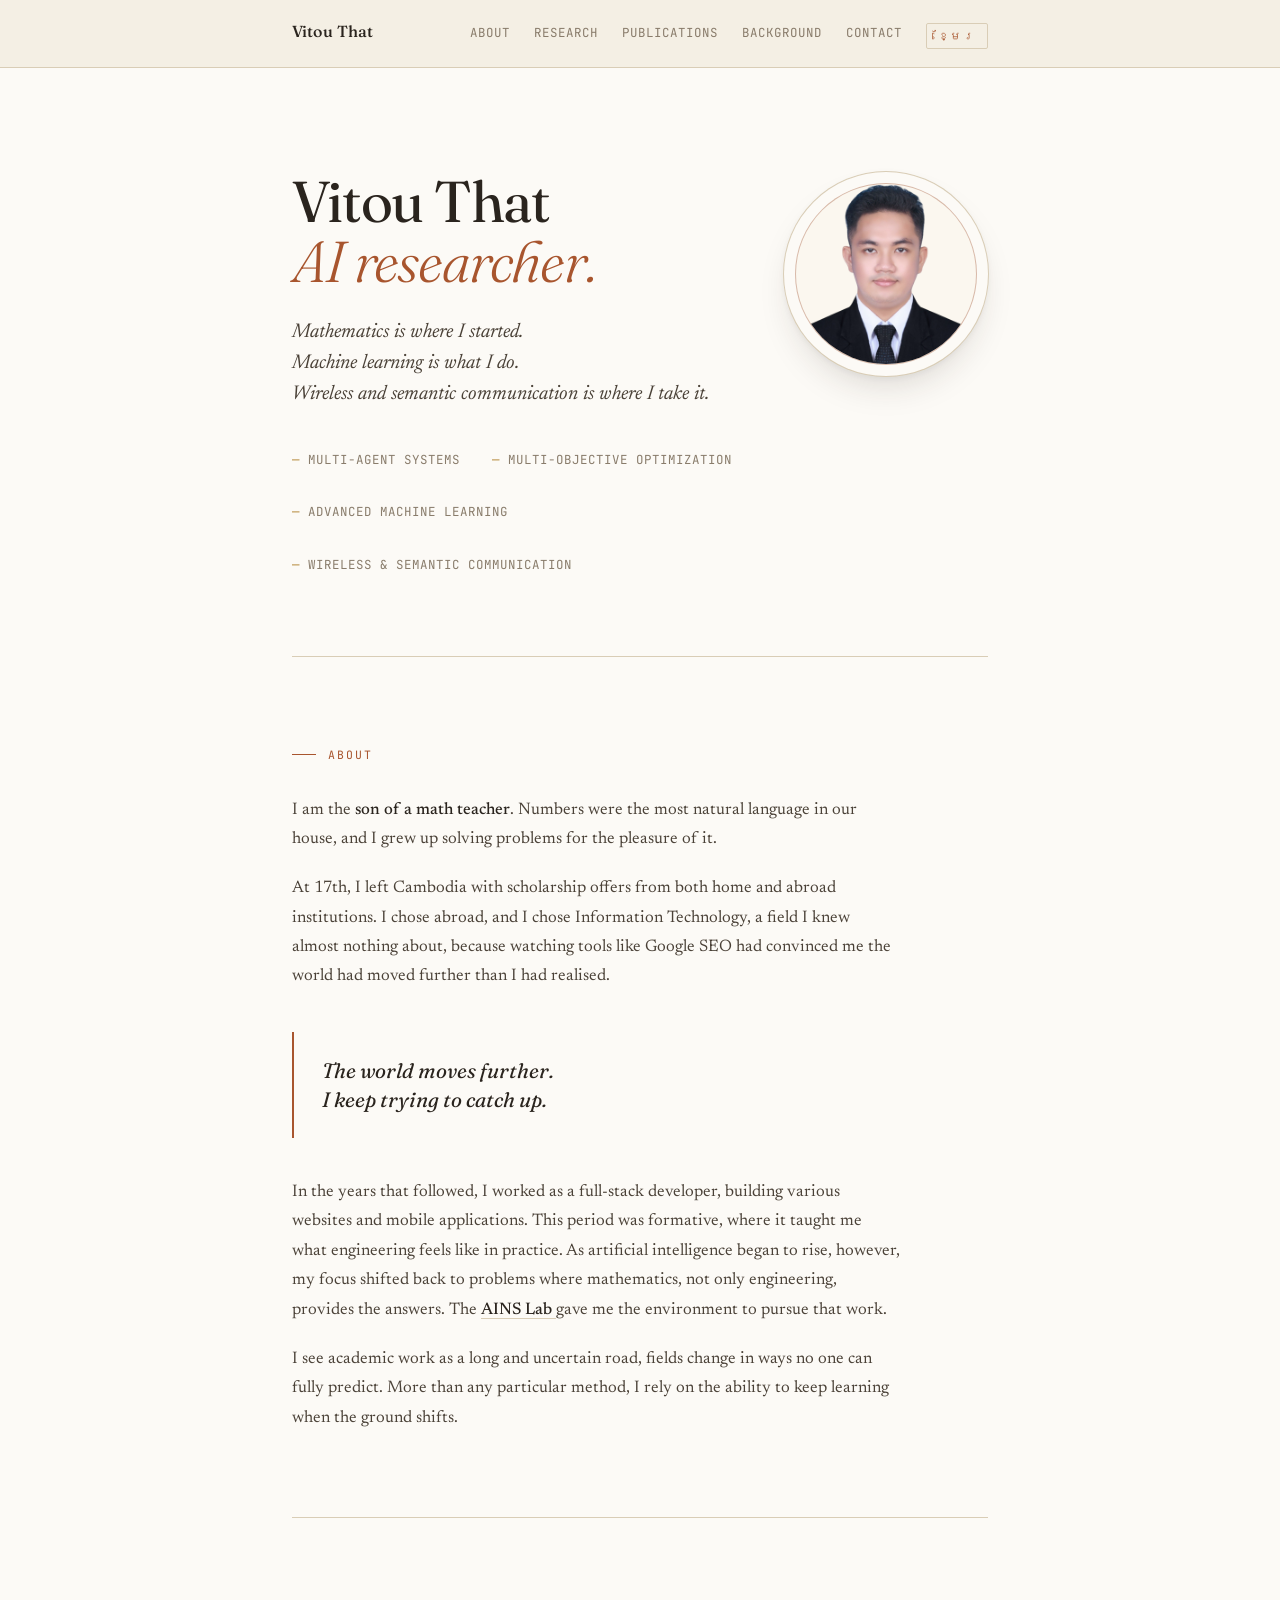
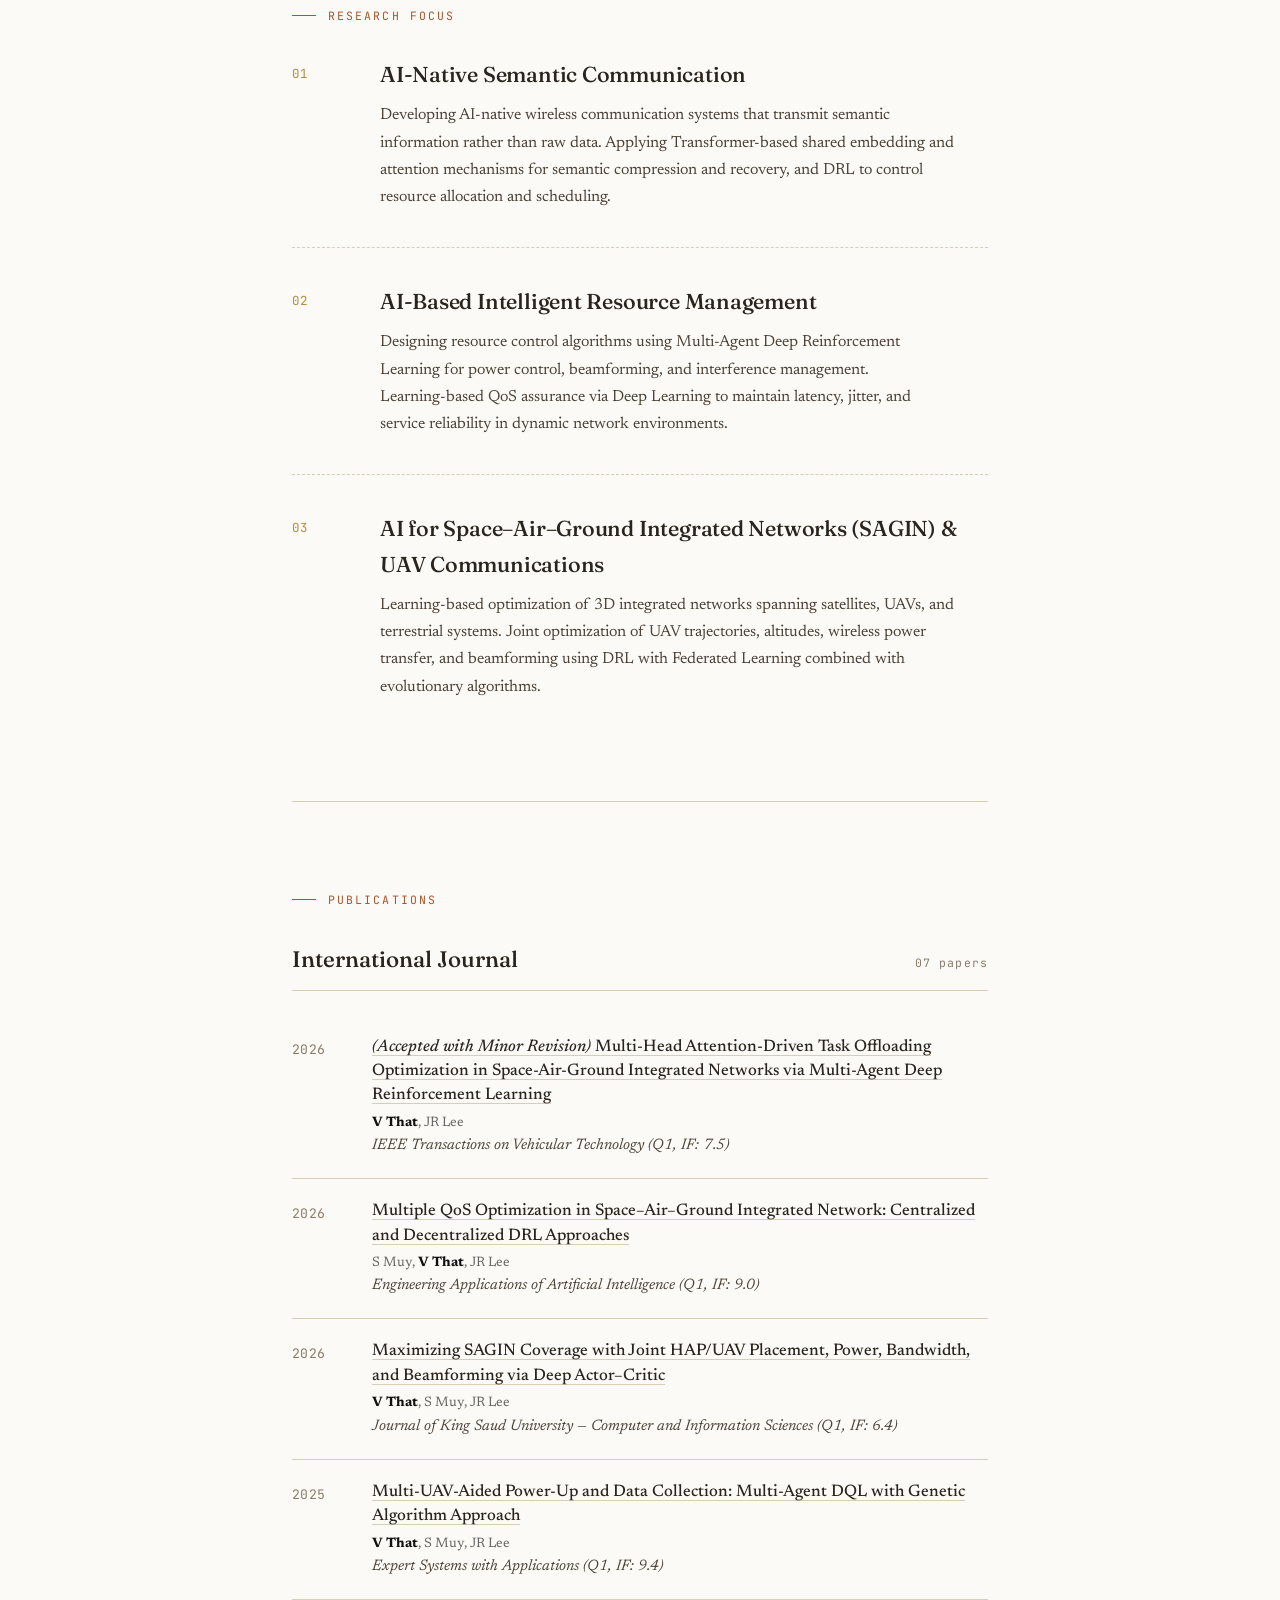
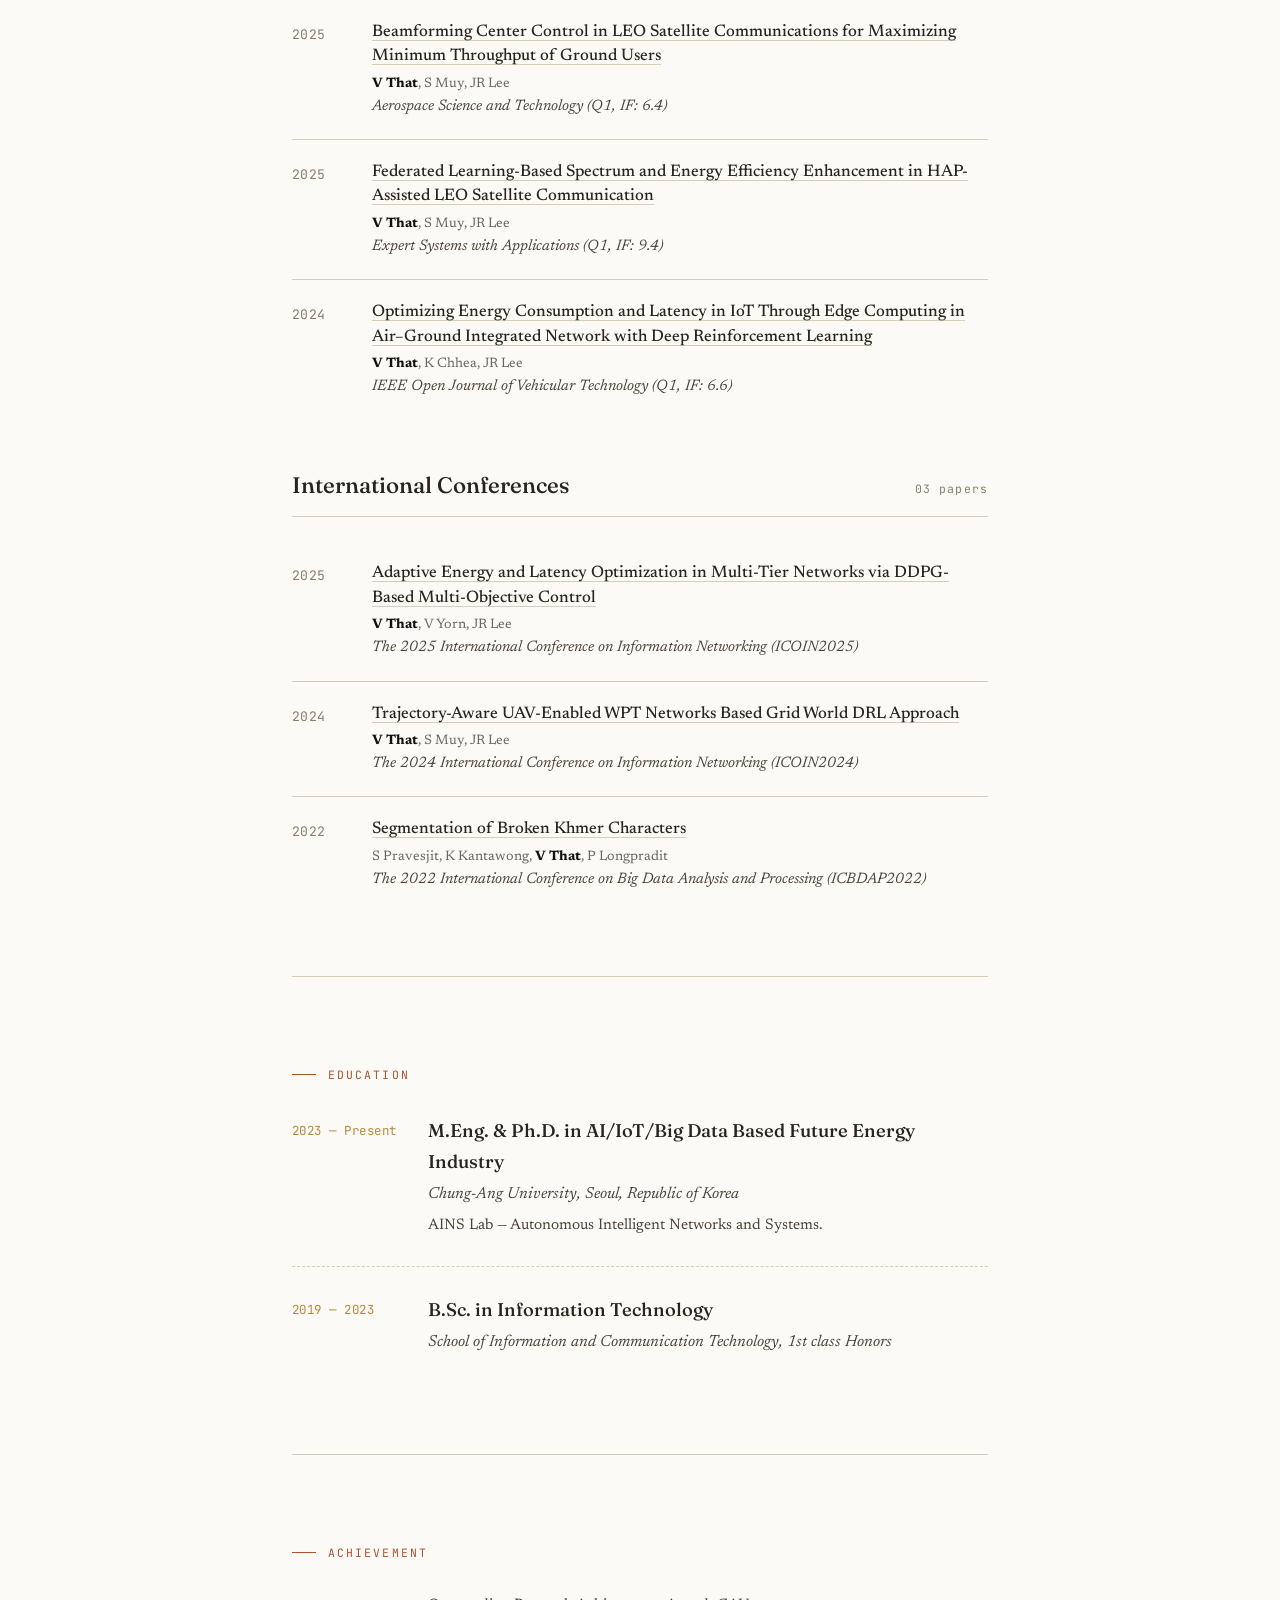
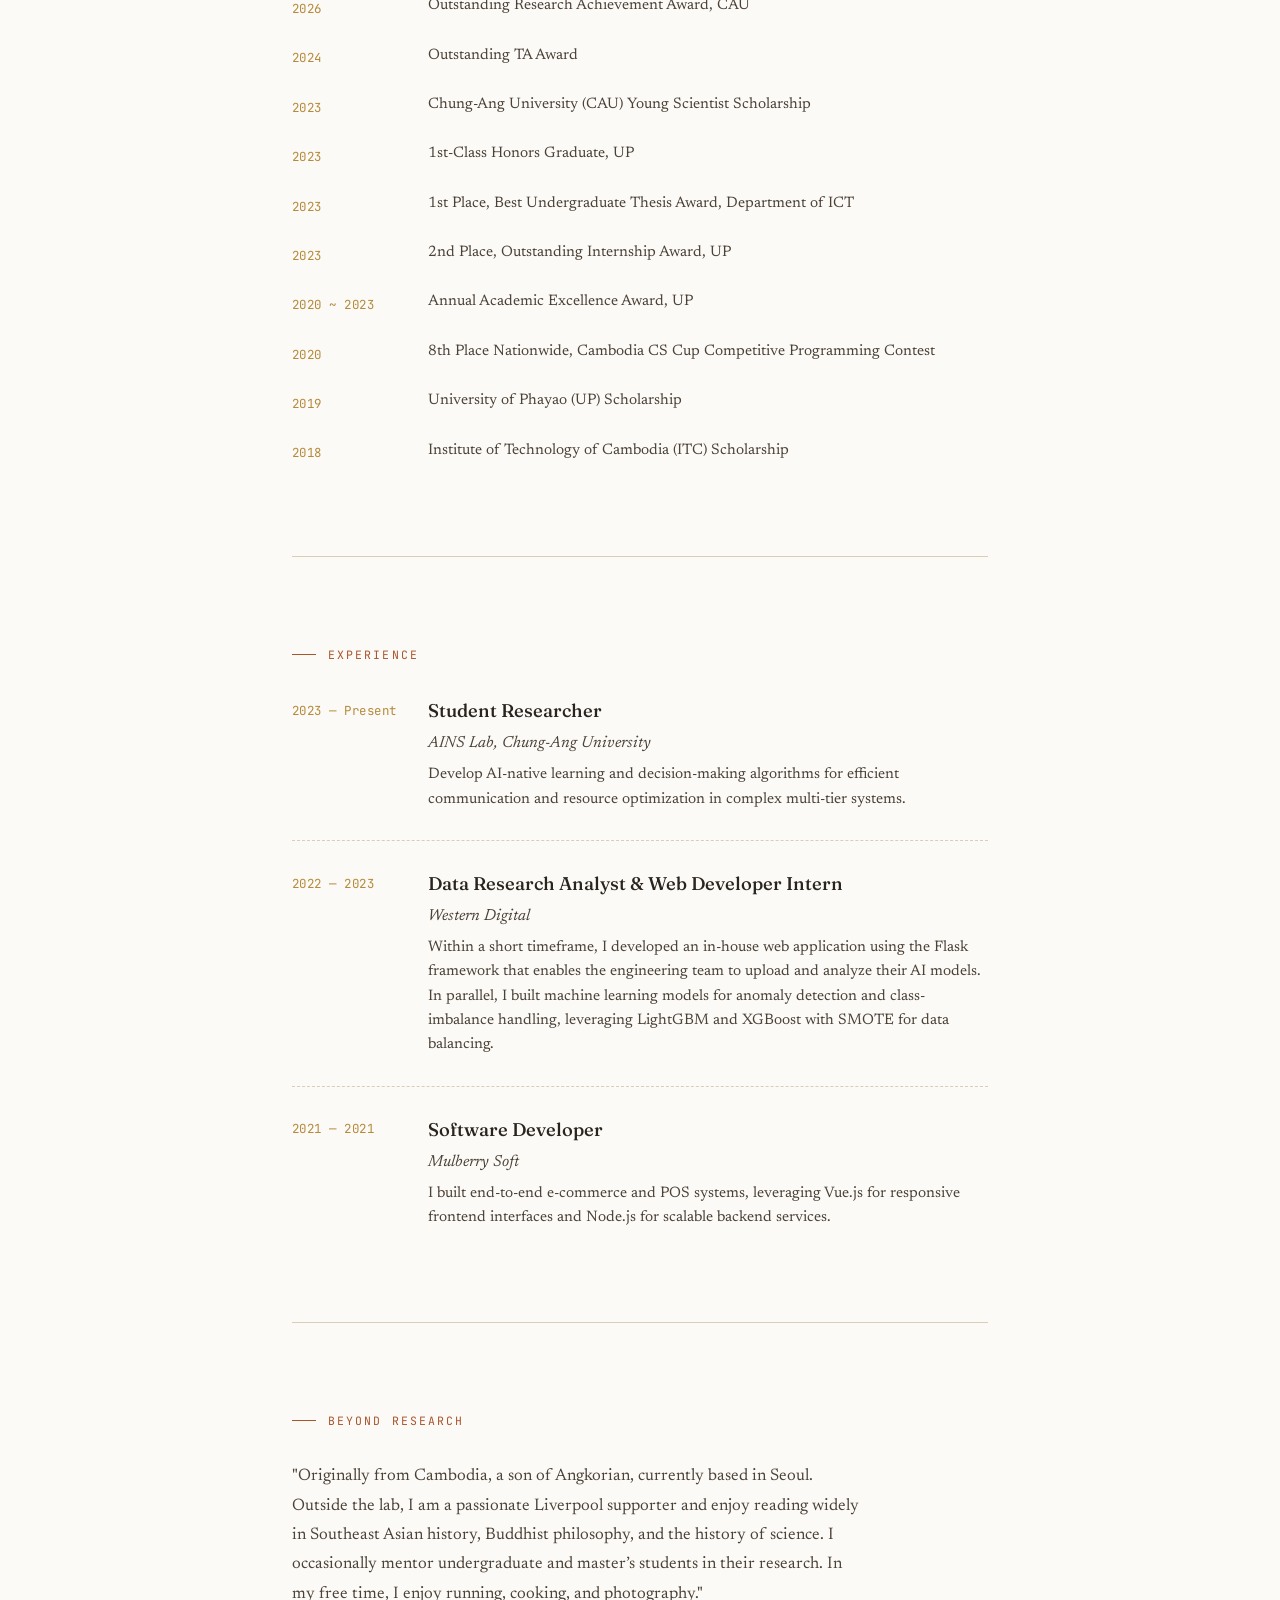
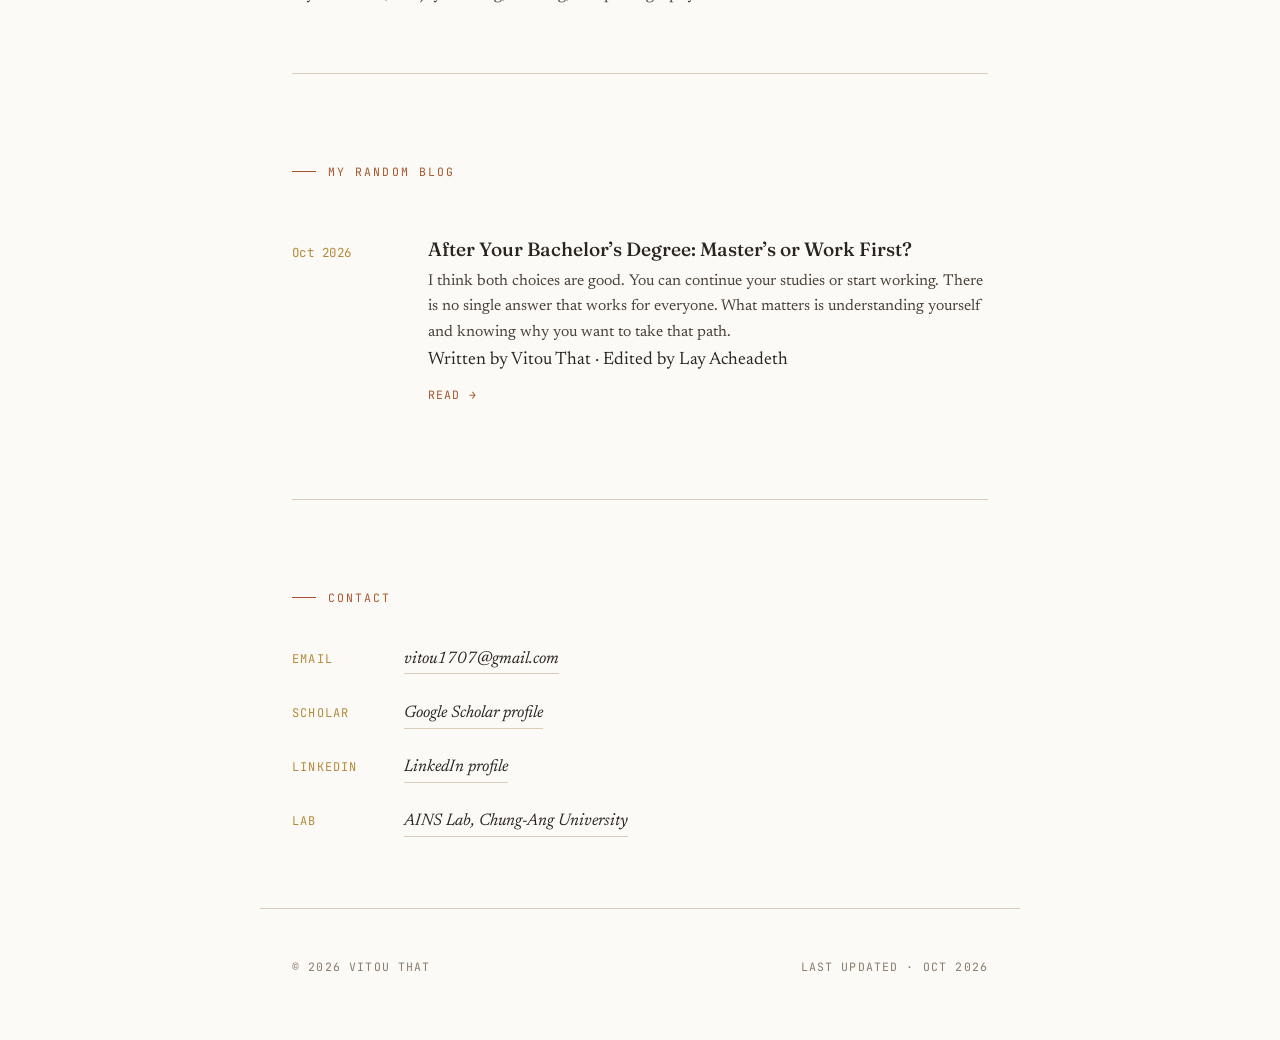
==== commit 3b0702c6: "Update index.html" ====
--- a/index.html
+++ b/index.html
@@ -4,7 +4,7 @@
   <meta charset="UTF-8">
   <meta name="description" content="Vitou That is an AI-focused applied machine learning researcher working on deep reinforcement learning, optimization, and intelligent systems. Researcher at AINS Lab.">
   <meta name="viewport" content="width=device-width, initial-scale=1.0">
-  <title>Vitou That — AI Researcher</title>
+  <title>Vitou That Website</title>
 
   <!-- Fonts -->
   <link rel="preconnect" href="https://fonts.googleapis.com">
--- a/styles.css
+++ b/styles.css
@@ -1,11 +1,5 @@
-/* ============================================================
-   STYLES.CSS — portfolio for Vitou That
-   ============================================================ */
-
-
-/* ============================================================
-   1. THEME VARIABLES  (edit colors here)
-   ============================================================ */
+
+/* THEME */
 :root {
   --cream:        #fcfaf6;   /* page background */
   --cream-soft:   #EFE7D7;   /* soft card */
@@ -23,9 +17,9 @@
 }
 
 
-/* ============================================================
-   2. RESET & BASE
-   ============================================================ */
+
+/* RESET */
+
 * { box-sizing: border-box; margin: 0; padding: 0; }
 
 html { scroll-behavior: smooth; }
@@ -58,9 +52,7 @@
 }
 
 
-/* ============================================================
-   3. NAVIGATION
-   ============================================================ */
+ /* NAVIGATION */
 nav {
   position: sticky;
   top: 0;
@@ -101,9 +93,7 @@
 .nav-links a:hover { color: var(--clay); }
 
 
-/* ============================================================
-   4. LAYOUT
-   ============================================================ */
+   /* LAYOUT */
 main {
   max-width: var(--max-width);
   margin: 0 auto;
@@ -136,9 +126,7 @@
 }
 
 
-/* ============================================================
-   5. HERO
-   ============================================================ */
+/* HERO */
 .hero {
   padding-top: 6.5rem;
   padding-bottom: 5rem;
@@ -215,10 +203,7 @@
   flex-wrap: wrap;
 }
 
-
-/* ============================================================
-   6. BUTTONS
-   ============================================================ */
+ /* BUTTONS */
 .btn {
   display: inline-block;
   padding: 0.7rem 1.4rem;
@@ -248,9 +233,7 @@
 }
 
 
-/* ============================================================
-   7. ABOUT
-   ============================================================ */
+   /* ABOUT */
 .about p {
   font-size: 1.05rem;
   line-height: 1.75;
@@ -275,9 +258,7 @@
 }
 
 
-/* ============================================================
-   8. RESEARCH THEMES
-   ============================================================ */
+   /* RESEARCH THEMES */
 .themes {
   display: flex;
   flex-direction: column;
@@ -315,9 +296,7 @@
 }
 
 
-/* ============================================================
-   9. PUBLICATIONS
-   ============================================================ */
+/*  PUBLICATIONS */
 .pub-section {
   margin-bottom: 3rem;
 }
@@ -375,9 +354,7 @@
 }
 
 
-/* ============================================================
-   10. TIMELINE  (Education & Experience)
-   ============================================================ */
+/* TIMELINE  (Education & Experience) */
 .timeline {
   display: flex;
   flex-direction: column;
@@ -419,9 +396,7 @@
 }
 
 
-/* ============================================================
-   11. AWARDS
-   ============================================================ */
+/*  AWARDS */
 .awards {
   display: flex;
   flex-direction: column;
@@ -453,9 +428,7 @@
 }
 
 
-/* ============================================================
-   12. BEYOND RESEARCH
-   ============================================================ */
+/*  BEYOND RESEARCH */
 .beyond-text {
   font-size: 1.05rem;
   line-height: 1.75;
@@ -464,9 +437,7 @@
 }
 
 
-/* ============================================================
-   13. CONTACT
-   ============================================================ */
+/*  CONTACT */
 .contact-list {
   display: flex;
   flex-direction: column;
@@ -501,9 +472,7 @@
 }
 
 
-/* ============================================================
-   14. FOOTER
-   ============================================================ */
+/*  FOOTER */
 footer {
   max-width: var(--max-width);
   margin: 0 auto;
@@ -521,9 +490,7 @@
 }
 
 
-/* ============================================================
-   15. RESPONSIVE  (mobile)
-   ============================================================ */
+/* RESPONSIVE  (mobile) */
 @media (max-width: 600px) {
   body { font-size: 17px; }
 
@@ -555,9 +522,7 @@
     }
 }
 
-/* ============================================================
-   16. LANGUAGE SWITCHER
-   ============================================================ */
+/*  LANGUAGE SWITCHER */
 
 /* Default: English */
 body[data-lang="en"] [lang="kh"] {
@@ -588,7 +553,7 @@
 
 /* Khmer reads slightly larger comfortably */
 body[data-lang="kh"] p,
-body[data-lang="kh"] .tagline { line-height: 1.85; }
+body[data-lang="kh"] .tagline { line-height: 1.45; }
 
 /* Toggle button */
 .lang-toggle {
@@ -621,3 +586,194 @@
   color: var(--text, #111);
   font-weight: 700;
 }
+
+
+/* blog */
+
+/* ============================================================
+   17. BLOG LIST  (#blog on the home page)
+   ============================================================ */
+.blog-list {
+  display: flex;
+  flex-direction: column;
+}
+
+.blog-item {
+  display: grid;
+  grid-template-columns: 7rem 1fr;
+  gap: 1.5rem;
+  padding: 1.5rem 0;
+  border-bottom: 1px dashed var(--sand);
+  color: inherit;
+}
+.blog-item:last-child { border-bottom: none; }
+.blog-item:hover { color: inherit; border-bottom-color: var(--sand); }
+
+.blog-date {
+  font-family: 'JetBrains Mono', monospace;
+  font-size: 0.78rem;
+  color: var(--ochre);
+  letter-spacing: 0.04em;
+  padding-top: 0.35rem;
+  white-space: nowrap;
+}
+
+.blog-body { min-width: 0; }          /* lets the text shrink inside the grid */
+
+.blog-title {
+  font-family: 'Fraunces', serif;
+  font-weight: 500;
+  font-size: 1.2rem;
+  line-height: 1.3;
+  color: var(--bark);
+  margin-bottom: 0.4rem;
+  transition: color 0.2s;
+  overflow-wrap: break-word;
+}
+.blog-item:hover .blog-title { color: var(--clay); }
+
+.blog-excerpt {
+  font-size: 0.98rem;
+  line-height: 1.65;
+  color: var(--bark-soft);
+  max-width: 36rem;
+  overflow-wrap: break-word;
+  word-break: break-word;
+  /* clamp to 3 lines — no overflow, no matter how long the text is */
+  display: -webkit-box;
+  -webkit-box-orient: vertical;
+  -webkit-line-clamp: 3;
+  line-clamp: 3;
+  overflow: hidden;
+}
+
+.blog-more {
+  display: inline-block;
+  margin-top: 0.6rem;
+  font-family: 'JetBrains Mono', monospace;
+  font-size: 0.72rem;
+  text-transform: uppercase;
+  letter-spacing: 0.1em;
+  color: var(--clay);
+  transition: letter-spacing 0.2s;
+}
+.blog-item:hover .blog-more { letter-spacing: 0.16em; }
+
+
+/* ============================================================
+   18. BLOG POST PAGE
+   ============================================================ */
+.post {
+  padding: 4.5rem 0 2rem;
+  max-width: 38rem;
+}
+.post-meta {
+  font-family: 'JetBrains Mono', monospace;
+  font-size: 0.72rem;
+  text-transform: uppercase;
+  letter-spacing: 0.12em;
+  color: var(--stone);
+  margin-bottom: 1rem;
+}
+.post-title {
+  font-family: 'Fraunces', serif;
+  font-weight: 400;
+  font-size: clamp(1.9rem, 4.5vw, 2.6rem);
+  line-height: 1.12;
+  letter-spacing: -0.02em;
+  color: var(--bark);
+  margin-bottom: 1.25rem;
+  overflow-wrap: break-word;
+}
+.post-lede {
+  font-family: 'Newsreader', serif;
+  font-style: italic;
+  font-size: 1.22rem;
+  line-height: 1.55;
+  color: var(--bark-soft);
+  padding-bottom: 1.75rem;
+  margin-bottom: 1.75rem;
+  border-bottom: 1px solid var(--sand);
+}
+.post p {
+  font-size: 1.05rem;
+  line-height: 1.8;
+  color: var(--bark-soft);
+  margin-bottom: 1.35rem;
+  overflow-wrap: break-word;
+}
+.post h2 {
+  font-family: 'Fraunces', serif;
+  font-weight: 500;
+  font-size: 1.3rem;
+  letter-spacing: -0.01em;
+  color: var(--bark);
+  margin: 2.5rem 0 0.9rem;
+}
+.post blockquote {
+  margin: 2.25rem 0;
+  padding: 0.25rem 0 0.25rem 1.75rem;
+  border-left: 2px solid var(--clay);
+  font-family: 'Fraunces', serif;
+  font-style: italic;
+  font-size: 1.2rem;
+  line-height: 1.45;
+  color: var(--bark);
+}
+
+.post-back { border-bottom: none; }
+
+.post-nav {
+  padding: 2.5rem 0 1rem;
+  border-top: 1px solid var(--sand);
+}
+.post-nav a {
+  font-family: 'JetBrains Mono', monospace;
+  font-size: 0.75rem;
+  text-transform: uppercase;
+  letter-spacing: 0.1em;
+  color: var(--stone);
+  border-bottom: none;
+}
+.post-nav a:hover { color: var(--clay); }
+
+/* Khmer typography on blog + post text */
+body[data-lang="kh"] .blog-title,
+body[data-lang="kh"] .blog-excerpt,
+body[data-lang="kh"] .post-title,
+body[data-lang="kh"] .post-lede,
+body[data-lang="kh"] .post h2 {
+  font-family: 'Noto Serif Khmer', 'Newsreader', serif;
+}
+body[data-lang="kh"] .blog-excerpt { -webkit-line-clamp: 3; line-clamp: 3; }
+
+@media (max-width: 600px) {
+  .blog-item { grid-template-columns: 5.5rem 1fr; gap: 1rem; }
+  .post { padding-top: 3rem; }
+  .post-lede { font-size: 1.12rem; }
+}
+
+/* Byline on post pages */
+.post-byline {
+  display: flex;
+  flex-wrap: wrap;
+  gap: 0.35rem 2rem;
+  font-family: 'JetBrains Mono', monospace;
+  font-size: 0.72rem;
+  letter-spacing: 0.08em;
+  margin-bottom: 1.75rem;
+}
+.post-byline .by-label {
+  text-transform: uppercase;
+  color: var(--ochre);
+  margin-right: 0.5rem;
+}
+.post-byline .by-name { color: var(--bark-soft); }
+
+/* Khmer font for the meta lines */
+body[data-lang="kh"] .blog-date,
+body[data-lang="kh"] .post-meta,
+body[data-lang="kh"] .post-byline {
+  font-family: 'Noto Serif Khmer', 'JetBrains Mono', monospace;
+  letter-spacing: 0;
+}
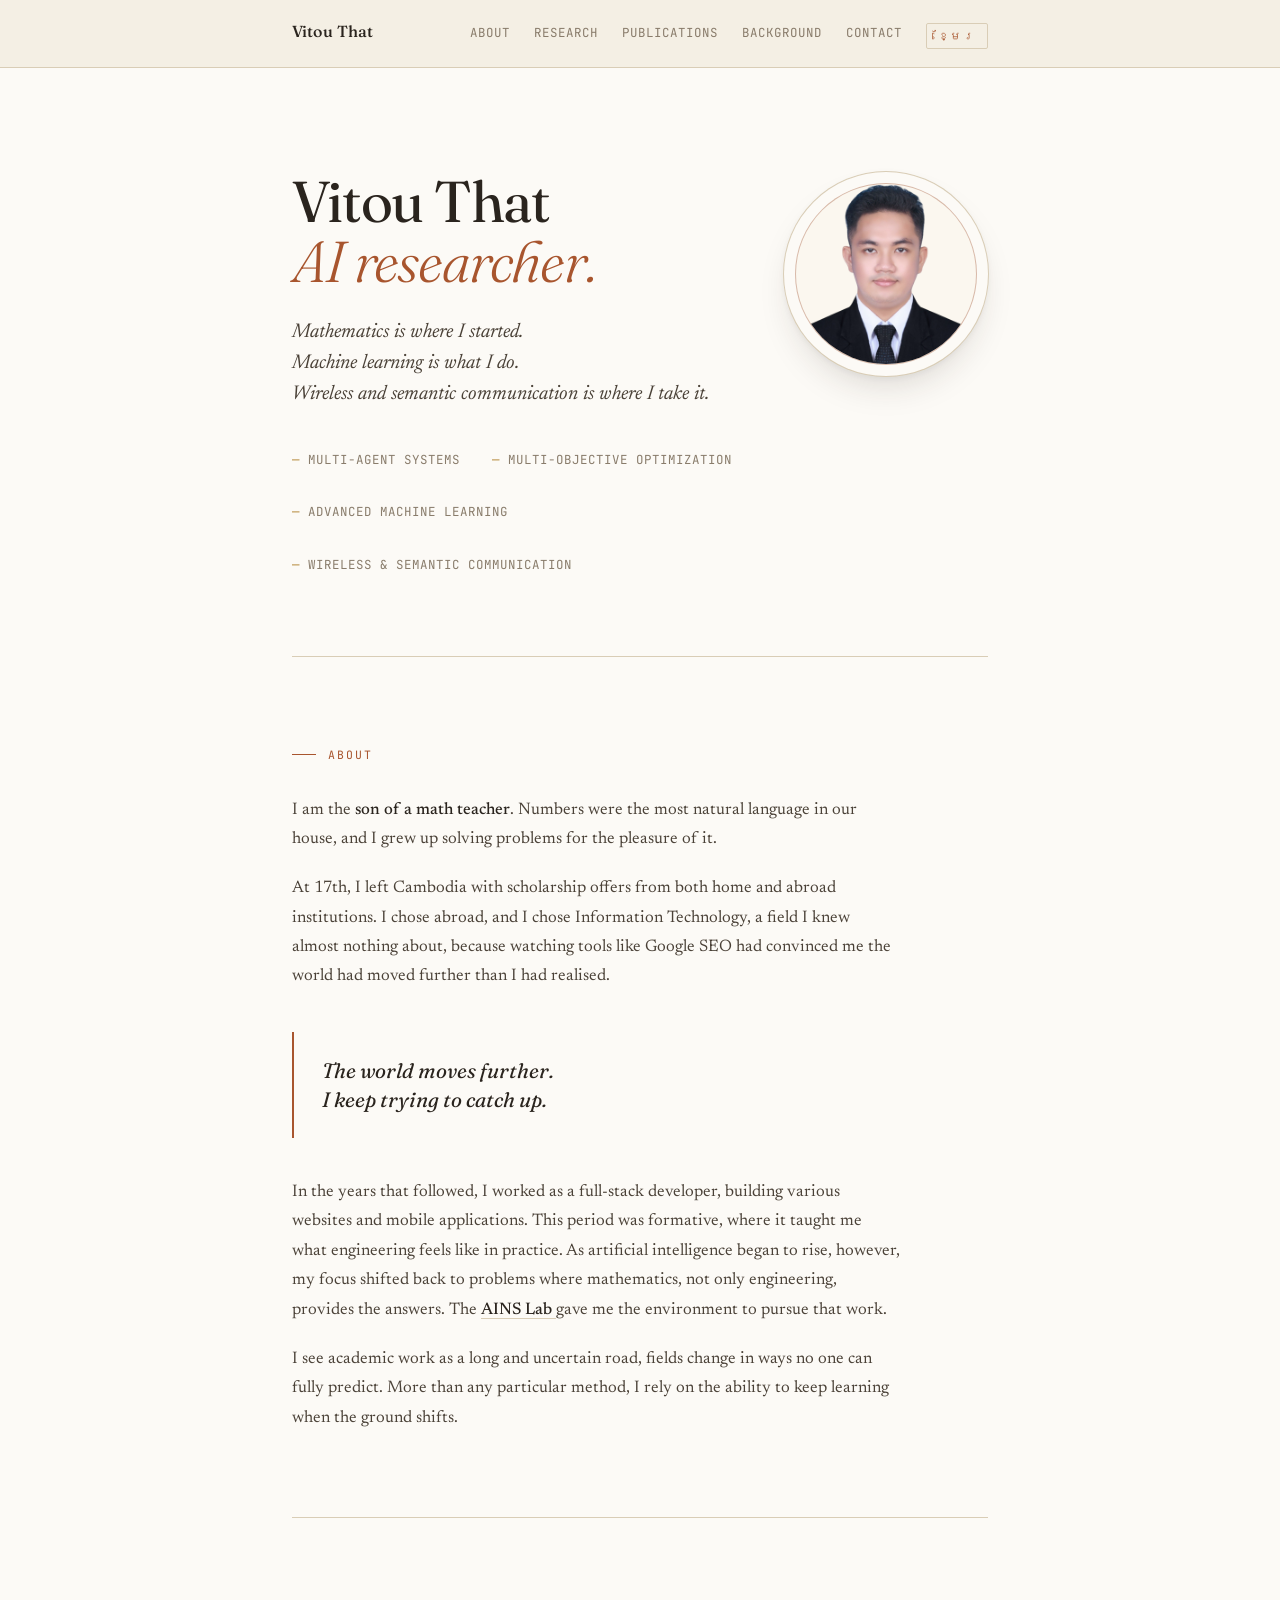
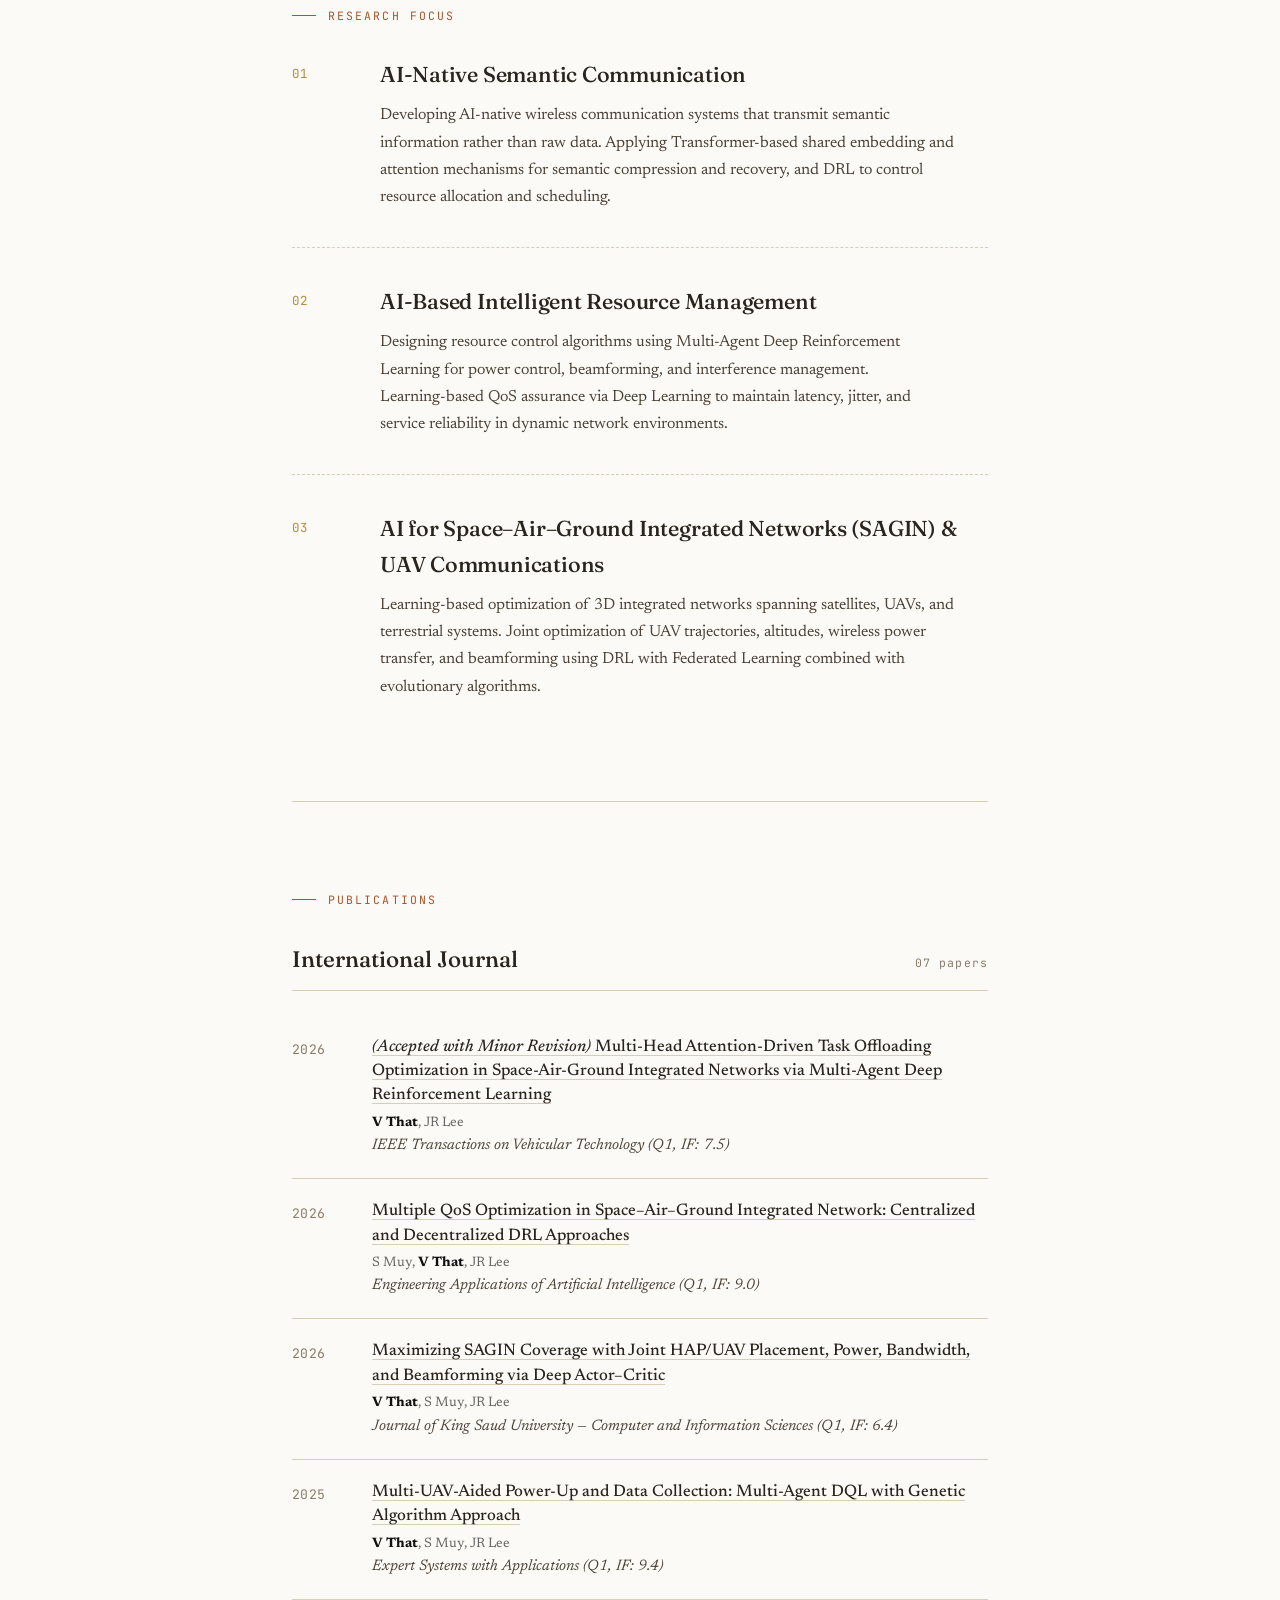
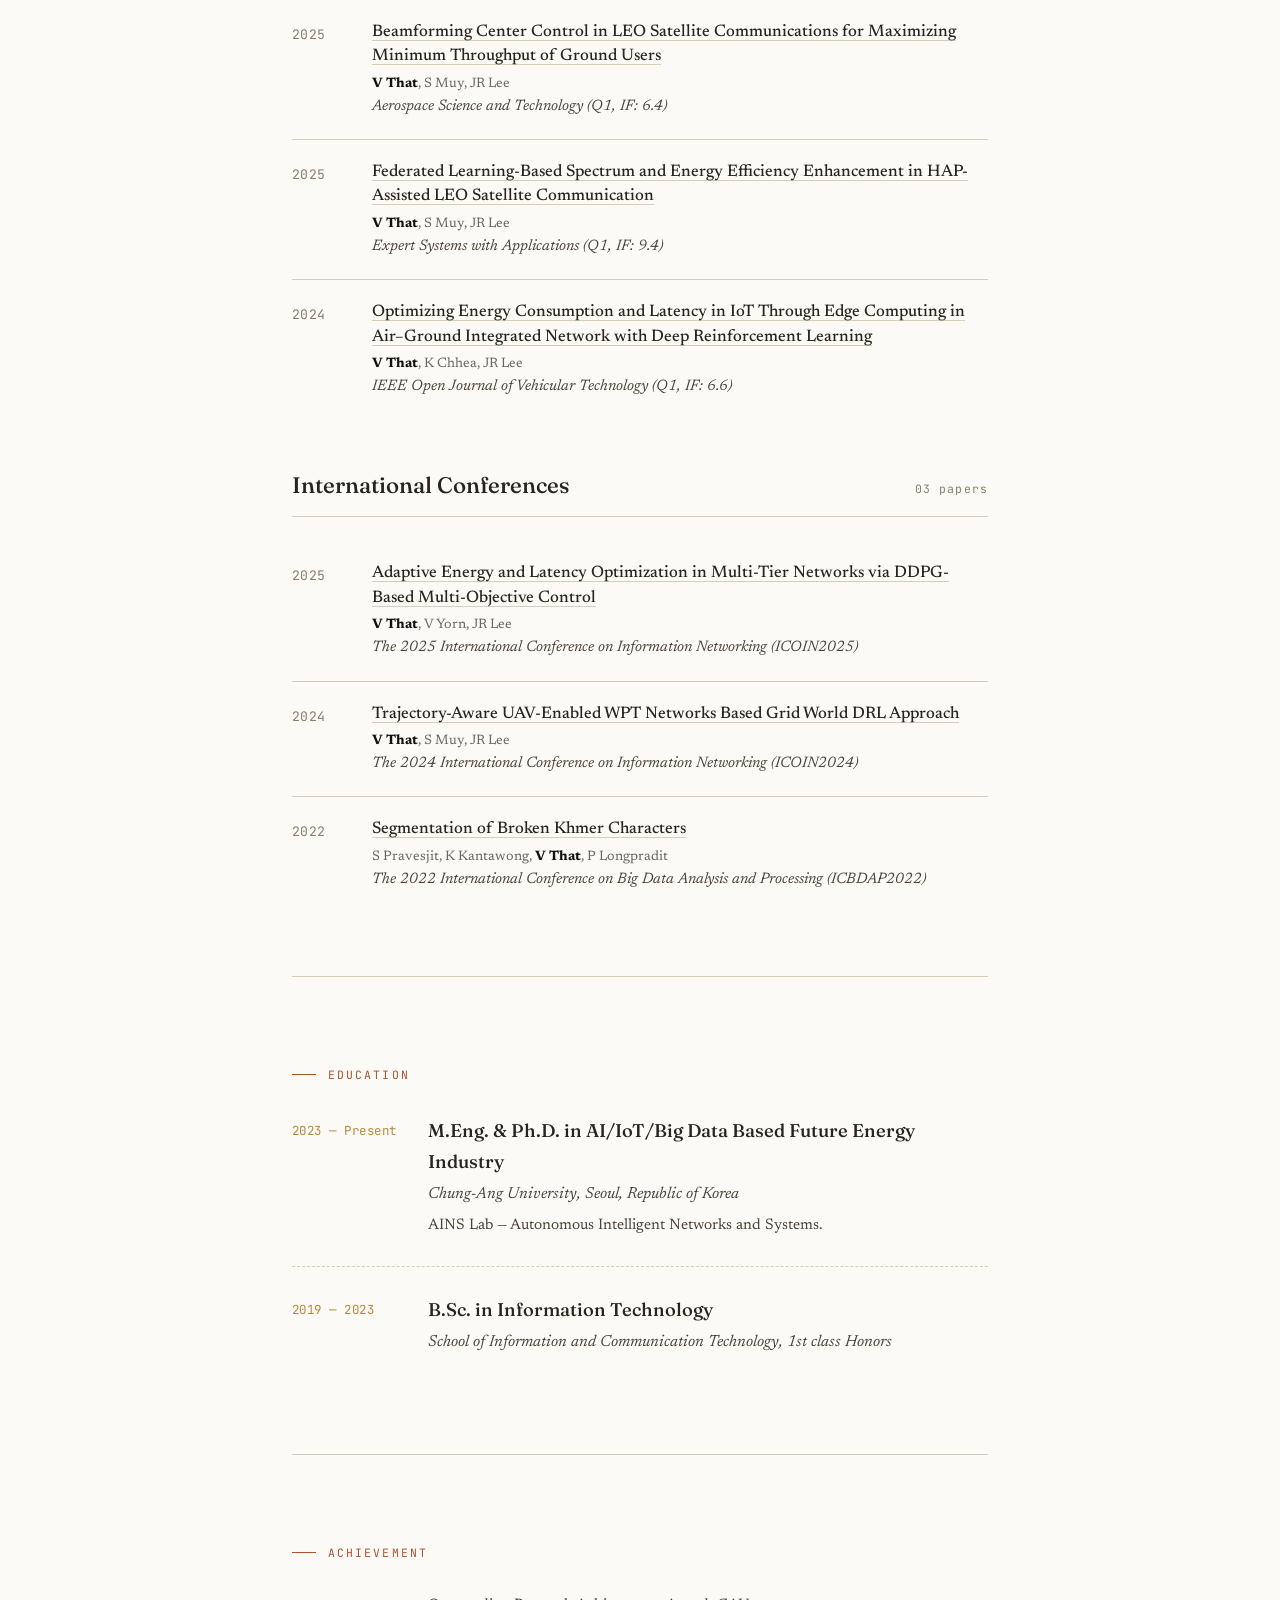
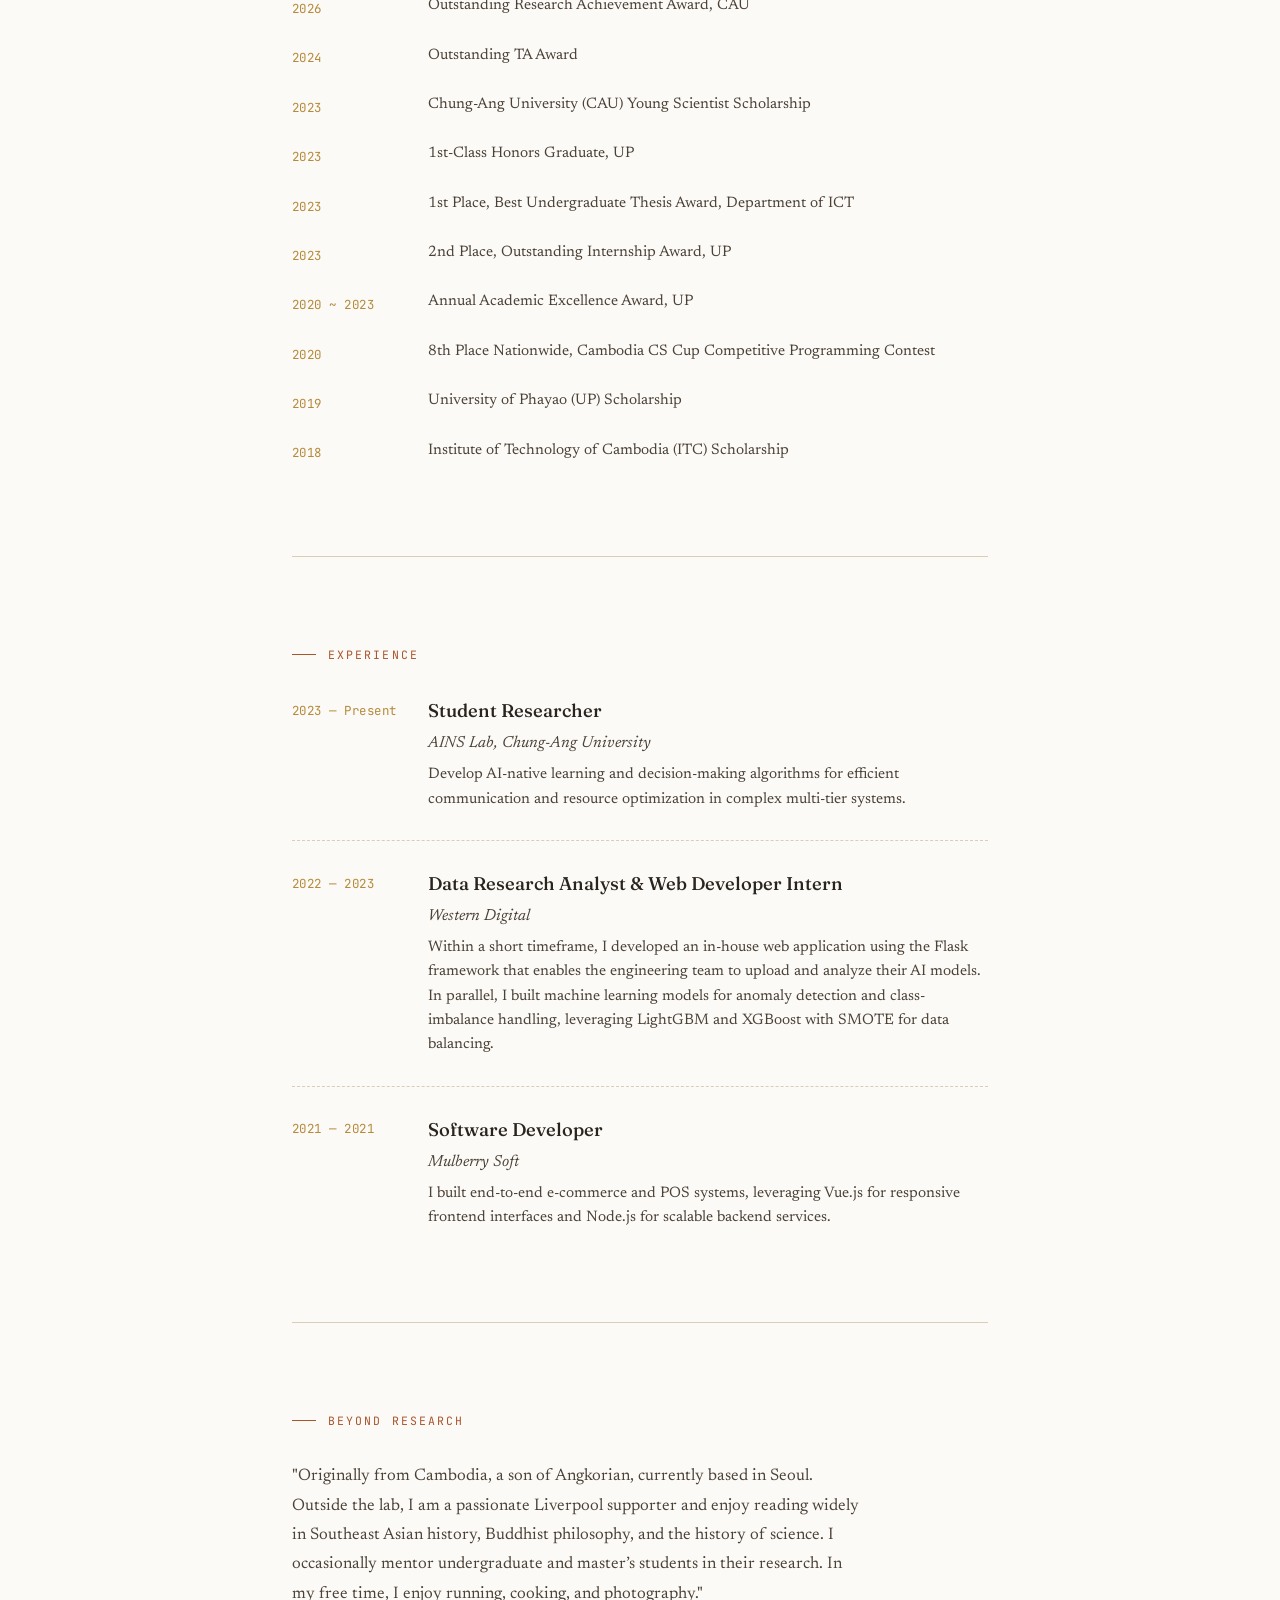
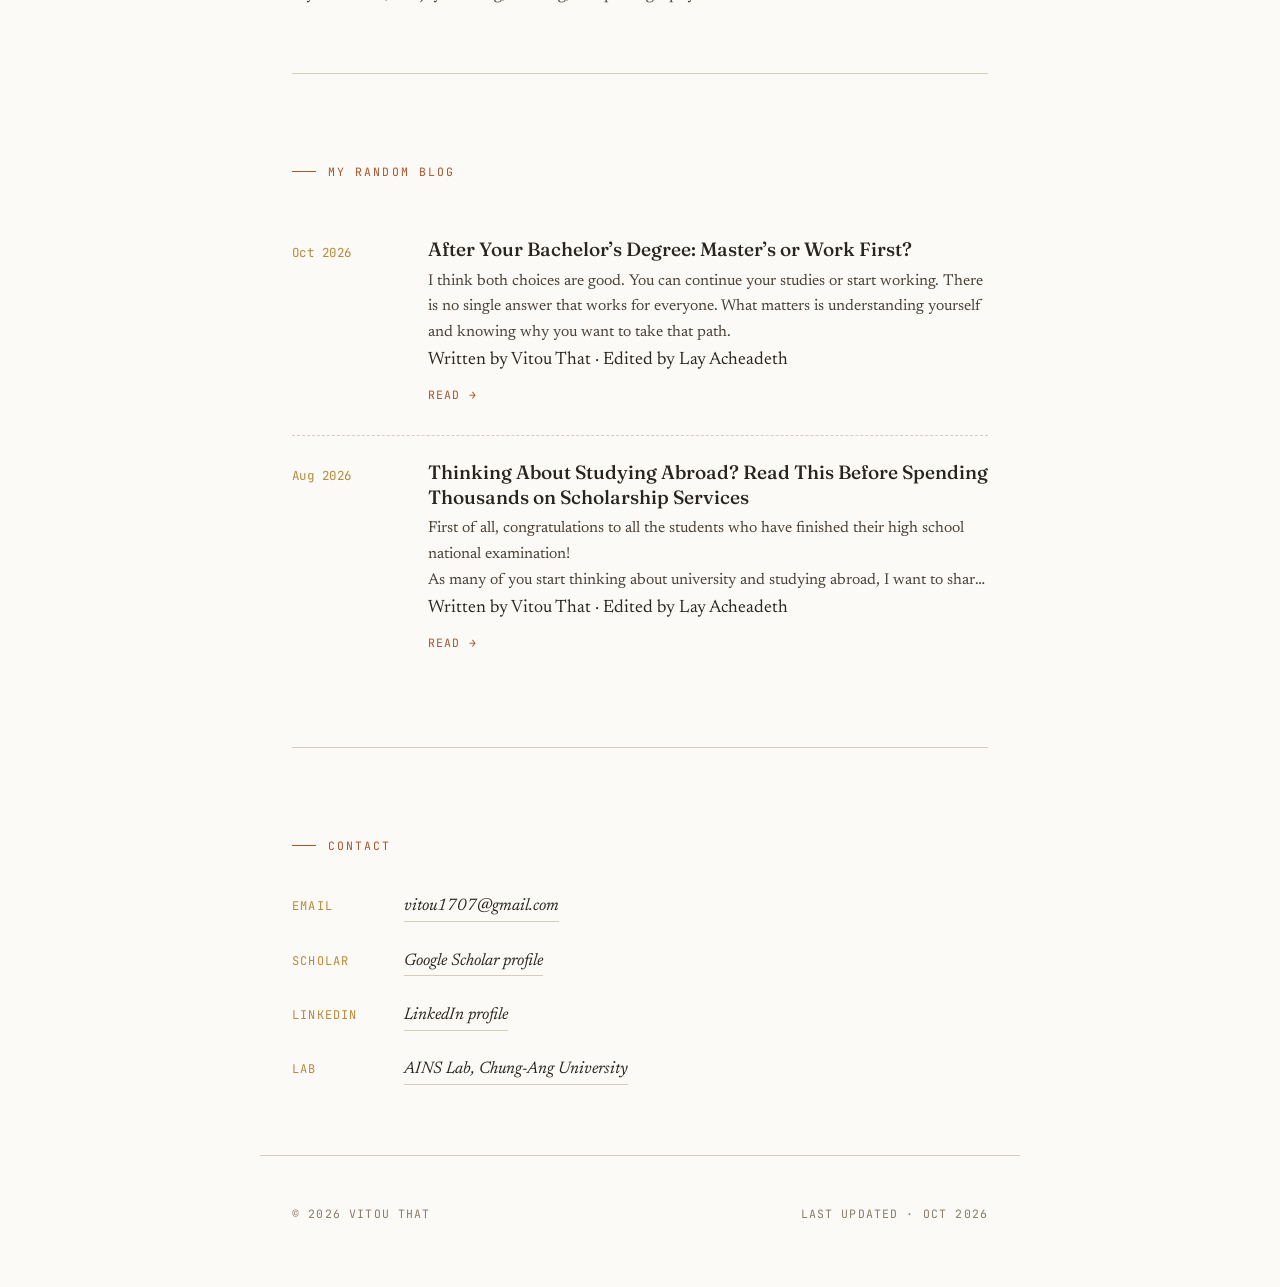
==== commit 07cda720: "Update index.html" ====
--- a/index.html
+++ b/index.html
@@ -4,7 +4,7 @@
   <meta charset="UTF-8">
   <meta name="description" content="Vitou That is an AI-focused applied machine learning researcher working on deep reinforcement learning, optimization, and intelligent systems. Researcher at AINS Lab.">
   <meta name="viewport" content="width=device-width, initial-scale=1.0">
-  <title>Vitou That Website</title>
+  <title>Vitou That — AI Researcher</title>
 
   <!-- Fonts -->
   <link rel="preconnect" href="https://fonts.googleapis.com">
@@ -570,7 +570,38 @@
 I think both choices are good. You can continue your studies or start working. There is no single answer that works for everyone.
 What matters is understanding yourself and knowing why you want to take that path.</span>
           <span lang="kh">សំណួរនេះប្រហែលជាអ្វីដែលនិស្សិតជាច្រើនគិតនៅពេលជិតរៀនចប់។ អ្នកខ្លះគិតថាគួរបន្តរៀនឱ្យបានខ្ពស់មុនសិន។ អ្នកខ្លះទៀតចង់ចេញធ្វើការ រកប្រាក់ចំណូល និងស្វែងយល់ពីជីវិតពិត។
-            សម្រាប់ខ្ញុំ ខ្ញុំគិតថាជម្រើសទាំងពីរសុទ្ធតែល្អ។ អ្វីដែលសំខាន់មិនមែនថាផ្លូវណាល្អជាងគេនោះទេ ប៉ុន្តែគឺថា **តើផ្លូវណាសមនឹងខ្លួនយើងជាងគេនៅពេលនេះ?</span>
+            សម្រាប់ខ្ញុំ ខ្ញុំគិតថាជម្រើសទាំងពីរសុទ្ធតែល្អ។ អ្វីដែលសំខាន់មិនមែនថាផ្លូវណាល្អជាងគេនោះទេ ប៉ុន្តែគឺថា តើផ្លូវណាសមនឹងខ្លួនយើងជាងគេនៅពេលនេះ?</span>
+        </p>
+        <div class="blog-by">
+          <span class="by-label"><span lang="en">Written by</span><span lang="kh">សរសេរដោយ</span></span>
+          <span class="by-name"><span lang="en">Vitou That</span><span lang="kh">ថាត វិទូ</span></span>
+          <span class="by-sep">·</span>
+          <span class="by-label"><span lang="en">Edited by</span><span lang="kh">កែសម្រួលដោយ</span></span>
+          <span class="by-name"><span lang="en">Lay Acheadeth</span><span lang="kh">ឡាយ អជដេត</span></span>
+        </div>
+        <span class="blog-more">
+          <span lang="en">Read →</span><span lang="kh">អានបន្ត →</span>
+        </span>
+      </div>
+    </a>
+
+     <a class="blog-item" href="topic_2.html">
+      <div class="blog-date">
+        <span lang="en">Aug 2026</span>
+        <span lang="kh">សីហា ២០២៦</span>
+      </div>
+      <div class="blog-body">
+        <div class="blog-title">
+          <span lang="en">Thinking About Studying Abroad? Read This Before Spending Thousands on Scholarship Services</span>
+          <span lang="kh">អាហារូបករណ៍ទៅក្រៅប្រទេស៖ មុននឹងចំណាយប្រាក់រាប់ពាន់ដុល្លារ សូមស្វែងយល់ឱ្យបានច្បាស់ជាមុនសិន</span>
+        </div>
+        <p class="blog-excerpt">
+          <span lang="en">First of all, congratulations to all the students who have finished their high school national examination! <br>
+          As many of you start thinking about university and studying abroad, I want to share a few thoughts, especially for students and parents who are considering paying for 
+          scholarship consulting services. This is just my personal opinion, but I hope it helps you think things through before making a decision. </span>
+          <span lang="kh">សូមអបអរសាទរដល់ប្អូនៗដែលបានបញ្ចប់ការប្រឡងសញ្ញាបត្រមធ្យមសិក្សាទុតិយភូមិ! <br>
+          សម្រាប់ប្អូនៗ សិស្ស និស្សិត និងជាពិសេសអាណាព្យាបាលដែលកំពុងស្វែងរកឱកាសបន្តការសិក្សា និងអាហារូបករណ៍នៅក្រៅប្រទេស ខ្ញុំចង់ចែករំលែកមតិមួយចំនួនដែលអាចជួយឱ្យយើងពិចារណាបានច្បាស់ជាងមុន មុននឹងសម្រេចចិត្តចំណាយប្រាក់លើសេវាប្រឹក្សាអាហារូបករណ៍។
+          </span>
         </p>
         <div class="blog-by">
           <span class="by-label"><span lang="en">Written by</span><span lang="kh">សរសេរដោយ</span></span>
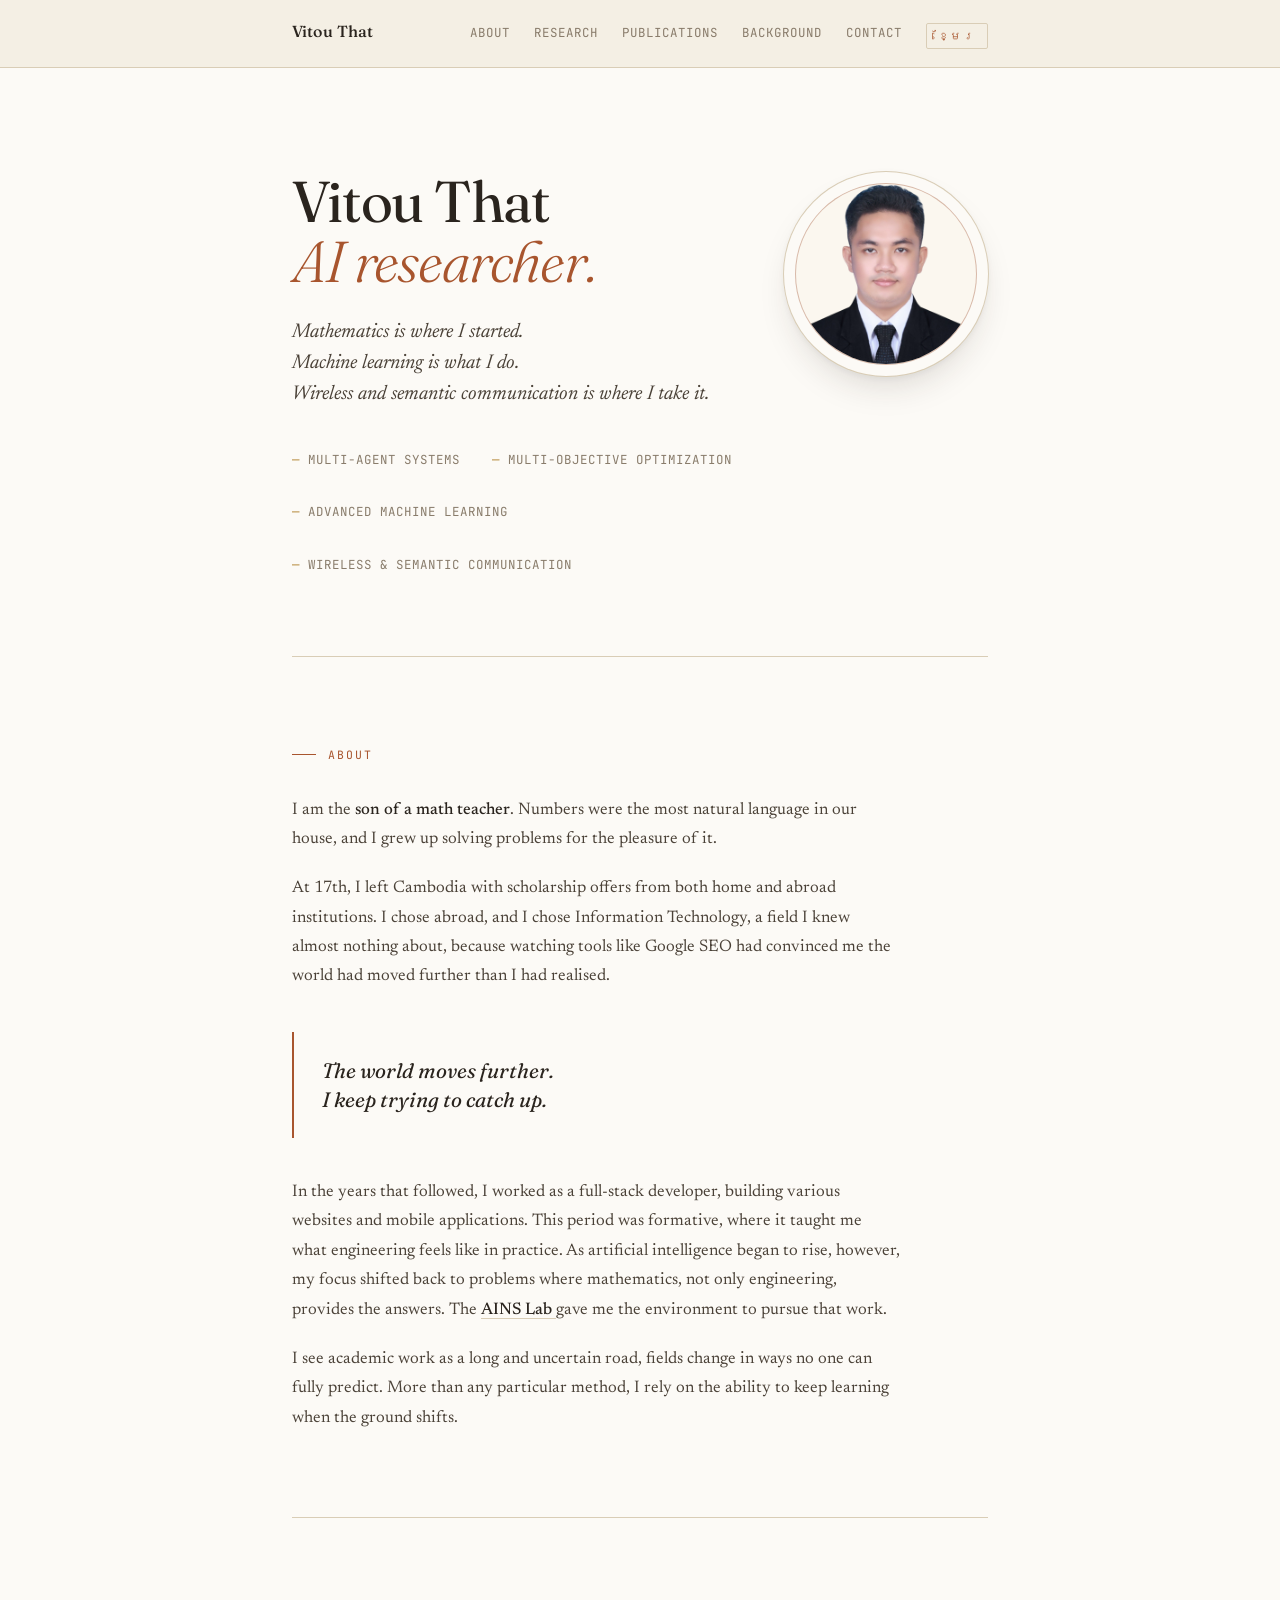
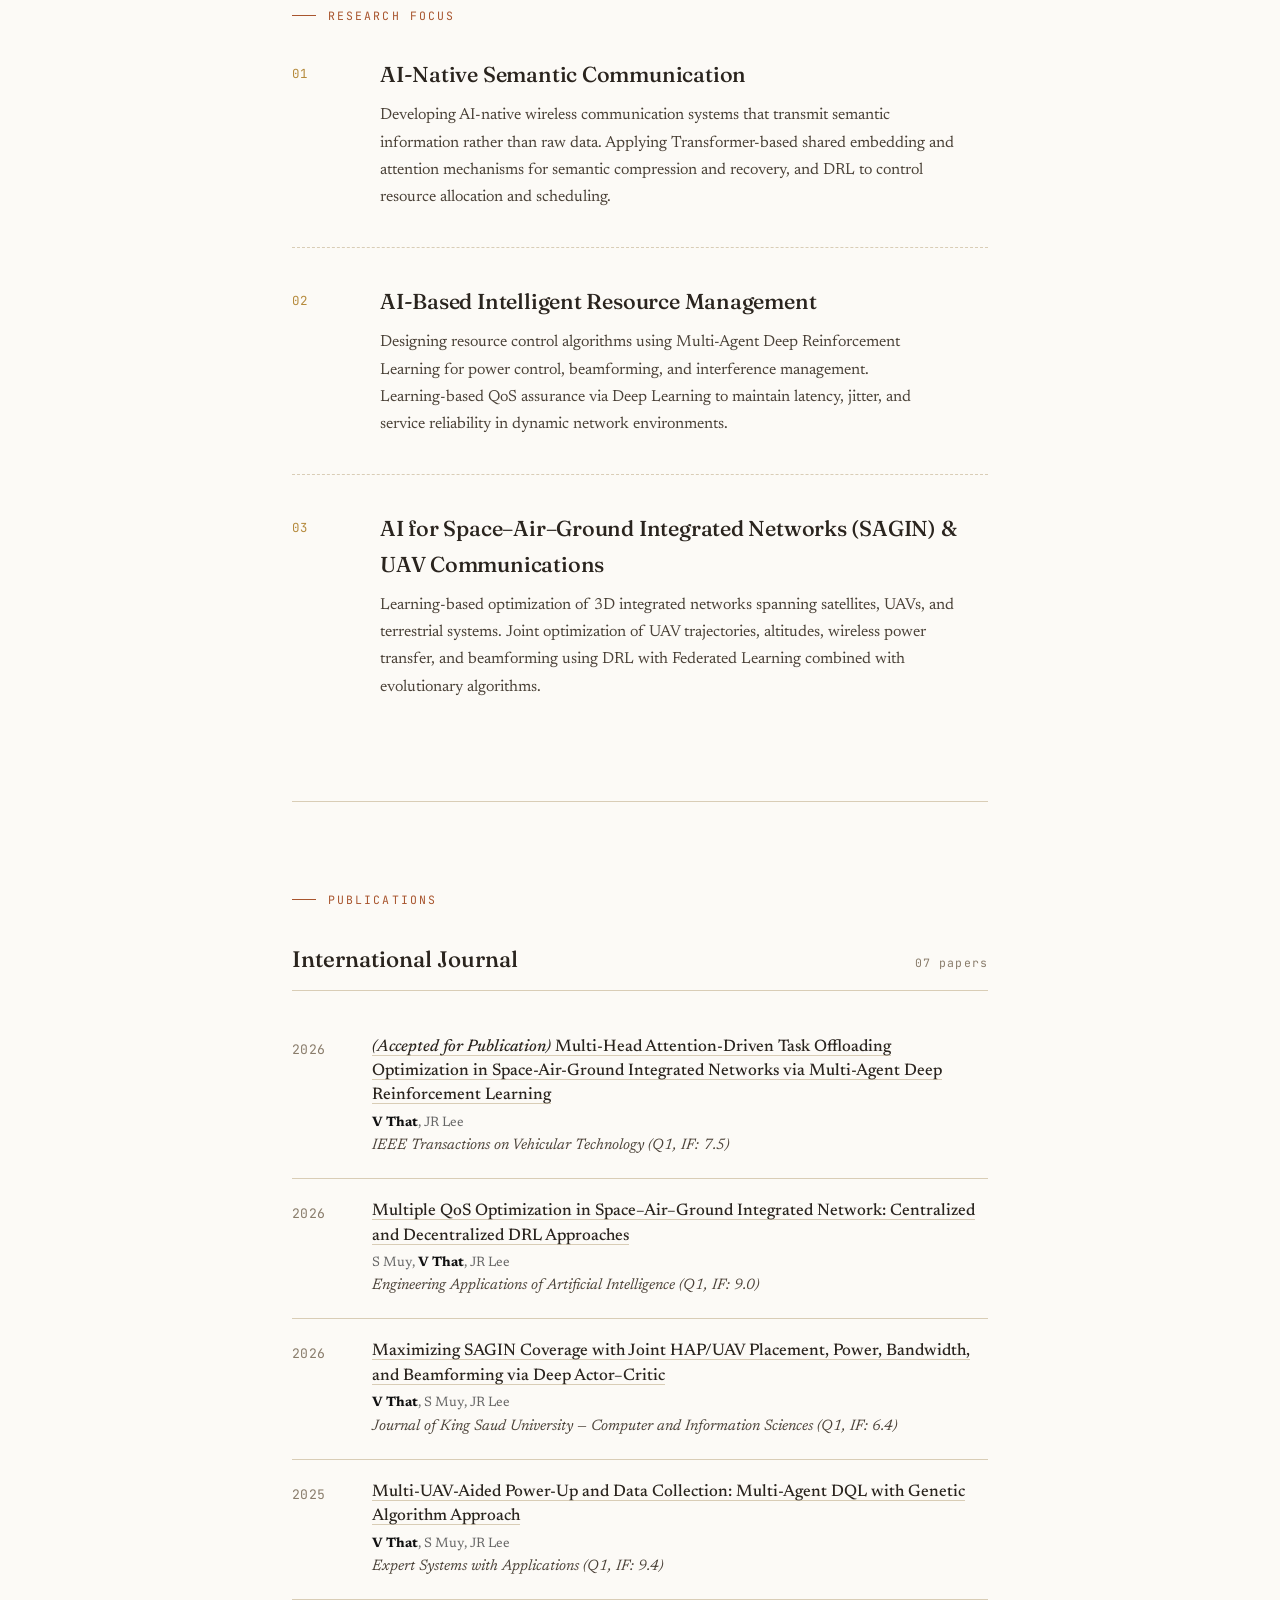
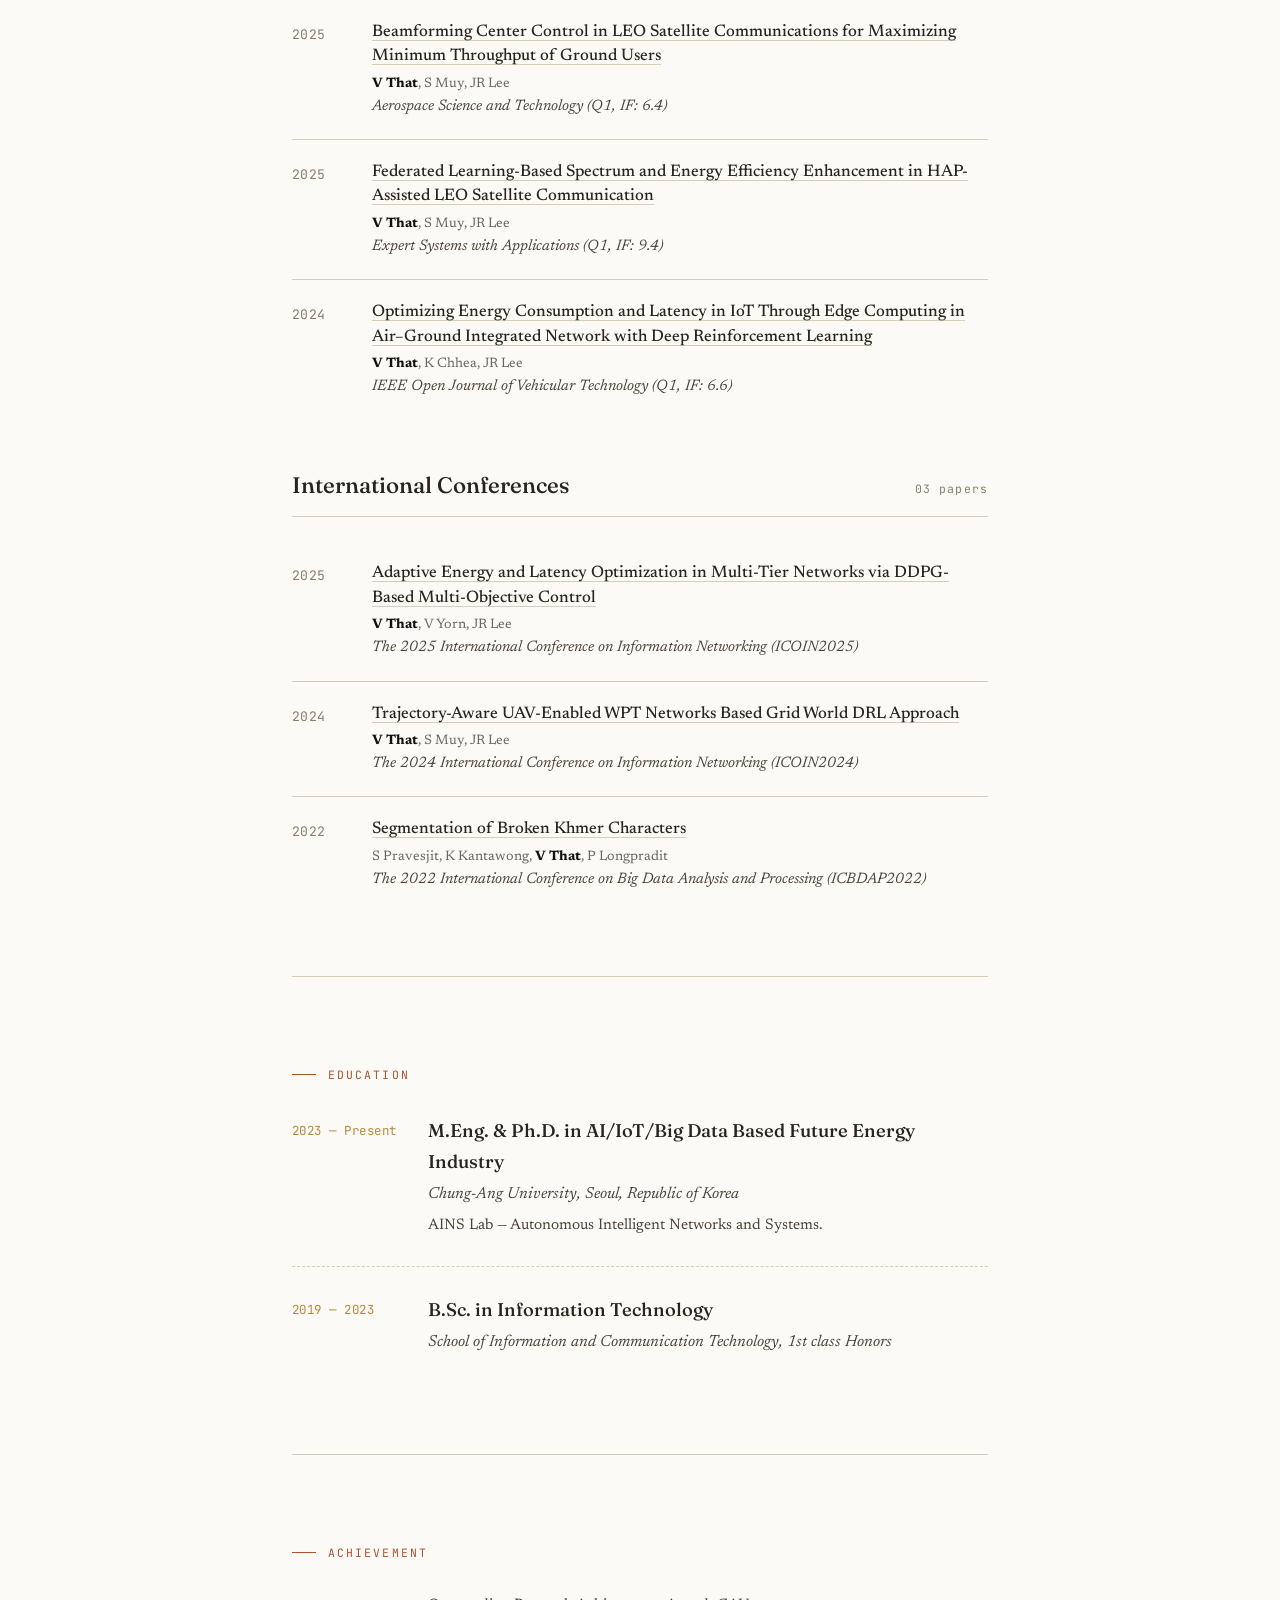
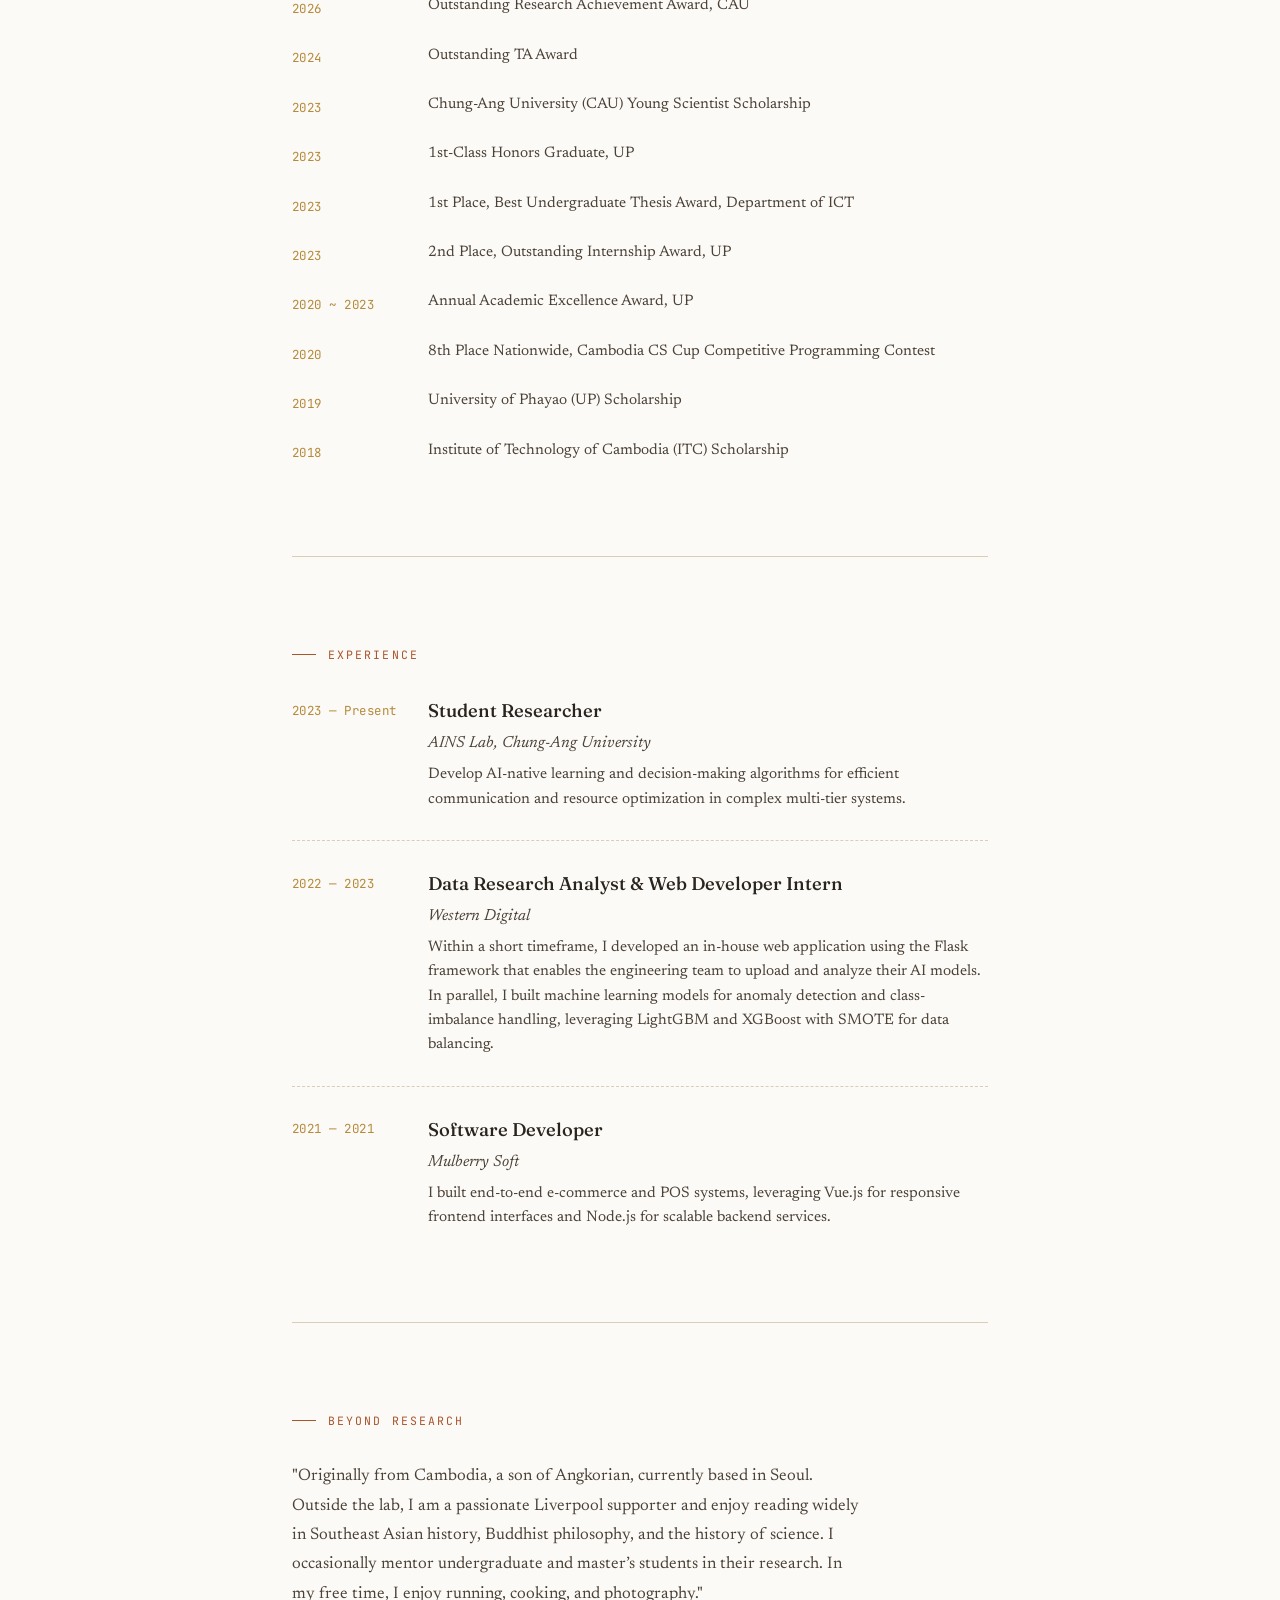
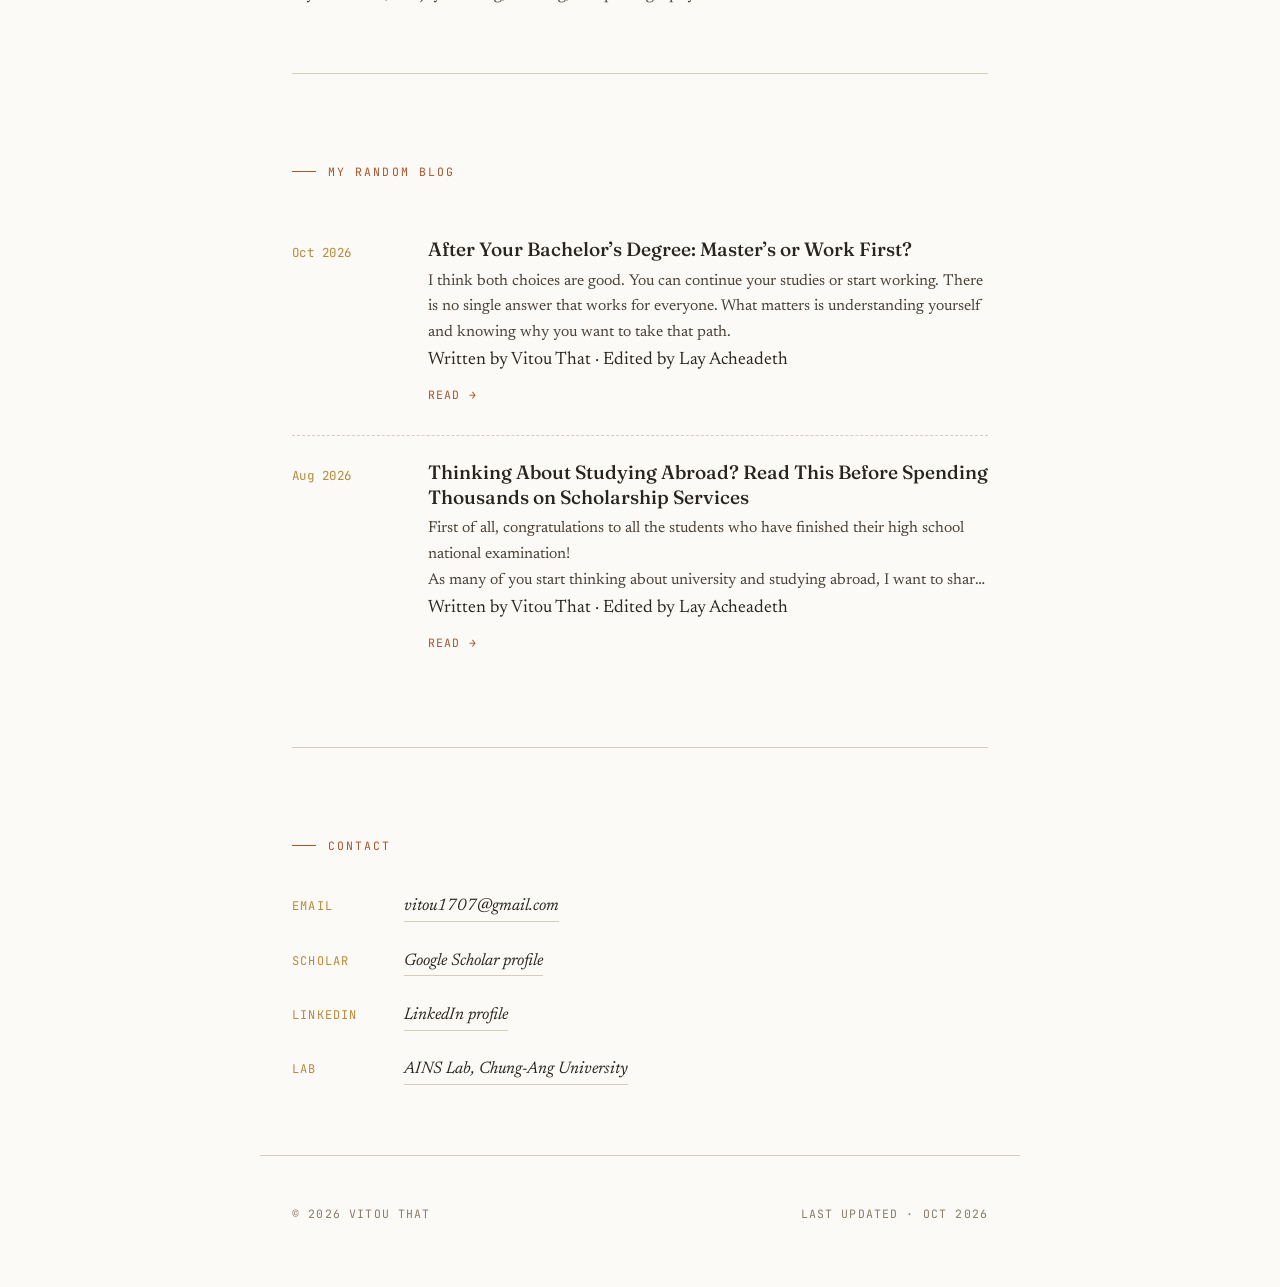
==== commit 6f6b2f8a: "Update index.html" ====
--- a/index.html
+++ b/index.html
@@ -4,7 +4,7 @@
   <meta charset="UTF-8">
   <meta name="description" content="Vitou That is an AI-focused applied machine learning researcher working on deep reinforcement learning, optimization, and intelligent systems. Researcher at AINS Lab.">
   <meta name="viewport" content="width=device-width, initial-scale=1.0">
-  <title>Vitou That — AI Researcher</title>
+  <title>Vitou That</title>
 
   <!-- Fonts -->
   <link rel="preconnect" href="https://fonts.googleapis.com">
@@ -179,7 +179,7 @@
            <div>
             <div class="pub-title">
               <a href="" target="_blank" rel="noopener">
-                <span class="value"><i>(Accepted with Minor Revision)</i> Multi-Head Attention-Driven Task Offloading Optimization in Space-Air-Ground Integrated Networks via Multi-Agent Deep Reinforcement Learning</span>
+                <span class="value"><i>(Accepted for Publication)</i> Multi-Head Attention-Driven Task Offloading Optimization in Space-Air-Ground Integrated Networks via Multi-Agent Deep Reinforcement Learning</span>
               </a>
             </div>
             <div class="pub-authors">
